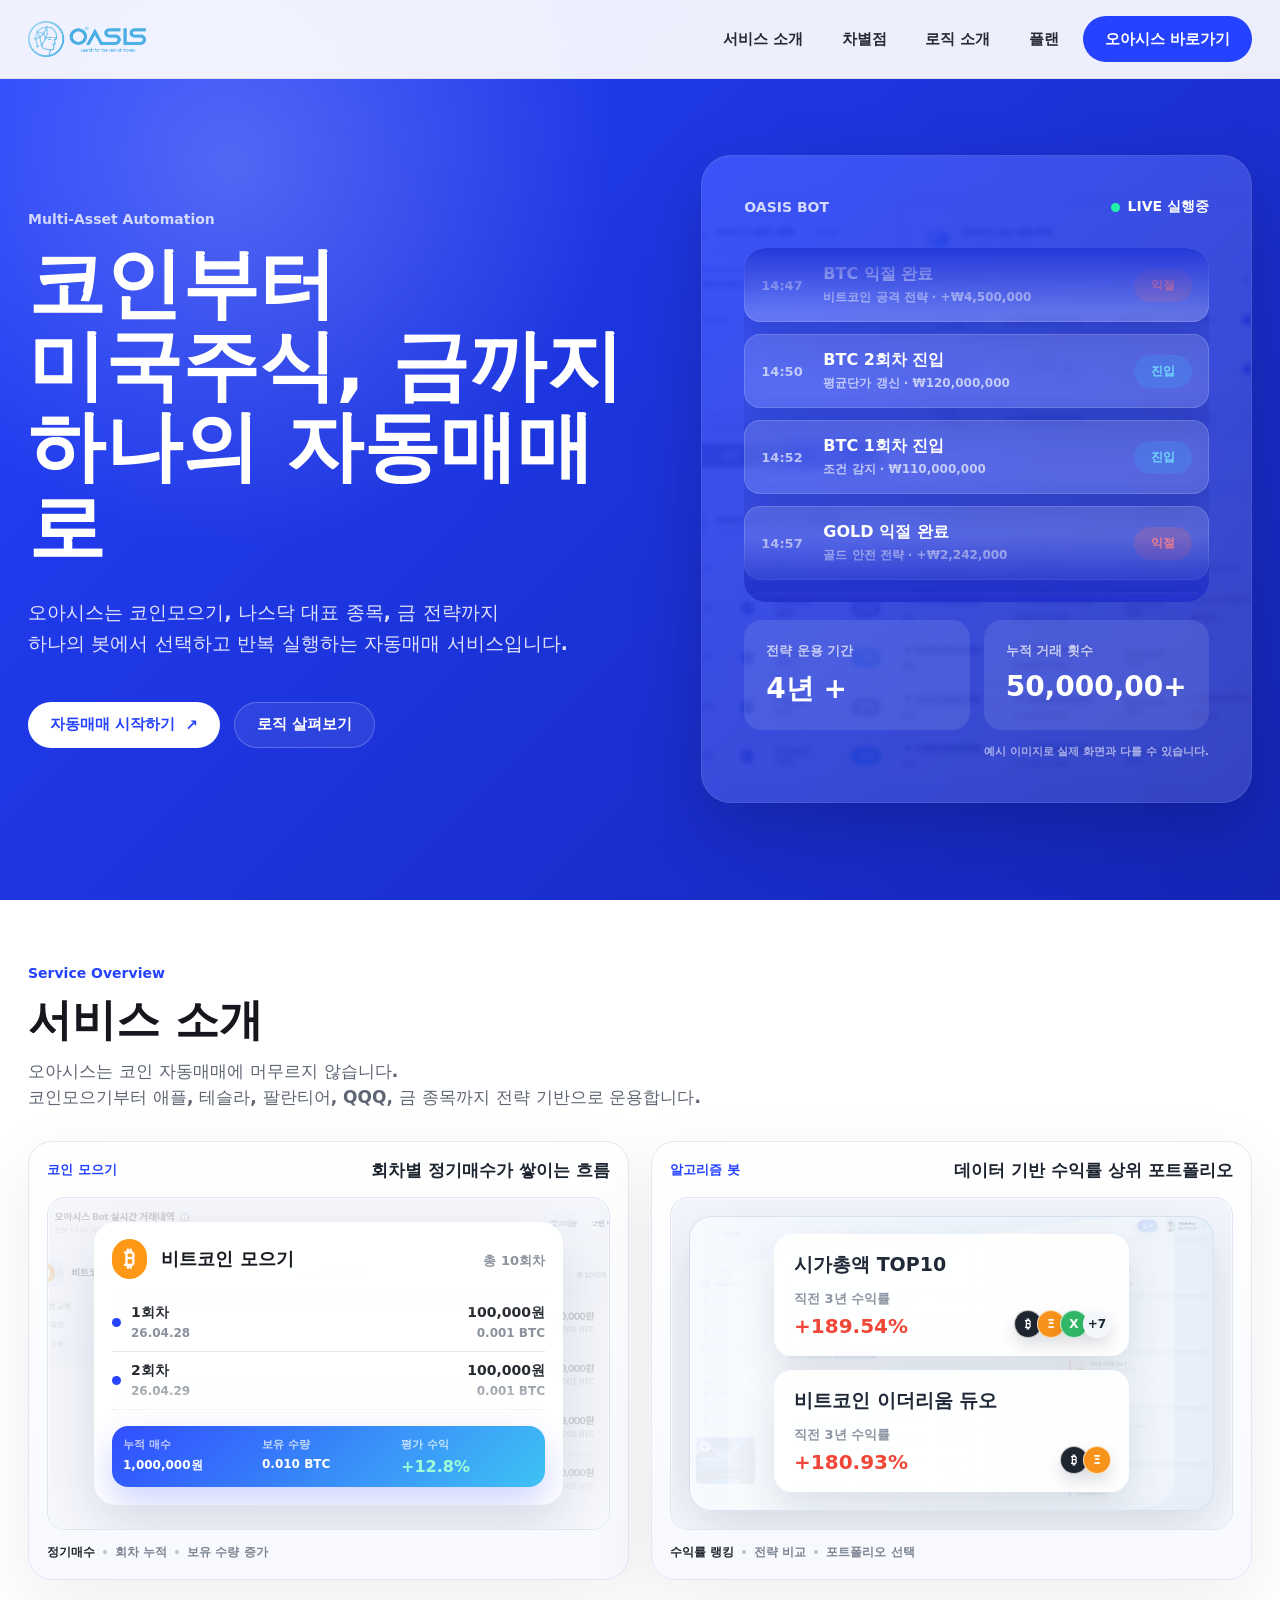
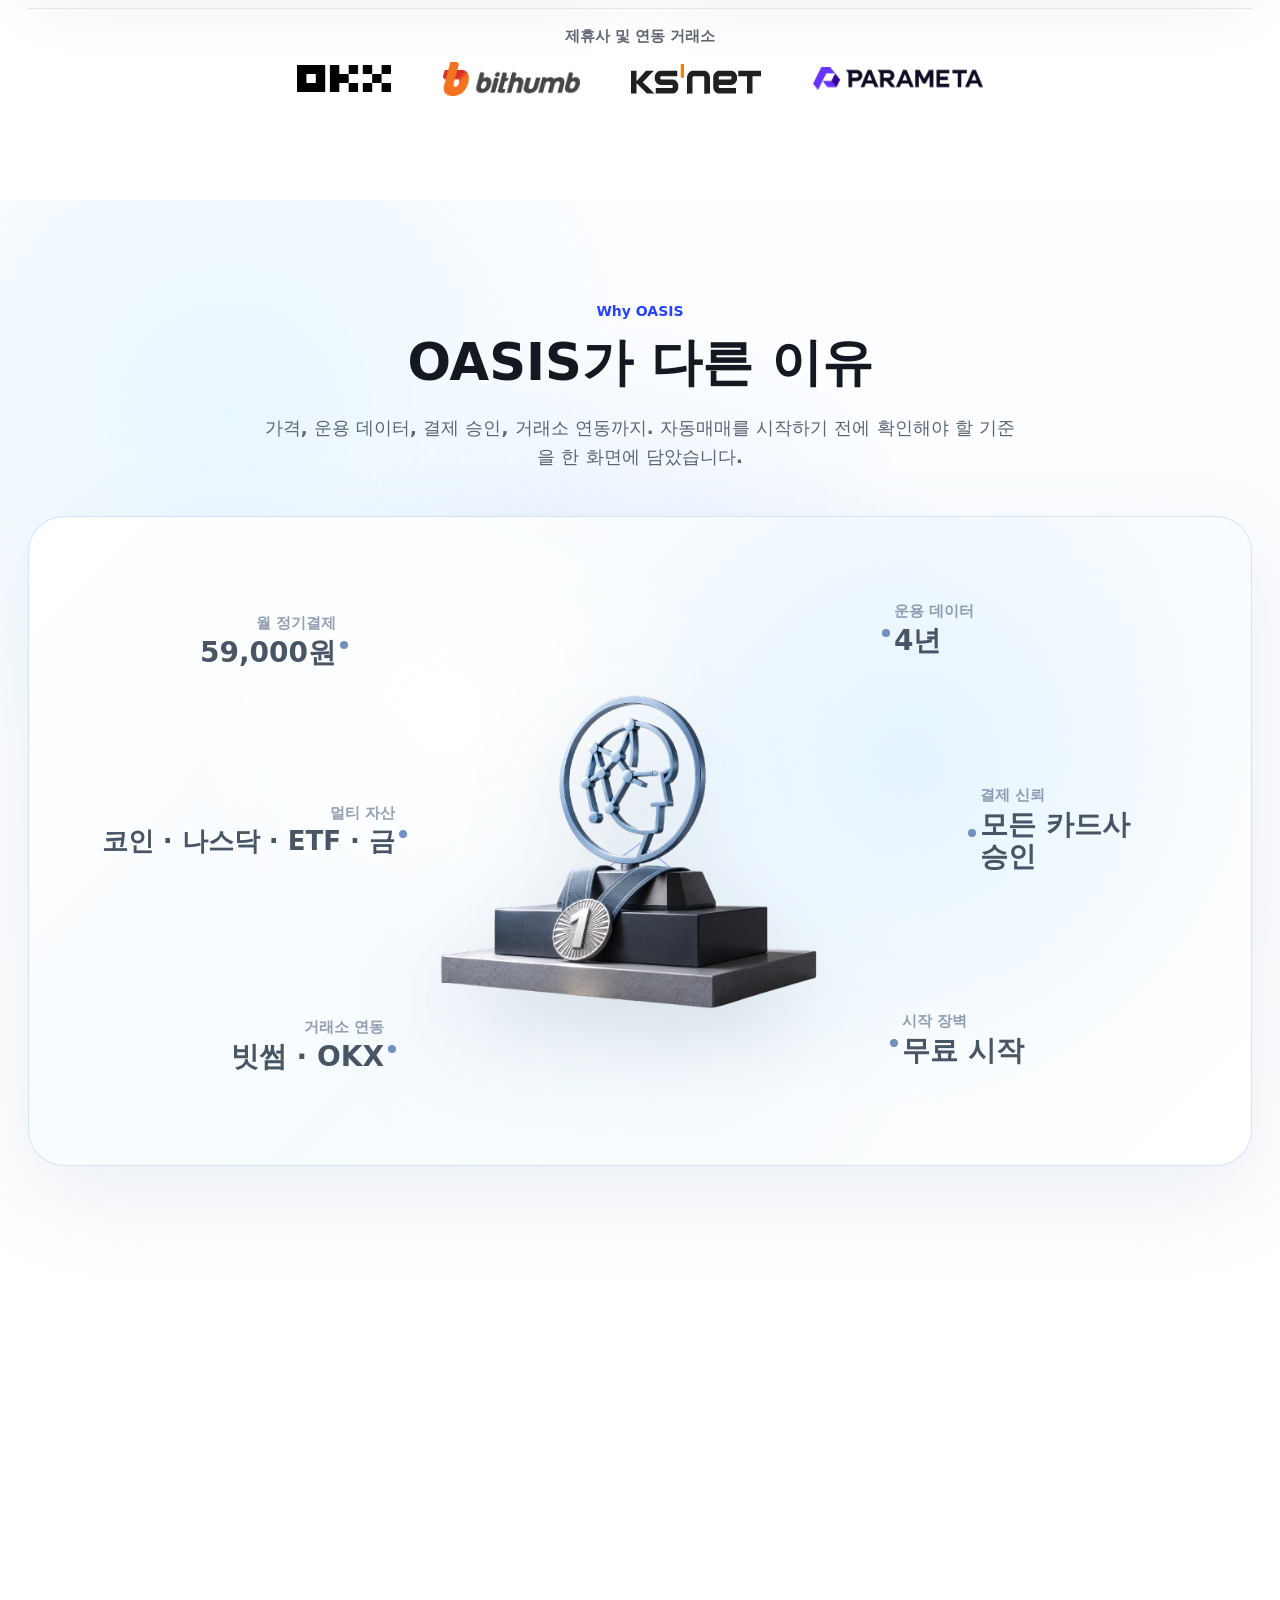
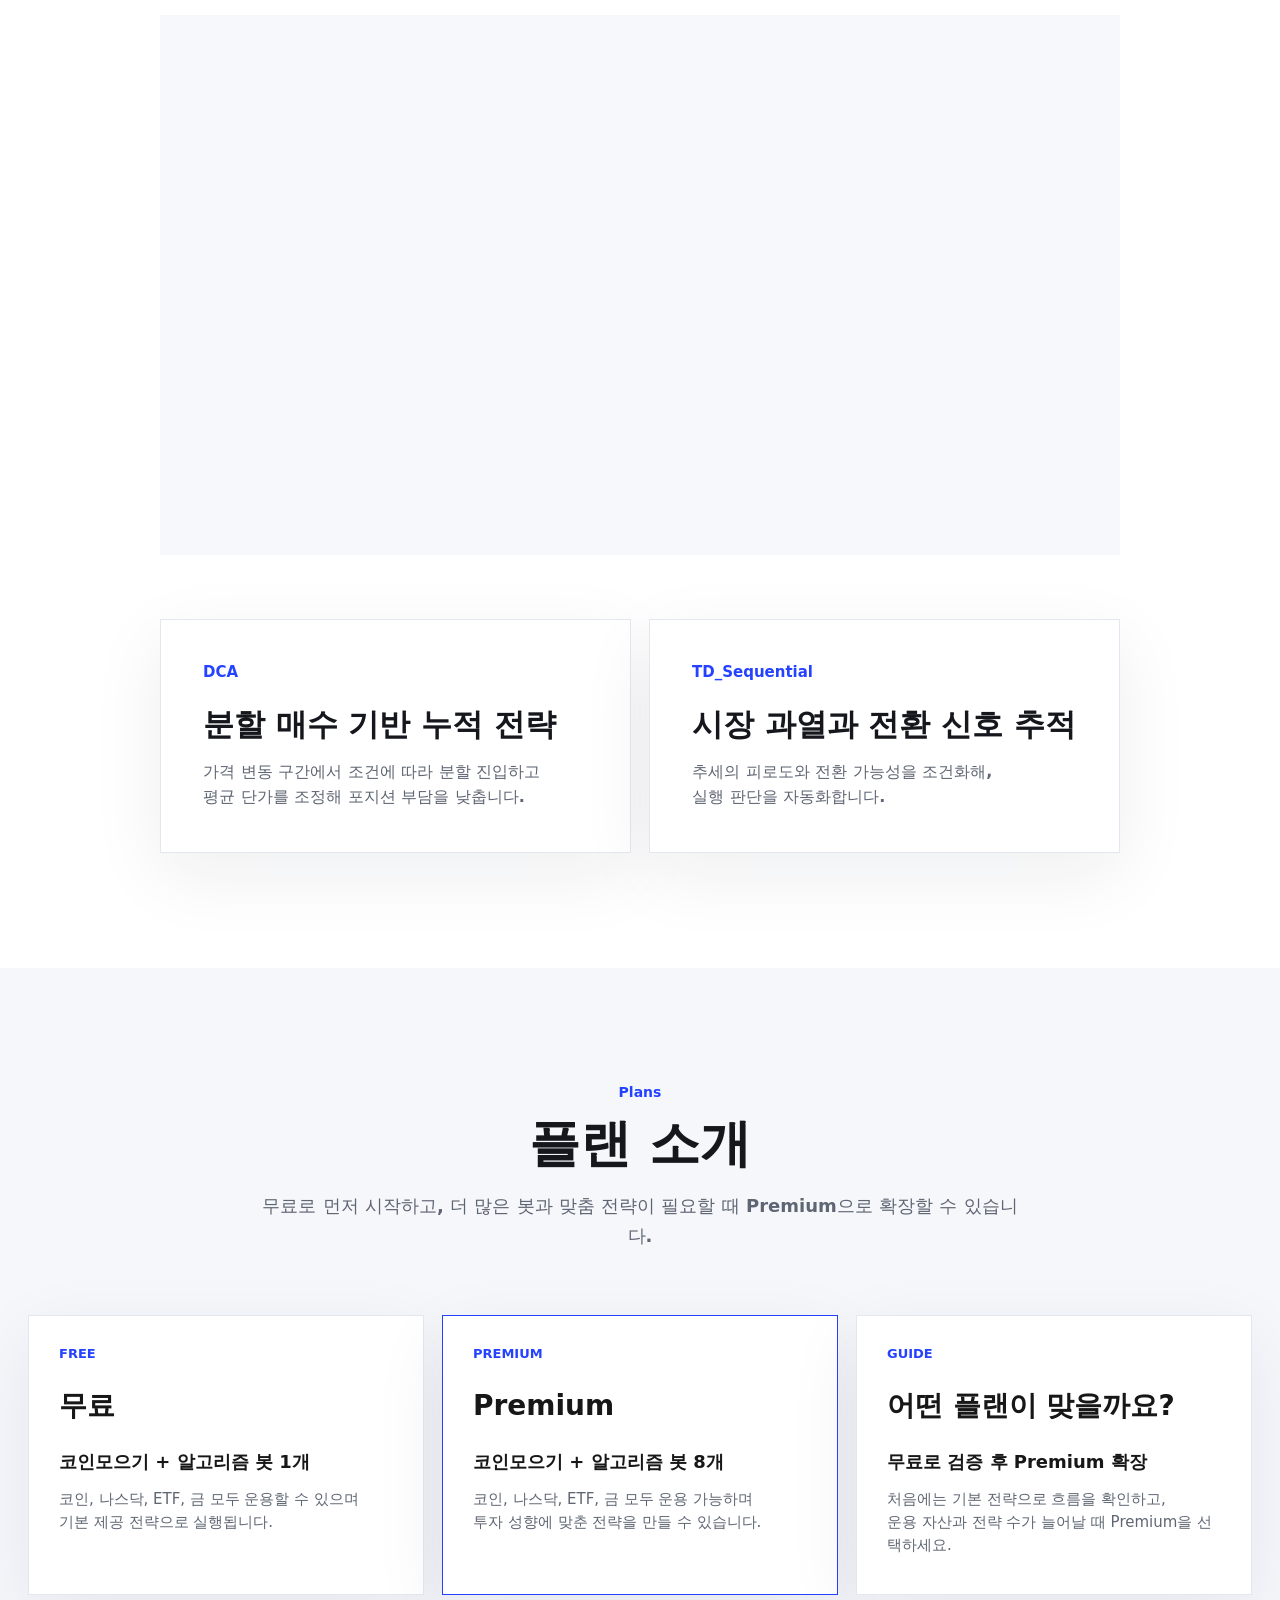
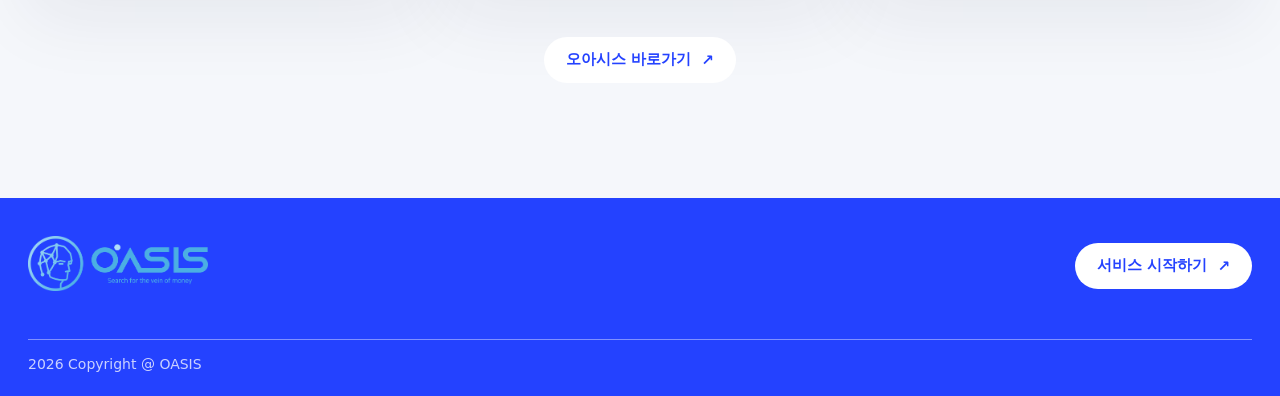
==== index.html @ 7e7e1c00 "frist commit" ====
﻿<!doctype html>
<html lang="ko">
  <head>
    <meta charset="UTF-8" />
    <meta name="viewport" content="width=device-width, initial-scale=1.0" />
    <meta name="description" content="코인, 나스닥, ETF, 금까지 하나의 봇으로 운용하는 멀티자산 자동매매 서비스. OASIS에서 기본 전략부터 맞춤 전략까지 쉽게 시작하세요." />
    <meta name="robots" content="index, follow" />
    <meta name="theme-color" content="#2442ff" />
    <meta name="application-name" content="OASIS" />
    <meta property="og:type" content="website" />
    <meta property="og:locale" content="ko_KR" />
    <meta property="og:site_name" content="OASIS" />
    <meta property="og:url" content="https://www.oasisbot24.com/" />
    <meta property="og:title" content="OASIS | 코인·나스닥·금 자동매매" />
    <meta property="og:description" content="코인, 나스닥, ETF, 금까지 하나의 봇으로 운용하는 멀티자산 자동매매 서비스. OASIS에서 기본 전략부터 맞춤 전략까지 쉽게 시작하세요." />
    <meta property="og:image" content="https://www.oasisbot24.com/assets/oasis-og-image.png" />
    <meta property="og:image:type" content="image/png" />
    <meta property="og:image:width" content="1200" />
    <meta property="og:image:height" content="630" />
    <meta property="og:image:alt" content="OASIS 코인, 나스닥, ETF, 금 자동매매 서비스 소개 이미지" />
    <meta name="twitter:card" content="summary_large_image" />
    <meta name="twitter:title" content="OASIS | 코인·나스닥·금 자동매매" />
    <meta name="twitter:description" content="코인, 나스닥, ETF, 금까지 하나의 봇으로 운용하는 멀티자산 자동매매 서비스. OASIS에서 기본 전략부터 맞춤 전략까지 쉽게 시작하세요." />
    <meta name="twitter:image" content="https://www.oasisbot24.com/assets/oasis-og-image.png" />
    <meta name="twitter:image:alt" content="OASIS 코인, 나스닥, ETF, 금 자동매매 서비스 소개 이미지" />
    <link rel="canonical" href="https://www.oasisbot24.com/" />
    <title>OASIS | 코인·나스닥·ETF·금 자동매매</title>
    <link rel="icon" type="image/png" href="assets/oasis-favicon.png" />
    <link rel="stylesheet" href="styles.css?v=20260507-bright-graph" />
    <script type="application/ld+json">
      {
        "@context": "https://schema.org",
        "@type": "WebSite",
        "name": "OASIS",
        "url": "https://www.oasisbot24.com/",
        "description": "코인, 나스닥, ETF, 금까지 하나의 봇으로 운용하는 멀티자산 자동매매 서비스. OASIS에서 기본 전략부터 맞춤 전략까지 쉽게 시작하세요.",
        "inLanguage": "ko-KR"
      }
    </script>
  </head>
  <body>
    <header class="site-header">
      <a class="brand" href="#hero" aria-label="OASIS 홈">
        <img src="assets/oasis-wordmark.png" alt="OASIS" />
      </a>
      <nav class="nav-links" aria-label="주요 메뉴">
        <a href="#service">서비스 소개</a>
        <a href="#difference">차별점</a>
        <a href="#logic">로직 소개</a>
        <a href="#plans">플랜</a>
      </nav>
      <a class="header-cta" href="https://cloud.oasisbot24.com/" target="_blank" rel="noopener noreferrer">오아시스 바로가기</a>
    </header>

    <main>
      <section class="hero" id="hero">
        <div class="hero-inner">
          <div class="hero-copy">
            <p class="section-kicker light">Multi-Asset Automation</p>
            <h1>
              코인부터<br />
              미국주식, 금까지<br />
              하나의 자동매매로
            </h1>
            <p>
              오아시스는 코인모으기, 나스닥 대표 종목, 금 전략까지<br />
              하나의 봇에서 선택하고 반복 실행하는 자동매매 서비스입니다.
            </p>
            <div class="hero-actions">
              <a class="button primary" href="https://cloud.oasisbot24.com/" target="_blank" rel="noopener noreferrer">자동매매 시작하기 <span aria-hidden="true">&#8599;</span></a>
              <a class="button ghost" href="#logic">로직 살펴보기</a>
            </div>
          </div>

          <div class="hero-panel" aria-label="오아시스 자동매매 실시간 실행 타임라인">
            <img class="hero-dashboard-bg" src="assets/bot-dashboard-full.png" alt="" aria-hidden="true" />
            <div class="hero-panel-head">
              <span>OASIS BOT</span>
              <strong><i aria-hidden="true"></i>LIVE 실행중</strong>
            </div>

            <div class="execution-feed" aria-label="실시간 거래 실행 내역">
              <div class="execution-feed-track">
                <article class="execution-item take-profit">
                  <time>14:47</time>
                  <div>
                    <strong>BTC 익절 완료</strong>
                    <p>비트코인 공격 전략 · +₩4,500,000</p>
                  </div>
                  <span>익절</span>
                </article>
                <article class="execution-item entry">
                  <time>14:50</time>
                  <div>
                    <strong>BTC 2회차 진입</strong>
                    <p>평균단가 갱신 · ₩120,000,000</p>
                  </div>
                  <span>진입</span>
                </article>
                <article class="execution-item entry">
                  <time>14:52</time>
                  <div>
                    <strong>BTC 1회차 진입</strong>
                    <p>조건 감지 · ₩110,000,000</p>
                  </div>
                  <span>진입</span>
                </article>
                <article class="execution-item take-profit">
                  <time>14:57</time>
                  <div>
                    <strong>GOLD 익절 완료</strong>
                    <p>골드 안전 전략 · +₩2,242,000</p>
                  </div>
                  <span>익절</span>
                </article>
                <article class="execution-item entry">
                  <time>14:59</time>
                  <div>
                    <strong>ETH 1회차 진입</strong>
                    <p>이더리움 공격 전략 · Short</p>
                  </div>
                  <span>진입</span>
                </article>
                <article class="execution-item entry">
                  <time>15:02</time>
                  <div>
                    <strong>TSLA 1회차 진입</strong>
                    <p>미국주식 공격 전략 · ₩80,000,000</p>
                  </div>
                  <span>진입</span>
                </article>
                <article class="execution-item take-profit">
                  <time>15:04</time>
                  <div>
                    <strong>BTC 익절 완료</strong>
                    <p>비트코인 공격 전략 · +3.4%</p>
                  </div>
                  <span>익절</span>
                </article>
                <article class="execution-item take-profit">
                  <time>15:09</time>
                  <div>
                    <strong>PLTR 익절 완료</strong>
                    <p>미국주식 공격 전략 · +5.1%</p>
                  </div>
                  <span>익절</span>
                </article>
                <article class="execution-item take-profit" aria-hidden="true">
                  <time>14:47</time>
                  <div>
                    <strong>BTC 익절 완료</strong>
                    <p>비트코인 공격 전략 · +₩4,500,000</p>
                  </div>
                  <span>익절</span>
                </article>
                <article class="execution-item entry" aria-hidden="true">
                  <time>14:50</time>
                  <div>
                    <strong>BTC 2회차 진입</strong>
                    <p>평균단가 갱신 · ₩120,000,000</p>
                  </div>
                  <span>진입</span>
                </article>
                <article class="execution-item entry" aria-hidden="true">
                  <time>14:52</time>
                  <div>
                    <strong>BTC 1회차 진입</strong>
                    <p>조건 감지 · ₩110,000,000</p>
                  </div>
                  <span>진입</span>
                </article>
                <article class="execution-item take-profit" aria-hidden="true">
                  <time>14:57</time>
                  <div>
                    <strong>GOLD 익절 완료</strong>
                    <p>골드 안전 전략 · +₩2,242,000</p>
                  </div>
                  <span>익절</span>
                </article>
                <article class="execution-item entry" aria-hidden="true">
                  <time>14:59</time>
                  <div>
                    <strong>ETH 1회차 진입</strong>
                    <p>이더리움 공격 전략 · Short</p>
                  </div>
                  <span>진입</span>
                </article>
                <article class="execution-item entry" aria-hidden="true">
                  <time>15:02</time>
                  <div>
                    <strong>TSLA 1회차 진입</strong>
                    <p>미국주식 공격 전략 · ₩80,000,000</p>
                  </div>
                  <span>진입</span>
                </article>
                <article class="execution-item take-profit" aria-hidden="true">
                  <time>15:04</time>
                  <div>
                    <strong>BTC 익절 완료</strong>
                    <p>비트코인 공격 전략 · +3.4%</p>
                  </div>
                  <span>익절</span>
                </article>
                <article class="execution-item take-profit" aria-hidden="true">
                  <time>15:09</time>
                  <div>
                    <strong>PLTR 익절 완료</strong>
                    <p>미국주식 공격 전략 · +5.1%</p>
                  </div>
                  <span>익절</span>
                </article>
              </div>
            </div>

            <div class="hero-stat-grid">
              <article>
                <p>전략 운용 기간</p>
                <strong>4년 +</strong>
              </article>
              <article>
                <p>누적 거래 횟수</p>
                <strong>50,000,00+</strong>
              </article>
            </div>
            <p class="hero-panel-note">예시 이미지로 실제 화면과 다를 수 있습니다.</p>
          </div>
        </div>
      </section>

      <section class="service" id="service">
        <div class="section-head">
          <p class="section-kicker">Service Overview</p>
          <h2>서비스 소개</h2>
          <p>
            오아시스는 코인 자동매매에 머무르지 않습니다.<br />
            코인모으기부터 애플, 테슬라, 팔란티어, QQQ, 금 종목까지 전략 기반으로 운용합니다.
          </p>
        </div>

        <div class="service-bot-showcase" aria-label="코인 모으기와 알고리즘 봇 운용 화면 예시">
          <article class="bot-cinema coin-cinema">
            <div class="bot-cinema-head">
              <span>코인 모으기</span>
              <strong>회차별 정기매수가 쌓이는 흐름</strong>
            </div>
            <div class="coin-flow" aria-hidden="true">
              <img class="coin-history-bg" src="assets/service-coin-collect-1.png" alt="" />
              <div class="coin-history-card">
                <div class="coin-history-head">
                  <span>₿</span>
                  <div>
                    <strong>비트코인 모으기</strong>
                    <p>총 10회차</p>
                  </div>
                </div>
                <div class="coin-round-viewport">
                  <div class="coin-round-list">
                    <div class="coin-round">
                      <i></i>
                      <div>
                        <strong>1회차</strong>
                        <time>26.04.28</time>
                      </div>
                      <p><b>100,000원</b><span>0.001 BTC</span></p>
                    </div>
                    <div class="coin-round">
                      <i></i>
                      <div>
                        <strong>2회차</strong>
                        <time>26.04.29</time>
                      </div>
                      <p><b>100,000원</b><span>0.001 BTC</span></p>
                    </div>
                    <div class="coin-round">
                      <i></i>
                      <div>
                        <strong>3회차</strong>
                        <time>26.04.30</time>
                      </div>
                      <p><b>100,000원</b><span>0.001 BTC</span></p>
                    </div>
                    <div class="coin-round">
                      <i></i>
                      <div>
                        <strong>4회차</strong>
                        <time>26.05.01</time>
                      </div>
                      <p><b>100,000원</b><span>0.001 BTC</span></p>
                    </div>
                    <div class="coin-round">
                      <i></i>
                      <div>
                        <strong>5회차</strong>
                        <time>26.05.02</time>
                      </div>
                      <p><b>100,000원</b><span>0.001 BTC</span></p>
                    </div>
                    <div class="coin-round">
                      <i></i>
                      <div>
                        <strong>6회차</strong>
                        <time>26.05.03</time>
                      </div>
                      <p><b>100,000원</b><span>0.001 BTC</span></p>
                    </div>
                    <div class="coin-round">
                      <i></i>
                      <div>
                        <strong>7회차</strong>
                        <time>26.05.04</time>
                      </div>
                      <p><b>100,000원</b><span>0.001 BTC</span></p>
                    </div>
                    <div class="coin-round">
                      <i></i>
                      <div>
                        <strong>8회차</strong>
                        <time>26.05.05</time>
                      </div>
                      <p><b>100,000원</b><span>0.001 BTC</span></p>
                    </div>
                    <div class="coin-round">
                      <i></i>
                      <div>
                        <strong>9회차</strong>
                        <time>26.05.06</time>
                      </div>
                      <p><b>100,000원</b><span>0.001 BTC</span></p>
                    </div>
                    <div class="coin-round">
                      <i></i>
                      <div>
                        <strong>10회차</strong>
                        <time>26.05.07</time>
                      </div>
                      <p><b>100,000원</b><span>0.001 BTC</span></p>
                    </div>
                    <div class="coin-round" aria-hidden="true">
                      <i></i>
                      <div>
                        <strong>1회차</strong>
                        <time>26.04.28</time>
                      </div>
                      <p><b>100,000원</b><span>0.001 BTC</span></p>
                    </div>
                    <div class="coin-round" aria-hidden="true">
                      <i></i>
                      <div>
                        <strong>2회차</strong>
                        <time>26.04.29</time>
                      </div>
                      <p><b>100,000원</b><span>0.001 BTC</span></p>
                    </div>
                    <div class="coin-round" aria-hidden="true">
                      <i></i>
                      <div>
                        <strong>3회차</strong>
                        <time>26.04.30</time>
                      </div>
                      <p><b>100,000원</b><span>0.001 BTC</span></p>
                    </div>
                    <div class="coin-round" aria-hidden="true">
                      <i></i>
                      <div>
                        <strong>4회차</strong>
                        <time>26.05.01</time>
                      </div>
                      <p><b>100,000원</b><span>0.001 BTC</span></p>
                    </div>
                  </div>
                </div>
                <div class="coin-gain-summary">
                  <div>
                    <span>누적 매수</span>
                    <strong>1,000,000원</strong>
                  </div>
                  <div>
                    <span>보유 수량</span>
                    <strong>0.010 BTC</strong>
                  </div>
                  <div class="gain">
                    <span>평가 수익</span>
                    <strong>+12.8%</strong>
                  </div>
                </div>
              </div>
            </div>
            <div class="bot-caption">
              <b>정기매수</b>
              <span>회차 누적</span>
              <span>보유 수량 증가</span>
            </div>
          </article>

          <article class="bot-cinema algo-cinema">
            <div class="bot-cinema-head">
              <span>알고리즘 봇</span>
              <strong>데이터 기반 수익률 상위 포트폴리오</strong>
            </div>
            <div class="algo-flow" aria-hidden="true">
              <div class="algo-portfolio-stage">
                <div class="portfolio-rank-list">
                  <article class="portfolio-rank-card">
                    <strong>시가총액 TOP10</strong>
                    <span>직전 3년 수익률</span>
                    <b>+189.54%</b>
                    <div class="portfolio-assets">
                      <i>₿</i>
                      <i>Ξ</i>
                      <i>X</i>
                      <em>+7</em>
                    </div>
                  </article>
                  <article class="portfolio-rank-card">
                    <strong>비트코인 이더리움 듀오</strong>
                    <span>직전 3년 수익률</span>
                    <b>+180.93%</b>
                    <div class="portfolio-assets">
                      <i>₿</i>
                      <i>Ξ</i>
                    </div>
                  </article>
                </div>
              </div>
            </div>
            <div class="bot-caption">
              <b>수익률 랭킹</b>
              <span>전략 비교</span>
              <span>포트폴리오 선택</span>
            </div>
          </article>
        </div>

        <div class="partners" aria-label="제휴사 및 연동 거래소">
          <p>제휴사 및 연동 거래소</p>
          <div class="partner-logos">
            <img class="partner-logo okx" src="assets/partners/okx.svg" alt="OKX" />
            <img class="partner-logo bithumb" src="assets/partners/bithumb.png" alt="bithumb" />
            <img class="partner-logo ksnet" src="assets/partners/ksnet.png" alt="KSNET" />
            <img class="partner-logo parameta" src="assets/partners/parameta.png" alt="PARAMETA" />
          </div>
        </div>
      </section>

      <section class="difference" id="difference">
        <div class="difference-graph">
          <div class="difference-graph-copy">
            <p class="section-kicker">Why OASIS</p>
            <h2>OASIS가 다른 이유</h2>
            <p>
              가격, 운용 데이터, 결제 승인, 거래소 연동까지.
              자동매매를 시작하기 전에 확인해야 할 기준을 한 화면에 담았습니다.
            </p>
          </div>

          <div class="trust-graph" aria-label="오아시스 차별점 그래프">
            <svg class="trust-lines" viewBox="0 0 900 560" aria-hidden="true">
              <path class="trust-line line-one" d="M450 282 L232 126 L128 286 L226 452 Z" />
              <path class="trust-line line-two" d="M450 282 L684 110 L772 290 L662 452 Z" />
              <path class="trust-line line-three" d="M450 282 L232 126 M450 282 L684 110 M450 282 L128 286 M450 282 L772 290 M450 282 L226 452 M450 282 L662 452" />
            </svg>

            <div class="trust-center">
              <img src="assets/medal-logo-cutout.png" alt="오아시스 검증된 자동매매를 상징하는 메달 오브젝트" />
            </div>

            <article class="trust-node node-price">
              <span>월 정기결제</span>
              <strong>59,000원</strong>
            </article>
            <article class="trust-node node-years">
              <span>운용 데이터</span>
              <strong>4년</strong>
            </article>
            <article class="trust-node node-assets">
              <span>멀티 자산</span>
              <strong>코인 · 나스닥 · ETF · 금</strong>
            </article>
            <article class="trust-node node-card">
              <span>결제 신뢰</span>
              <strong>모든 카드사 승인</strong>
            </article>
            <article class="trust-node node-exchange">
              <span>거래소 연동</span>
              <strong>빗썸 · OKX</strong>
            </article>
            <article class="trust-node node-free">
              <span>시작 장벽</span>
              <strong>무료 시작</strong>
            </article>
          </div>
        </div>
      </section>

      <section class="logic" id="logic">
        <div class="section-head">
          <p class="section-kicker">Logic Framework</p>
          <h2>로직 소개</h2>
          <p>DCA와 TD_Sequential 기반 로직으로 시장을 예측하기보다, 정해진 조건을 반복 실행합니다.</p>
        </div>

        <div class="logic-video">
          <video src="assets/oasis-dca-martin.mp4" autoplay muted loop playsinline preload="metadata"></video>
        </div>

        <div class="logic-grid">
          <article>
            <span>DCA</span>
            <h3>분할 매수 기반 누적 전략</h3>
            <p>가격 변동 구간에서 조건에 따라 분할 진입하고<br />평균 단가를 조정해 포지션 부담을 낮춥니다.</p>
          </article>
          <article>
            <span>TD_Sequential</span>
            <h3>시장 과열과 전환 신호 추적</h3>
            <p>추세의 피로도와 전환 가능성을 조건화해,<br />실행 판단을 자동화합니다.</p>
          </article>
        </div>
      </section>

      <section class="plans" id="plans">
        <div class="section-head centered">
          <p class="section-kicker">Plans</p>
          <h2>플랜 소개</h2>
          <p>무료로 먼저 시작하고, 더 많은 봇과 맞춤 전략이 필요할 때 Premium으로 확장할 수 있습니다.</p>
        </div>
        <div class="plan-grid">
          <article>
            <p>FREE</p>
            <h3>무료</h3>
            <span>코인모으기 + 알고리즘 봇 1개</span>
            <small>코인, 나스닥, ETF, 금 모두 운용할 수 있으며<br />기본 제공 전략으로 실행됩니다.</small>
          </article>
          <article class="featured">
            <p>PREMIUM</p>
            <h3>Premium</h3>
            <span>코인모으기 + 알고리즘 봇 8개</span>
            <small>코인, 나스닥, ETF, 금 모두 운용 가능하며<br />투자 성향에 맞춘 전략을 만들 수 있습니다.</small>
          </article>
          <article>
            <p>GUIDE</p>
            <h3>어떤 플랜이 맞을까요?</h3>
            <span>무료로 검증 후 Premium 확장</span>
            <small>처음에는 기본 전략으로 흐름을 확인하고,<br />운용 자산과 전략 수가 늘어날 때 Premium을 선택하세요.</small>
          </article>
        </div>
        <div class="plans-cta">
          <a class="button primary" href="https://cloud.oasisbot24.com/" target="_blank" rel="noopener noreferrer">오아시스 바로가기 <span aria-hidden="true">&#8599;</span></a>
        </div>
      </section>

      <footer class="site-footer" id="footer">
        <div>
          <a class="brand footer-brand" href="#hero">
            <img src="assets/oasis-logo-transparent.png" alt="OASIS" />
          </a>
        </div>
        <a class="footer-cta" href="https://cloud.oasisbot24.com/" target="_blank" rel="noopener noreferrer">서비스 시작하기 <span aria-hidden="true">&#8599;</span></a>
        <p class="copyright">2026 Copyright @ OASIS</p>
      </footer>
    </main>

    <script src="script.js?v=20260507-refined"></script>
  </body>
</html>
---- styles.css ----
:root {
  --blue: #2442ff;
  --blue-deep: #1425b5;
  --ink: #111111;
  --muted: #5f6673;
  --line: #e3e7ef;
  --soft: #f5f7fb;
  --white: #ffffff;
  --max: 1280px;
}

@font-face {
  font-family: "Pretendard";
  src: url("https://framerusercontent.com/assets/LBApvJ2KYroDiPrwqhnN29mW5Q.woff2");
  font-weight: 100 1000;
}

* {
  box-sizing: border-box;
}

html {
  scroll-behavior: smooth;
}

body {
  margin: 0;
  background: var(--white);
  color: var(--ink);
  font-family: "Pretendard", Inter, system-ui, -apple-system, BlinkMacSystemFont, "Segoe UI", sans-serif;
  letter-spacing: 0;
  overflow-x: hidden;
}

main {
  overflow: hidden;
}

img,
video {
  display: block;
  max-width: 100%;
}

a {
  color: inherit;
  text-decoration: none;
}

h1,
h2,
h3,
p {
  margin: 0;
}

.site-header {
  position: fixed;
  inset: 0 0 auto;
  z-index: 50;
  display: flex;
  align-items: center;
  justify-content: space-between;
  gap: 24px;
  padding: 16px max(28px, calc((100vw - var(--max)) / 2));
  background: rgba(255, 255, 255, 0.92);
  border-bottom: 1px solid rgba(17, 17, 17, 0.08);
  backdrop-filter: blur(14px);
}

.brand {
  display: inline-flex;
  align-items: center;
  flex: 0 0 auto;
}

.brand img {
  width: 118px;
  height: auto;
  object-fit: contain;
}

.nav-links {
  display: flex;
  align-items: center;
  gap: clamp(16px, 3vw, 42px);
  margin-left: auto;
  color: #252a34;
  font-size: 15px;
  font-weight: 650;
}

.nav-links a {
  transition: color 180ms ease;
}

.nav-links a:hover {
  color: var(--blue);
}

.header-cta,
.button,
.multi-asset-link,
.footer-cta {
  display: inline-flex;
  align-items: center;
  justify-content: center;
  gap: 10px;
  min-height: 46px;
  padding: 0 22px;
  border-radius: 999px;
  background: var(--blue);
  color: var(--white);
  font-size: 15px;
  font-weight: 800;
  white-space: nowrap;
  transition: transform 180ms ease, box-shadow 180ms ease, background 180ms ease;
}

.header-cta:hover,
.button:hover,
.multi-asset-link:hover,
.footer-cta:hover {
  transform: translateY(-2px);
  box-shadow: 0 16px 32px rgba(36, 66, 255, 0.24);
}

.button.primary {
  background: var(--white);
  color: var(--blue);
}

.button.ghost {
  border: 1px solid rgba(255, 255, 255, 0.22);
  background: rgba(255, 255, 255, 0.08);
  color: var(--white);
}

.section-kicker {
  margin-bottom: 14px;
  color: var(--blue);
  font-size: 14px;
  font-weight: 700;
  line-height: 1.35;
}

.section-kicker.light {
  color: rgba(255, 255, 255, 0.76);
}

.hero {
  min-height: 100vh;
  padding: 130px max(28px, calc((100vw - var(--max)) / 2)) 72px;
  display: flex;
  align-items: center;
  background:
    radial-gradient(circle at 18% 18%, rgba(255, 255, 255, 0.22), transparent 30%),
    linear-gradient(135deg, var(--blue) 0%, var(--blue-deep) 100%);
  color: var(--white);
}

.hero-inner {
  display: grid;
  grid-template-columns: minmax(0, 1.04fr) minmax(360px, 0.96fr);
  gap: clamp(44px, 6vw, 88px);
  align-items: center;
  width: 100%;
  max-width: var(--max);
  margin: 0 auto;
}

.hero h1 {
  font-size: clamp(50px, 6vw, 84px);
  line-height: 1.06;
  font-weight: 760;
  letter-spacing: 0;
}

.hero-copy > p:not(.section-kicker) {
  max-width: 640px;
  margin-top: 28px;
  color: rgba(255, 255, 255, 0.86);
  font-size: clamp(17px, 1.45vw, 21px);
  font-weight: 560;
  line-height: 1.7;
}

.hero-copy,
.hero-panel,
.bot-cinema {
  min-width: 0;
}

.hero-actions {
  display: flex;
  flex-wrap: wrap;
  gap: 14px;
  margin-top: 42px;
}

.hero-panel {
  position: relative;
  overflow: hidden;
  padding: clamp(28px, 4vw, 42px);
  border: 1px solid rgba(255, 255, 255, 0.14);
  border-radius: 30px;
  background: rgba(255, 255, 255, 0.08);
  box-shadow: 0 24px 70px rgba(0, 0, 0, 0.18);
  backdrop-filter: blur(12px);
}

.hero-dashboard-bg {
  position: absolute;
  inset: 0;
  width: 100%;
  height: 100%;
  max-width: none;
  object-fit: cover;
  object-position: 38% 42%;
  opacity: 0.34;
  filter: blur(2.5px) saturate(0.78) contrast(0.96);
  transform: scale(1.03);
}

.hero-panel::after {
  content: "";
  position: absolute;
  inset: 0;
  background: linear-gradient(135deg, rgba(36, 66, 255, 0.72), rgba(20, 37, 181, 0.62));
}

.hero-panel-head {
  position: relative;
  z-index: 1;
  display: flex;
  align-items: center;
  justify-content: space-between;
  gap: 18px;
  color: rgba(255, 255, 255, 0.78);
  font-size: 14px;
  font-weight: 700;
}

.hero-panel-head strong {
  display: inline-flex;
  align-items: center;
  gap: 8px;
  color: var(--white);
}

.hero-panel-head i {
  width: 9px;
  height: 9px;
  border-radius: 999px;
  background: #22f2a6;
  box-shadow: 0 0 0 0 rgba(34, 242, 166, 0.55);
  animation: livePulse 1.6s ease-out infinite;
}

.execution-feed {
  position: relative;
  z-index: 1;
  height: 354px;
  margin: 32px 0 18px;
  overflow: hidden;
  border-radius: 22px;
}

.execution-feed::before,
.execution-feed::after {
  content: "";
  position: absolute;
  right: 0;
  left: 0;
  z-index: 2;
  height: 66px;
  pointer-events: none;
}

.execution-feed::before {
  top: 0;
  background: linear-gradient(180deg, rgba(34, 55, 215, 0.96), rgba(34, 55, 215, 0));
}

.execution-feed::after {
  bottom: 0;
  background: linear-gradient(0deg, rgba(31, 47, 202, 0.96), rgba(31, 47, 202, 0));
}

.execution-feed-track {
  display: grid;
  gap: 12px;
  min-width: 0;
  animation: feedRoll 16s linear infinite;
}

.execution-item {
  display: grid;
  grid-template-columns: 48px minmax(0, 1fr) auto;
  align-items: center;
  gap: 14px;
  min-width: 0;
  min-height: 74px;
  padding: 15px 16px;
  border: 1px solid rgba(255, 255, 255, 0.16);
  border-radius: 16px;
  background: rgba(255, 255, 255, 0.13);
  color: var(--white);
  box-shadow: 0 18px 42px rgba(6, 14, 86, 0.18);
  backdrop-filter: blur(10px);
}

.execution-item:nth-child(1),
.execution-item:nth-child(7),
.execution-item:nth-child(9),
.execution-item:nth-child(15) {
  background: rgba(255, 255, 255, 0.2);
  animation: itemFlash 2.4s ease-in-out infinite;
}

.execution-item time {
  color: rgba(255, 255, 255, 0.64);
  font-size: 13px;
  font-weight: 760;
}

.execution-item strong {
  display: block;
  overflow: hidden;
  color: var(--white);
  font-size: 16px;
  font-weight: 850;
  line-height: 1.25;
  text-overflow: ellipsis;
  white-space: nowrap;
}

.execution-item p {
  overflow: hidden;
  margin-top: 5px;
  color: rgba(255, 255, 255, 0.66);
  font-size: 12px;
  font-weight: 650;
  line-height: 1.35;
  text-overflow: ellipsis;
  white-space: nowrap;
}

.execution-item > span {
  justify-self: end;
  min-width: 58px;
  padding: 8px 10px;
  border-radius: 999px;
  text-align: center;
  font-size: 12px;
  font-weight: 850;
  white-space: nowrap;
}

.execution-item.take-profit > span {
  background: rgba(255, 108, 113, 0.2);
  color: #ff858a;
}

.execution-item.entry > span {
  background: rgba(62, 176, 255, 0.2);
  color: #74d7ff;
}

.hero-stat-grid {
  position: relative;
  z-index: 1;
  display: grid;
  grid-template-columns: repeat(2, 1fr);
  gap: 14px;
}

.hero-stat-grid article {
  padding: 22px;
  border-radius: 18px;
  background: rgba(255, 255, 255, 0.1);
}

.hero-stat-grid p {
  color: rgba(255, 255, 255, 0.7);
  font-size: 13px;
  font-weight: 650;
}

.hero-stat-grid strong {
  display: block;
  margin-top: 10px;
  color: var(--white);
  font-size: 28px;
  font-weight: 850;
}

.hero-panel-note {
  position: relative;
  z-index: 1;
  margin-top: 14px;
  color: rgba(255, 255, 255, 0.58);
  font-size: 11px;
  font-weight: 600;
  line-height: 1.45;
  text-align: right;
}

@keyframes livePulse {
  0% {
    box-shadow: 0 0 0 0 rgba(34, 242, 166, 0.55);
  }

  70% {
    box-shadow: 0 0 0 10px rgba(34, 242, 166, 0);
  }

  100% {
    box-shadow: 0 0 0 0 rgba(34, 242, 166, 0);
  }
}

@keyframes feedRoll {
  0%,
  9% {
    transform: translateY(0);
  }

  100% {
    transform: translateY(-688px);
  }
}

@keyframes itemFlash {
  0%,
  100% {
    transform: scale(1);
    box-shadow: 0 18px 42px rgba(6, 14, 86, 0.18);
  }

  45% {
    transform: scale(1.018);
    box-shadow: 0 20px 46px rgba(255, 255, 255, 0.16);
  }
}

.service,
.logic,
.plans {
  padding: clamp(90px, 9vw, 130px) max(28px, calc((100vw - var(--max)) / 2));
}

.service {
  min-height: 100vh;
  padding-top: clamp(54px, 5vw, 72px);
  padding-bottom: clamp(28px, 3vw, 38px);
  scroll-margin-top: 74px;
}

.section-head {
  max-width: 760px;
  margin-bottom: clamp(42px, 5vw, 68px);
}

.service .section-head {
  max-width: 940px;
  margin-bottom: clamp(20px, 2.5vw, 30px);
}

.service .section-head h2 {
  font-size: clamp(34px, 3.4vw, 48px);
}

.service .section-head > p:not(.section-kicker) {
  margin-top: 14px;
  font-size: 17px;
  line-height: 1.55;
}

.section-head.centered {
  margin-left: auto;
  margin-right: auto;
  text-align: center;
}

.section-head h2 {
  color: #15171d;
  font-size: clamp(38px, 4vw, 62px);
  line-height: 1.08;
  font-weight: 720;
}

.section-head > p:not(.section-kicker) {
  margin-top: 20px;
  color: var(--muted);
  font-size: 18px;
  font-weight: 560;
  line-height: 1.65;
}

.service-bot-showcase {
  display: grid;
  grid-template-columns: repeat(2, minmax(0, 1fr));
  gap: 22px;
  max-width: var(--max);
  margin: 0 auto;
}

.bot-cinema,
.logic-grid article,
.plan-grid article {
  border: 1px solid var(--line);
  background: var(--white);
  box-shadow: 0 22px 70px rgba(23, 34, 58, 0.07);
}

.bot-cinema {
  position: relative;
  overflow: hidden;
  min-width: 0;
  padding: 18px;
  border-radius: 24px;
  background: linear-gradient(180deg, #ffffff 0%, #f7f9fe 100%);
}

.bot-cinema-head {
  display: flex;
  align-items: center;
  justify-content: space-between;
  gap: 14px;
  margin-bottom: 16px;
}

.bot-cinema-head span {
  color: var(--blue);
  font-size: 13px;
  font-weight: 850;
}

.bot-cinema-head strong {
  color: #1c2430;
  font-size: 17px;
  line-height: 1.25;
  font-weight: 760;
  text-align: right;
}

.coin-flow,
.algo-flow {
  position: relative;
  overflow: hidden;
  height: clamp(285px, 26vw, 340px);
  border: 1px solid #dfe5f0;
  border-radius: 18px;
  background: #f2f5fb;
  box-shadow: inset 0 0 0 1px rgba(255, 255, 255, 0.72);
}

.coin-flow::after,
.algo-flow::after {
  content: "";
  position: absolute;
  inset: auto 0 0;
  z-index: 5;
  height: 72px;
  background: linear-gradient(0deg, rgba(247, 249, 254, 0.96), rgba(247, 249, 254, 0));
  pointer-events: none;
}

.coin-history-bg {
  position: absolute;
  inset: 0;
  width: 100%;
  height: 100%;
  max-width: none;
  object-fit: cover;
  object-position: 52% top;
  opacity: 0.18;
  filter: saturate(0.92);
}

.coin-history-card {
  position: absolute;
  inset: 24px 46px 24px;
  z-index: 6;
  overflow: hidden;
  padding: 16px 18px 18px;
  border-radius: 22px;
  background: rgba(255, 255, 255, 0.94);
  box-shadow: 0 24px 54px rgba(24, 38, 76, 0.13);
  backdrop-filter: blur(10px);
}

.coin-history-card::after {
  content: "";
  position: absolute;
  right: 20px;
  bottom: 82px;
  left: 20px;
  z-index: 4;
  height: 42px;
  background: linear-gradient(0deg, rgba(255, 255, 255, 0.96), rgba(255, 255, 255, 0));
  pointer-events: none;
}

.coin-history-head {
  display: flex;
  align-items: center;
  justify-content: space-between;
  gap: 14px;
  min-height: 42px;
  margin-bottom: 10px;
}

.coin-history-head > span {
  display: grid;
  place-items: center;
  width: 40px;
  height: 40px;
  border-radius: 999px;
  background: #ff9817;
  color: var(--white);
  font-size: 22px;
  font-weight: 900;
}

.coin-history-head div {
  display: flex;
  align-items: baseline;
  justify-content: space-between;
  gap: 16px;
  width: 100%;
}

.coin-history-head strong {
  color: #181c22;
  font-size: 18px;
  font-weight: 850;
}

.coin-history-head p {
  color: #8b929d;
  font-size: 13px;
  font-weight: 850;
  white-space: nowrap;
}

.coin-round-viewport {
  position: relative;
  z-index: 2;
  overflow: hidden;
  height: calc(100% - 124px);
  padding-top: 4px;
}

.coin-round-viewport::before {
  content: "";
  position: absolute;
  inset: 0 0 auto;
  z-index: 3;
  height: 20px;
  background: linear-gradient(180deg, rgba(255, 255, 255, 0.98), rgba(255, 255, 255, 0));
  pointer-events: none;
}

.coin-round-list {
  display: grid;
  gap: 0;
  animation: roundStack 9s linear infinite;
}

.coin-round {
  display: grid;
  grid-template-columns: 10px minmax(66px, 1fr) minmax(86px, auto);
  align-items: center;
  gap: 9px;
  min-height: 58px;
  border-bottom: 1px solid #e1e5ec;
  animation: none;
}

.coin-round:nth-child(2) {
  animation-delay: 0.18s;
}

.coin-round:nth-child(3) {
  animation-delay: 0.36s;
}

.coin-round:nth-child(4) {
  animation-delay: 0.54s;
}

.coin-round i {
  width: 9px;
  height: 9px;
  border-radius: 999px;
  background: var(--blue);
  box-shadow: 0 0 0 0 rgba(36, 66, 255, 0.36);
  animation: dotPulse 1.8s ease-out infinite;
}

.coin-round strong {
  display: block;
  color: #252a31;
  font-size: 14px;
  font-weight: 850;
}

.coin-round time,
.coin-round span {
  display: block;
  margin-top: 4px;
  color: #8b929d;
  font-size: 12px;
  font-weight: 720;
}

.coin-round p {
  color: #262a30;
  text-align: right;
}

.coin-round b {
  display: block;
  color: #252a31;
  font-size: 14px;
  font-weight: 850;
}

.coin-gain-summary {
  position: absolute;
  right: 18px;
  bottom: 18px;
  left: 18px;
  z-index: 6;
  display: grid;
  grid-template-columns: repeat(3, minmax(0, 1fr));
  gap: 6px;
  padding: 11px;
  border-radius: 16px;
  background: linear-gradient(135deg, rgba(36, 66, 255, 0.94), rgba(31, 184, 242, 0.86));
  box-shadow: 0 16px 34px rgba(36, 66, 255, 0.22);
  color: var(--white);
}

.coin-gain-summary span {
  display: block;
  color: rgba(255, 255, 255, 0.72);
  font-size: 11px;
  font-weight: 780;
}

.coin-gain-summary strong {
  display: block;
  margin-top: 5px;
  font-size: 12px;
  font-weight: 900;
  white-space: nowrap;
}

.coin-gain-summary .gain strong {
  color: #9fffd6;
  font-size: 16px;
}

.algo-portfolio-stage {
  position: absolute;
  inset: 18px;
  z-index: 6;
  display: flex;
  align-items: center;
  justify-content: center;
  padding: 28px;
  overflow: hidden;
  border: 1px solid rgba(205, 218, 235, 0.72);
  border-radius: 22px;
  background:
    linear-gradient(90deg, rgba(246, 250, 255, 0.95), rgba(224, 235, 247, 0.78)),
    url("assets/service-algo-bot.png");
  background-size: cover;
  background-position: center;
  box-shadow: 0 24px 54px rgba(24, 38, 76, 0.13);
}

.algo-portfolio-stage::before {
  content: "";
  position: absolute;
  inset: 20px 38px -22px;
  border-radius: 30px;
  background: rgba(255, 255, 255, 0.34);
  filter: blur(1px);
  transform: skewY(-7deg);
}

.portfolio-copy {
  position: relative;
  z-index: 1;
  padding-left: clamp(10px, 2vw, 28px);
}

.portfolio-copy span {
  display: block;
  color: #1c2531;
  font-size: 14px;
  font-weight: 850;
}

.portfolio-copy strong {
  display: block;
  margin-top: 18px;
  color: #111821;
  font-size: clamp(28px, 3vw, 42px);
  line-height: 1.12;
  font-weight: 900;
}

.portfolio-rank-list {
  position: relative;
  z-index: 1;
  display: grid;
  gap: 14px;
  width: min(360px, 76%);
}

.portfolio-rank-card {
  position: relative;
  min-height: 92px;
  padding: 18px 20px;
  border-radius: 18px;
  background: rgba(255, 255, 255, 0.94);
  box-shadow: 0 18px 42px rgba(34, 48, 76, 0.12);
  animation: portfolioFloat 6s ease-in-out infinite;
}

.portfolio-rank-card:nth-child(2) {
  animation-delay: 0.35s;
}

.portfolio-rank-card strong {
  display: block;
  color: #202938;
  font-size: 19px;
  font-weight: 900;
}

.portfolio-rank-card span {
  display: block;
  margin-top: 12px;
  color: #8a94a2;
  font-size: 13px;
  font-weight: 780;
}

.portfolio-rank-card b {
  display: block;
  margin-top: 6px;
  color: #ef4638;
  font-size: 20px;
  font-weight: 900;
}

.portfolio-assets {
  position: absolute;
  right: 18px;
  bottom: 18px;
  display: flex;
  align-items: center;
}

.portfolio-assets i,
.portfolio-assets em {
  display: grid;
  place-items: center;
  width: 28px;
  height: 28px;
  margin-left: -5px;
  border: 1px solid rgba(255, 255, 255, 0.72);
  border-radius: 999px;
  background: #1f2630;
  color: var(--white);
  font-size: 12px;
  font-style: normal;
  font-weight: 900;
  box-shadow: 0 8px 16px rgba(20, 30, 50, 0.13);
}

.portfolio-assets i:nth-child(2) {
  background: #f7931a;
}

.portfolio-assets i:nth-child(3) {
  background: #32b768;
}

.portfolio-assets em {
  background: #f2f5fa;
  color: #1b2635;
}

.bot-caption {
  display: flex;
  align-items: center;
  gap: 8px;
  margin-top: 14px;
  color: #7b8492;
  font-size: 12px;
  font-weight: 740;
  white-space: nowrap;
}

.bot-caption b {
  color: #20242b;
}

.bot-caption span {
  display: inline-flex;
  align-items: center;
  gap: 8px;
}

.bot-caption span::before {
  content: "";
  width: 4px;
  height: 4px;
  border-radius: 999px;
  background: #b9c1ce;
}

.partners {
  max-width: var(--max);
  margin: clamp(18px, 2.4vw, 28px) auto 0;
  padding-top: 18px;
  border-top: 1px solid var(--line);
}

.partners > p {
  color: var(--muted);
  font-size: 15px;
  font-weight: 700;
  text-align: center;
}

.partner-logos {
  display: flex;
  flex-wrap: wrap;
  align-items: center;
  justify-content: center;
  gap: clamp(26px, 4vw, 60px);
  margin-top: 16px;
}

.partner-logo {
  max-width: 170px;
  max-height: 34px;
  object-fit: contain;
}

.partner-logo.okx {
  max-width: 94px;
}

@keyframes roundStack {
  0% {
    transform: translateY(0);
  }

  100% {
    transform: translateY(-580px);
  }
}

@keyframes historyHeadFade {
  0%,
  20% {
    opacity: 1;
    transform: translateY(0);
  }

  34%,
  100% {
    opacity: 0;
    transform: translateY(-16px);
  }
}

@keyframes gainSummaryRise {
  0%,
  52% {
    opacity: 0;
    transform: translateY(18px);
  }

  68%,
  100% {
    opacity: 1;
    transform: translateY(0);
  }
}

@keyframes roundGlow {
  0%,
  100% {
    opacity: 0.82;
    transform: translateX(0);
  }

  18% {
    opacity: 1;
    transform: translateX(5px);
  }
}

@keyframes dotPulse {
  0% {
    box-shadow: 0 0 0 0 rgba(36, 66, 255, 0.36);
  }

  100% {
    box-shadow: 0 0 0 8px rgba(36, 66, 255, 0);
  }
}

@keyframes portfolioFloat {
  0%,
  100% {
    transform: translateY(0);
  }

  50% {
    transform: translateY(-7px);
  }
}

@keyframes graphLineDraw {
  0%,
  12% {
    stroke-dashoffset: 900;
    opacity: 0.28;
  }

  48%,
  100% {
    stroke-dashoffset: 0;
    opacity: 1;
  }
}

@keyframes centerFloat {
  0%,
  100% {
    transform: translateY(0) scale(1);
  }

  50% {
    transform: translateY(-10px) scale(1.015);
  }
}

@keyframes nodePulse {
  0%,
  100% {
    transform: scale(1);
    opacity: 0.76;
  }

  18% {
    transform: scale(1.08);
    opacity: 1;
  }
}

@keyframes graphDotPulse {
  0% {
    box-shadow: 0 0 0 0 rgba(86, 133, 220, 0.28);
  }

  100% {
    box-shadow: 0 0 0 10px rgba(86, 133, 220, 0);
  }
}

.difference {
  padding: clamp(86px, 8vw, 118px) max(28px, calc((100vw - var(--max)) / 2));
  background:
    radial-gradient(circle at 50% 42%, rgba(92, 151, 255, 0.13), transparent 37%),
    radial-gradient(circle at 18% 20%, rgba(132, 210, 255, 0.16), transparent 30%),
    linear-gradient(180deg, #fbfdff 0%, #ffffff 100%);
  color: var(--ink);
}

.difference-graph {
  max-width: var(--max);
  margin: 0 auto;
}

.difference-graph-copy {
  max-width: 760px;
  margin: 0 auto 44px;
  text-align: center;
}

.difference-graph-copy h2 {
  color: #131821;
  font-size: clamp(38px, 4vw, 58px);
  line-height: 1.08;
  font-weight: 880;
}

.difference-graph-copy > p:not(.section-kicker) {
  margin-top: 22px;
  color: #5b6472;
  font-size: 18px;
  font-weight: 580;
  line-height: 1.65;
}

.trust-graph {
  position: relative;
  min-height: 650px;
  overflow: hidden;
  border: 1px solid rgba(208, 226, 248, 0.9);
  border-radius: 36px;
  background:
    radial-gradient(circle at 34% 30%, rgba(255, 255, 255, 0.98), transparent 29%),
    radial-gradient(circle at 72% 38%, rgba(221, 240, 255, 0.72), transparent 36%),
    radial-gradient(circle at 50% 74%, rgba(245, 251, 255, 0.95), transparent 38%),
    linear-gradient(135deg, #ffffff 0%, #f6fbff 48%, #ffffff 100%);
  box-shadow: 0 32px 92px rgba(91, 123, 164, 0.12);
}

.trust-lines {
  position: absolute;
  inset: 0;
  width: 100%;
  height: 100%;
}

.trust-line {
  fill: none;
  stroke: rgba(36, 66, 255, 0.36);
  stroke-width: 1.2;
  stroke-dasharray: 900;
  stroke-dashoffset: 900;
  animation: graphLineDraw 7s ease-in-out infinite;
}

.line-two {
  animation-delay: 0.55s;
}

.line-three {
  stroke: rgba(84, 128, 188, 0.2);
  stroke-width: 1;
  animation-delay: 1.05s;
}

.trust-center {
  position: absolute;
  top: 50%;
  left: 50%;
  z-index: 3;
  display: grid;
  place-items: center;
  width: 420px;
  transform: translate(-50%, -50%);
  text-align: center;
}

.trust-center img {
  width: 100%;
  filter: drop-shadow(0 34px 48px rgba(56, 82, 119, 0.18)) brightness(1.05) saturate(0.96);
  animation: centerFloat 6s ease-in-out infinite;
}

.trust-node {
  position: absolute;
  z-index: 4;
  width: 185px;
  padding: 0;
  border: 0;
  background: transparent;
  box-shadow: none;
  animation: nodePulse 7s ease-in-out infinite;
}

.trust-node::after {
  content: "";
  position: absolute;
  top: 50%;
  width: 8px;
  height: 8px;
  border-radius: 999px;
  background: #6f91bf;
  box-shadow: 0 0 0 0 rgba(36, 66, 255, 0.34);
  animation: graphDotPulse 2.2s ease-out infinite;
}

.trust-node:nth-of-type(odd)::after {
  right: -12px;
}

.trust-node:nth-of-type(even)::after {
  left: -12px;
}

.trust-node span {
  color: rgba(73, 92, 119, 0.58);
  font-size: 15px;
  font-weight: 700;
}

.trust-node strong {
  display: block;
  margin-top: 4px;
  color: #485565;
  font-size: 28px;
  line-height: 1.15;
  font-weight: 900;
}

.node-price {
  top: 96px;
  left: 122px;
  text-align: right;
}

.node-years {
  top: 84px;
  right: 172px;
  text-align: left;
  animation-delay: 0.75s;
}

.node-assets {
  top: 286px;
  left: 36px;
  width: 330px;
  text-align: right;
  animation-delay: 1.5s;
}

.node-assets strong {
  white-space: nowrap;
  font-size: 26px;
}

.node-card {
  top: 268px;
  right: 86px;
  text-align: left;
  animation-delay: 2.25s;
}

.node-exchange {
  bottom: 92px;
  left: 170px;
  text-align: right;
  animation-delay: 3s;
}

.node-free {
  right: 164px;
  bottom: 98px;
  text-align: left;
  animation-delay: 3.75s;
}

.logic-video {
  max-width: 960px;
  margin: 0 auto clamp(42px, 5vw, 70px);
  overflow: hidden;
  background: #f7f8fb;
}

.logic-video video {
  width: 100%;
  aspect-ratio: 16 / 9;
  object-fit: cover;
}

.logic-grid {
  display: grid;
  grid-template-columns: repeat(2, minmax(0, 1fr));
  gap: 18px;
  max-width: 960px;
  margin: 0 auto;
}

.logic-grid article {
  padding: clamp(28px, 4vw, 42px);
}

.logic-grid span {
  color: var(--blue);
  font-size: 15px;
  font-weight: 850;
}

.logic-grid h3 {
  margin-top: 26px;
  color: #15171d;
  font-size: clamp(25px, 2.4vw, 34px);
  line-height: 1.16;
  font-weight: 680;
}

.logic-grid p {
  margin-top: 16px;
  color: var(--muted);
  font-size: 16px;
  font-weight: 560;
  line-height: 1.6;
}

.plans {
  background: var(--soft);
}

.plan-grid {
  display: grid;
  grid-template-columns: repeat(3, minmax(0, 1fr));
  gap: 18px;
  max-width: var(--max);
  margin: 0 auto;
}

.plan-grid article {
  min-height: 280px;
  padding: 30px;
}

.plan-grid .featured {
  border-color: var(--blue);
}

.plan-grid p {
  color: var(--blue);
  font-size: 13px;
  font-weight: 850;
}

.plan-grid h3 {
  margin-top: 28px;
  color: #171717;
  font-size: 28px;
  line-height: 1.18;
  font-weight: 700;
}

.plan-grid span {
  display: block;
  margin-top: 28px;
  color: #171717;
  font-size: 18px;
  font-weight: 700;
}

.plan-grid small {
  display: block;
  margin-top: 14px;
  color: var(--muted);
  font-size: 15px;
  line-height: 1.55;
}

.plans-cta {
  display: flex;
  justify-content: center;
  margin-top: 42px;
}

.site-footer {
  display: grid;
  grid-template-columns: 1fr auto;
  gap: 26px 36px;
  align-items: center;
  padding: 38px max(28px, calc((100vw - var(--max)) / 2)) 24px;
  background: var(--blue);
  color: var(--white);
}

.site-footer .brand {
  display: inline-flex;
  width: 180px;
  padding: 0;
  background: transparent;
}

.site-footer .brand img {
  width: 100%;
}

.site-footer p {
  margin-top: 18px;
  color: rgba(255, 255, 255, 0.76);
  font-size: 14px;
}

.footer-cta {
  background: var(--white);
  color: var(--blue);
}

.copyright {
  grid-column: 1 / -1;
  padding-top: 16px;
  border-top: 1px solid rgba(255, 255, 255, 0.42);
}

.reveal {
  opacity: 0;
  transform: translateY(28px);
  transition: opacity 600ms ease, transform 600ms ease;
}

.reveal.is-visible {
  opacity: 1;
  transform: translateY(0);
}

@media (max-width: 980px) {
  .nav-links {
    display: none;
  }

  .hero-inner,
  .service-bot-showcase,
  .logic-grid,
  .site-footer {
    grid-template-columns: 1fr;
  }

  .hero-inner {
    min-width: 0;
  }

  .hero {
    min-height: auto;
  }

  .service {
    min-height: auto;
  }

  .trust-graph {
    min-height: 760px;
  }

  .trust-center {
    width: 260px;
  }

  .trust-node {
    width: 178px;
  }

  .node-price {
    top: 52px;
    left: 44px;
  }

  .node-years {
    top: 50px;
    right: 44px;
  }

  .node-assets {
    top: 286px;
    left: 24px;
    width: min(260px, calc(50vw - 36px));
  }

  .node-assets strong {
    font-size: clamp(17px, 3.5vw, 22px);
  }

  .node-card {
    top: 286px;
    right: 24px;
  }

  .node-exchange {
    bottom: 60px;
    left: 58px;
  }

  .node-free {
    right: 58px;
    bottom: 60px;
  }
}

@media (max-width: 620px) {
  .site-header {
    padding: 12px 18px;
    justify-content: flex-start;
    gap: 12px;
  }

  .header-cta {
    display: none;
  }

  .brand span {
    display: none;
  }

  .brand img {
    width: 104px;
  }

  .hero {
    padding: 112px 18px 56px;
  }

  .hero h1 {
    font-size: 44px;
  }

  .hero-panel,
  .bot-cinema,
  .logic-grid article,
  .plan-grid article {
    padding: 22px;
  }

  .hero-panel {
    width: 100%;
    max-width: calc(100vw - 36px);
  }

  .hero-panel-head {
    flex-direction: column;
    align-items: flex-start;
    min-width: 0;
    font-size: 13px;
  }

  .hero-panel-head > span {
    min-width: 0;
  }

  .hero-panel-head strong {
    flex: none;
    font-size: 12px;
    white-space: nowrap;
  }

  .hero-stat-grid,
  .plan-grid {
    grid-template-columns: 1fr;
  }

  .difference {
    padding-right: 18px;
    padding-left: 18px;
  }

  .difference-graph-copy {
    margin-bottom: 28px;
    text-align: left;
  }

  .trust-graph {
    min-height: auto;
    padding: 24px 18px;
  }

  .trust-lines {
    display: none;
  }

  .trust-center,
  .trust-node {
    position: relative;
    inset: auto;
    width: 100%;
    transform: none;
  }

  .trust-center {
    margin-bottom: 16px;
  }

  .trust-center img {
    width: min(260px, 80%);
    margin: 0 auto;
  }

  .trust-node {
    margin-top: 10px;
  }

  .trust-node::after {
    display: none;
  }

  .execution-feed {
    height: 304px;
    margin-top: 24px;
  }

  .execution-item {
    grid-template-columns: 42px minmax(0, 1fr);
    gap: 10px 12px;
    min-height: 74px;
    padding: 14px;
  }

  .execution-item > span {
    grid-column: 2;
    justify-self: start;
  }

  .bot-cinema-head {
    flex-direction: column;
    align-items: flex-start;
  }

  .bot-cinema-head strong {
    text-align: left;
  }

  .coin-flow,
  .algo-flow {
    height: 300px;
  }

  .algo-portfolio-stage {
    inset: 18px;
    padding: 20px;
  }

  .algo-portfolio-stage::before {
    inset: 12px 18px auto;
    width: auto;
    height: 48%;
  }

  .portfolio-rank-list {
    gap: 10px;
    width: min(310px, 92%);
  }

  .portfolio-rank-card {
    min-height: 84px;
    padding: 16px;
  }

  .portfolio-rank-card strong {
    font-size: 16px;
  }

  .portfolio-rank-card b {
    font-size: 18px;
  }

  .portfolio-assets {
    right: 18px;
    bottom: 18px;
  }

  .portfolio-assets i,
  .portfolio-assets em {
    width: 30px;
    height: 30px;
    font-size: 13px;
  }

  .bot-caption {
    flex-wrap: wrap;
    white-space: normal;
  }

}
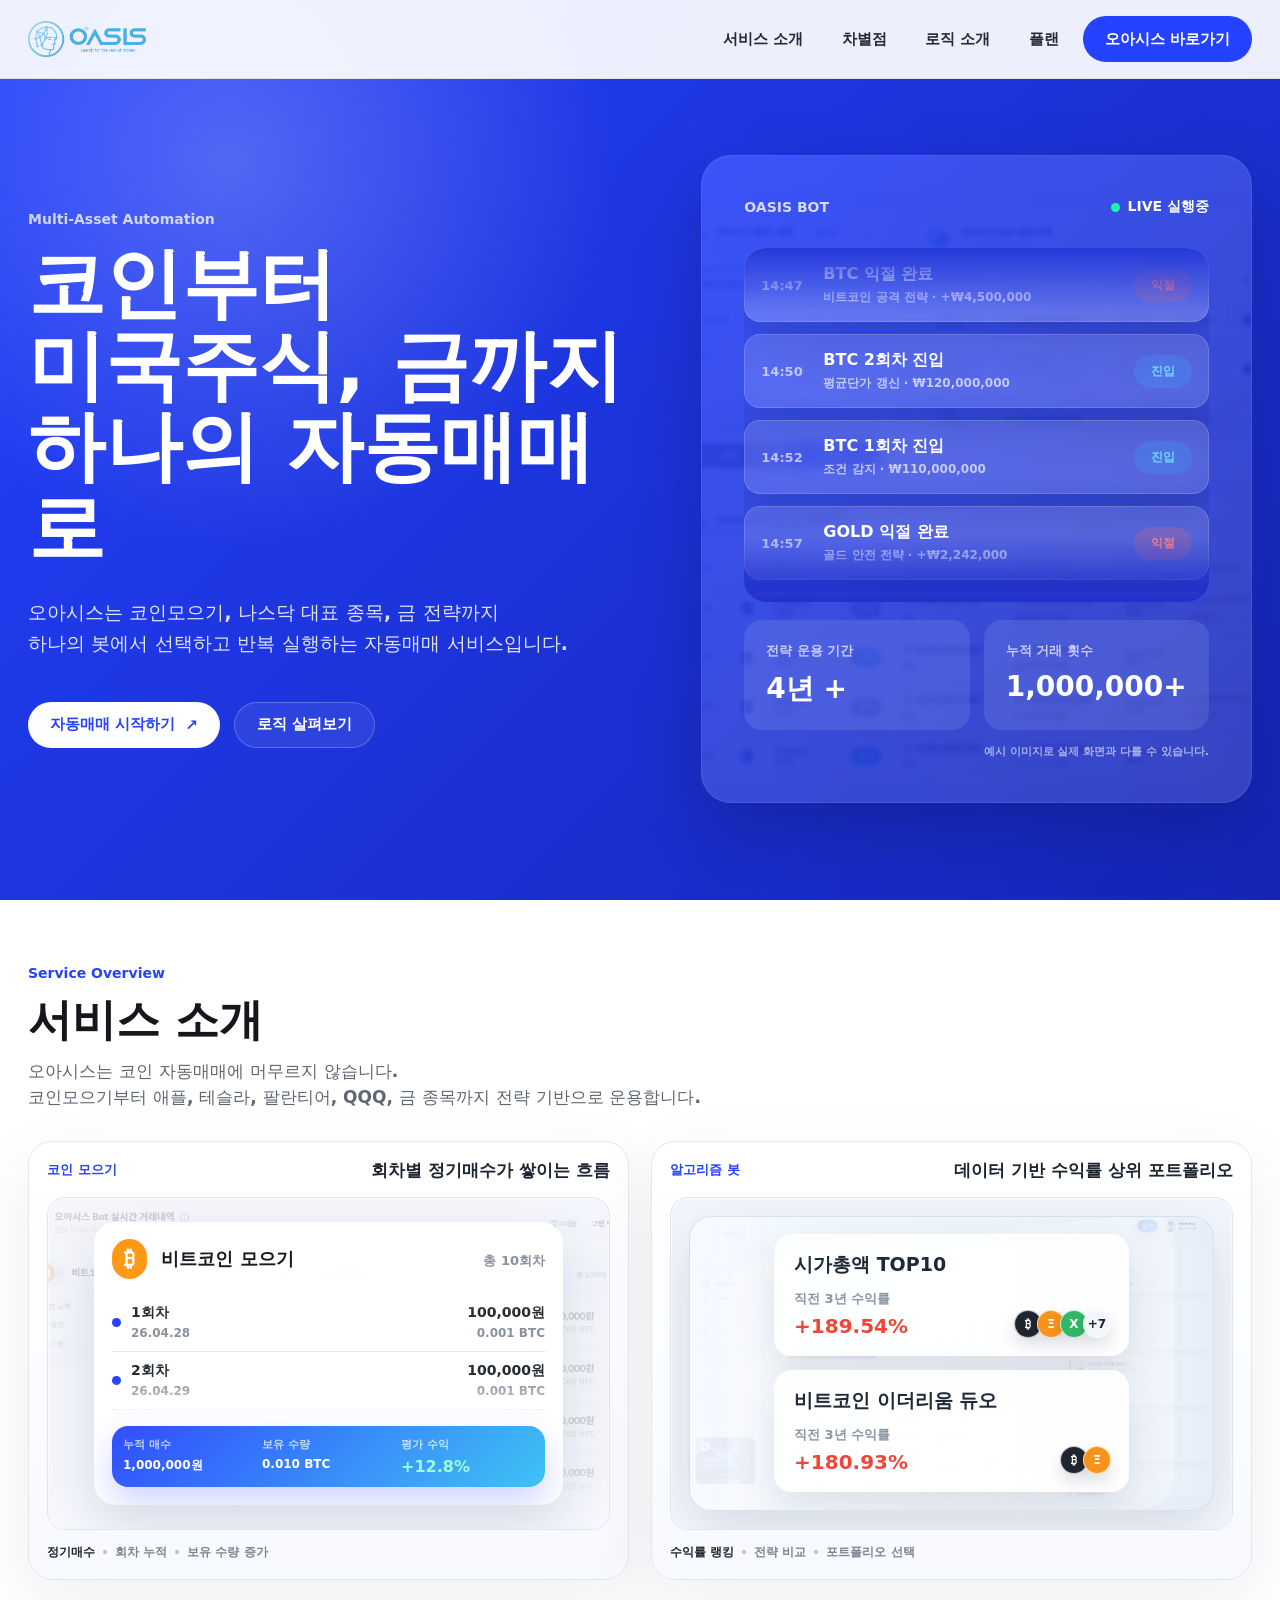
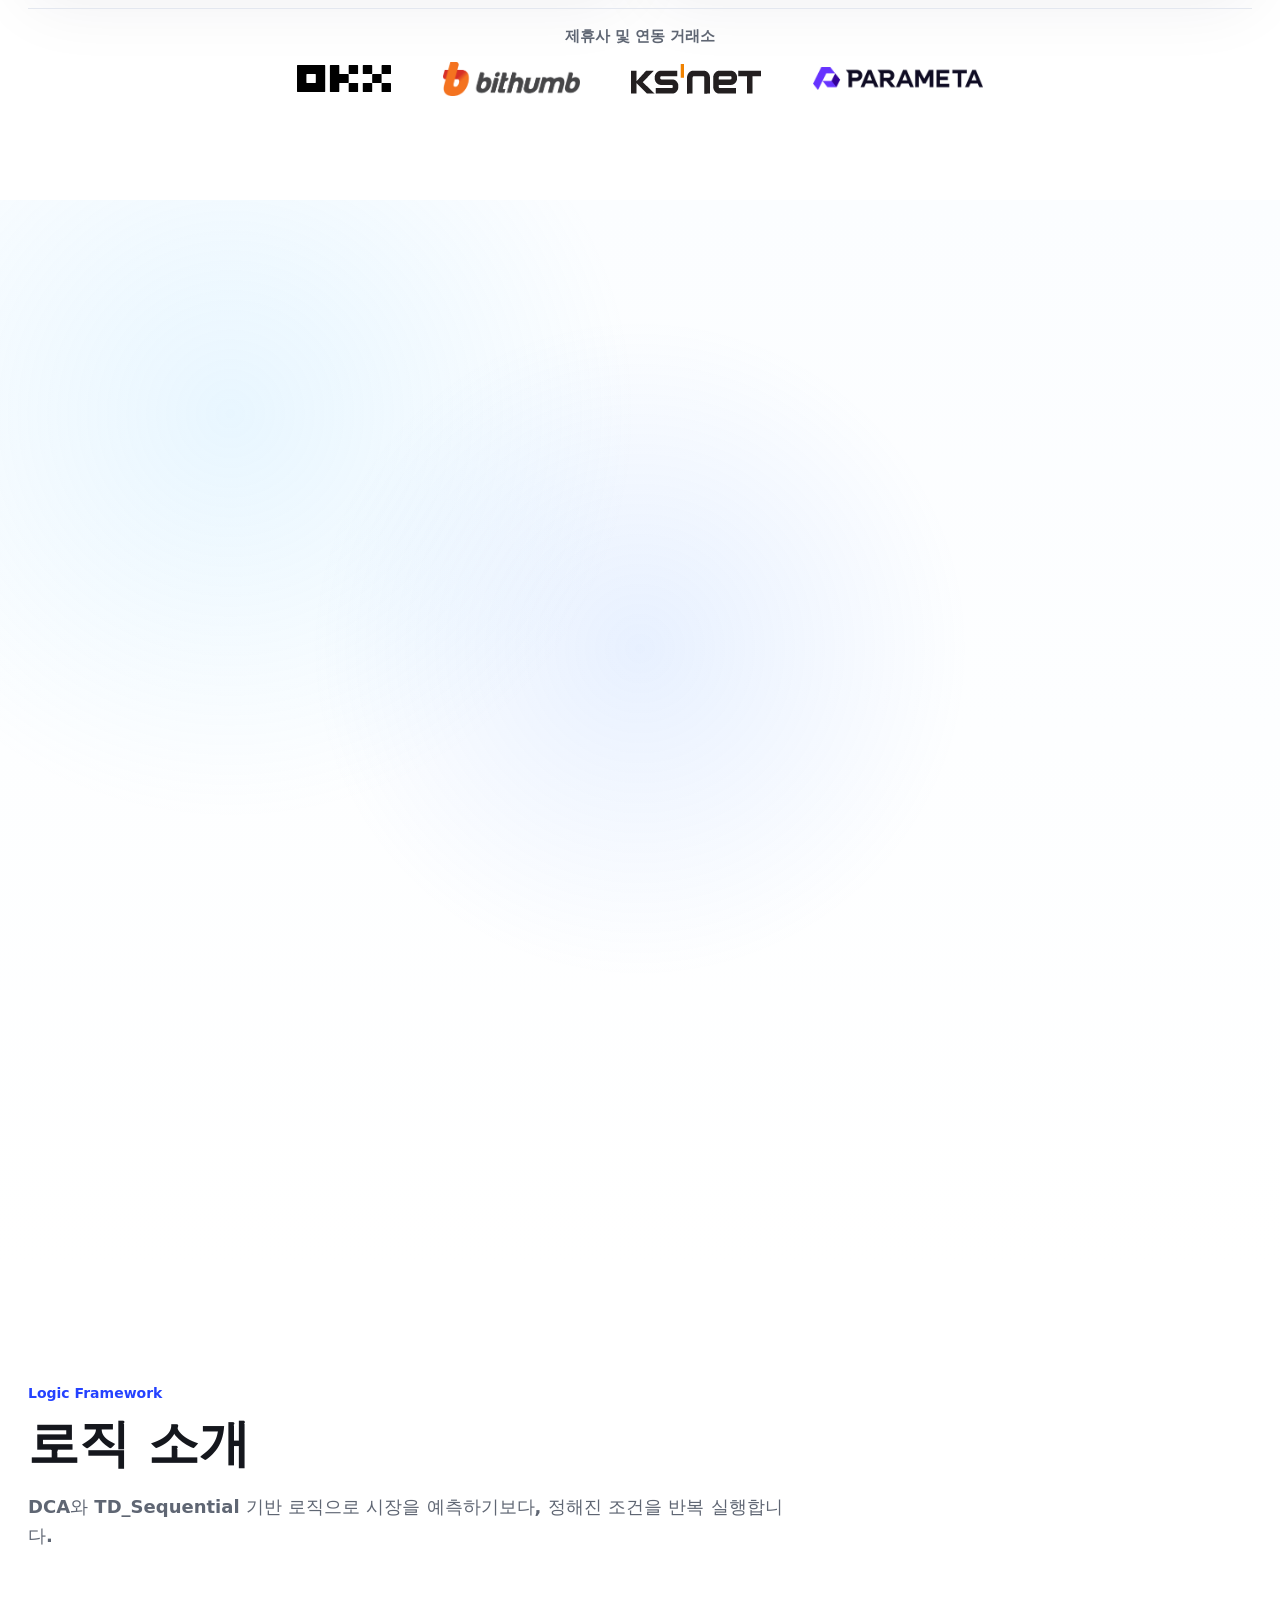
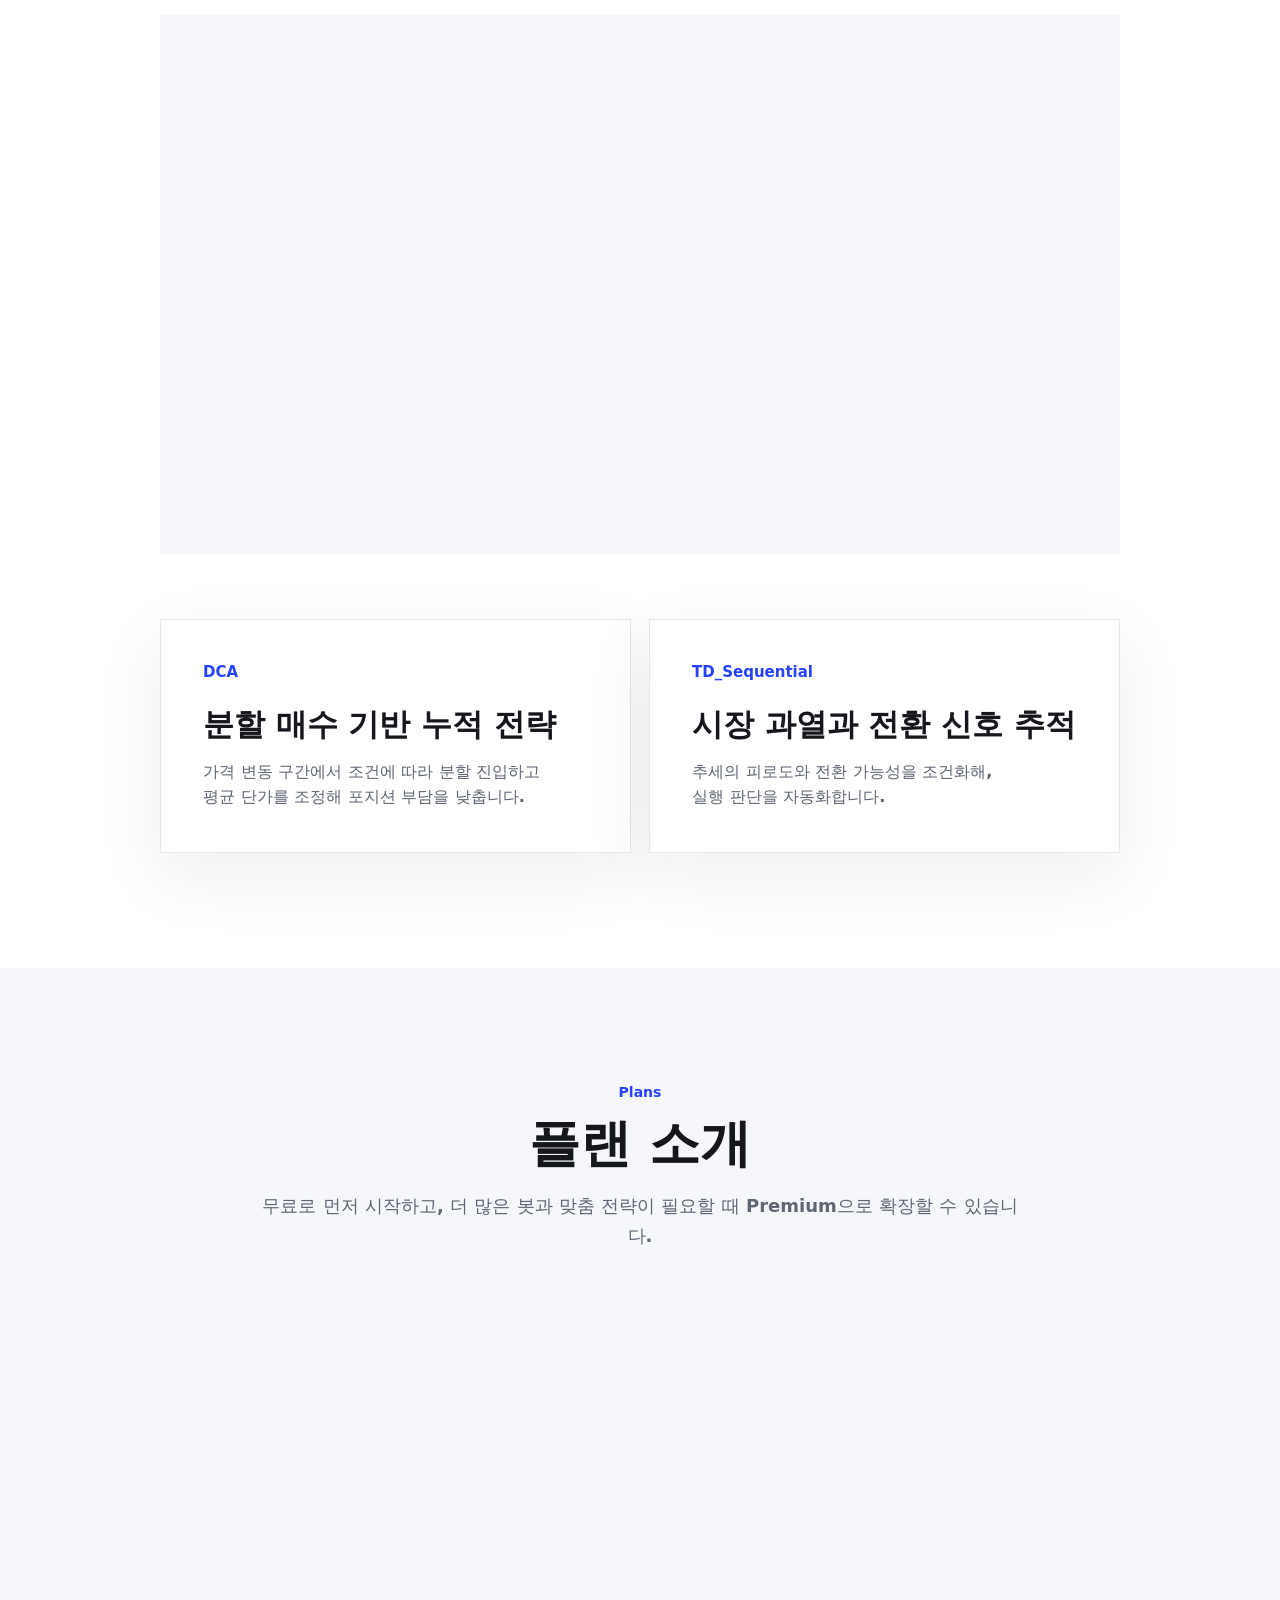
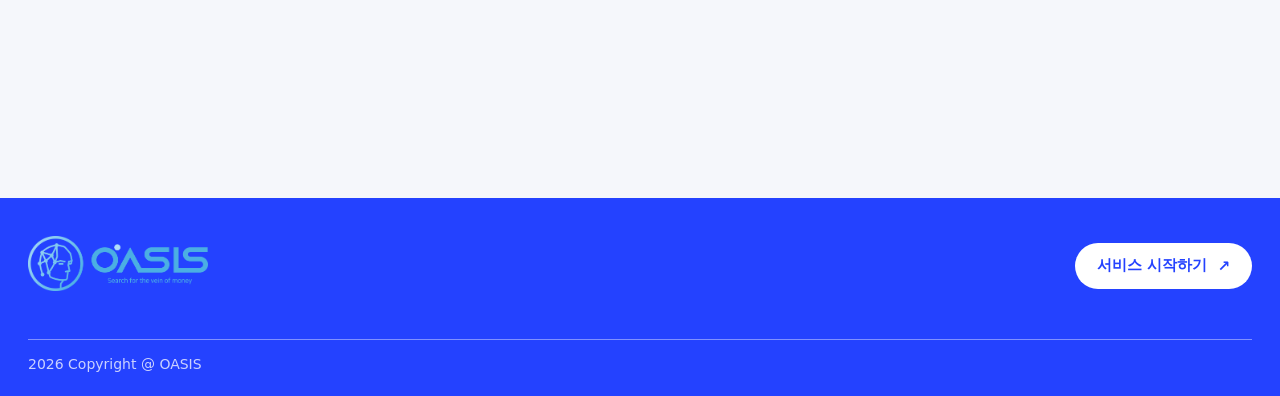
==== commit 2b005c36: "오아시스 랜딩 문구 및 모바일 반응형 수정" ====
--- a/index.html
+++ b/index.html
@@ -1,565 +1,567 @@
-﻿<!doctype html>
-<html lang="ko">
-  <head>
-    <meta charset="UTF-8" />
-    <meta name="viewport" content="width=device-width, initial-scale=1.0" />
-    <meta name="description" content="코인, 나스닥, ETF, 금까지 하나의 봇으로 운용하는 멀티자산 자동매매 서비스. OASIS에서 기본 전략부터 맞춤 전략까지 쉽게 시작하세요." />
-    <meta name="robots" content="index, follow" />
-    <meta name="theme-color" content="#2442ff" />
-    <meta name="application-name" content="OASIS" />
-    <meta property="og:type" content="website" />
-    <meta property="og:locale" content="ko_KR" />
-    <meta property="og:site_name" content="OASIS" />
-    <meta property="og:url" content="https://www.oasisbot24.com/" />
-    <meta property="og:title" content="OASIS | 코인·나스닥·금 자동매매" />
-    <meta property="og:description" content="코인, 나스닥, ETF, 금까지 하나의 봇으로 운용하는 멀티자산 자동매매 서비스. OASIS에서 기본 전략부터 맞춤 전략까지 쉽게 시작하세요." />
-    <meta property="og:image" content="https://www.oasisbot24.com/assets/oasis-og-image.png" />
-    <meta property="og:image:type" content="image/png" />
-    <meta property="og:image:width" content="1200" />
-    <meta property="og:image:height" content="630" />
-    <meta property="og:image:alt" content="OASIS 코인, 나스닥, ETF, 금 자동매매 서비스 소개 이미지" />
-    <meta name="twitter:card" content="summary_large_image" />
-    <meta name="twitter:title" content="OASIS | 코인·나스닥·금 자동매매" />
-    <meta name="twitter:description" content="코인, 나스닥, ETF, 금까지 하나의 봇으로 운용하는 멀티자산 자동매매 서비스. OASIS에서 기본 전략부터 맞춤 전략까지 쉽게 시작하세요." />
-    <meta name="twitter:image" content="https://www.oasisbot24.com/assets/oasis-og-image.png" />
-    <meta name="twitter:image:alt" content="OASIS 코인, 나스닥, ETF, 금 자동매매 서비스 소개 이미지" />
-    <link rel="canonical" href="https://www.oasisbot24.com/" />
-    <title>OASIS | 코인·나스닥·ETF·금 자동매매</title>
-    <link rel="icon" type="image/png" href="assets/oasis-favicon.png" />
-    <link rel="stylesheet" href="styles.css?v=20260507-bright-graph" />
-    <script type="application/ld+json">
-      {
-        "@context": "https://schema.org",
-        "@type": "WebSite",
-        "name": "OASIS",
-        "url": "https://www.oasisbot24.com/",
-        "description": "코인, 나스닥, ETF, 금까지 하나의 봇으로 운용하는 멀티자산 자동매매 서비스. OASIS에서 기본 전략부터 맞춤 전략까지 쉽게 시작하세요.",
-        "inLanguage": "ko-KR"
-      }
-    </script>
-  </head>
-  <body>
-    <header class="site-header">
-      <a class="brand" href="#hero" aria-label="OASIS 홈">
-        <img src="assets/oasis-wordmark.png" alt="OASIS" />
-      </a>
-      <nav class="nav-links" aria-label="주요 메뉴">
-        <a href="#service">서비스 소개</a>
-        <a href="#difference">차별점</a>
-        <a href="#logic">로직 소개</a>
-        <a href="#plans">플랜</a>
-      </nav>
-      <a class="header-cta" href="https://cloud.oasisbot24.com/" target="_blank" rel="noopener noreferrer">오아시스 바로가기</a>
-    </header>
-
-    <main>
-      <section class="hero" id="hero">
-        <div class="hero-inner">
-          <div class="hero-copy">
-            <p class="section-kicker light">Multi-Asset Automation</p>
-            <h1>
-              코인부터<br />
-              미국주식, 금까지<br />
-              하나의 자동매매로
-            </h1>
-            <p>
-              오아시스는 코인모으기, 나스닥 대표 종목, 금 전략까지<br />
-              하나의 봇에서 선택하고 반복 실행하는 자동매매 서비스입니다.
-            </p>
-            <div class="hero-actions">
-              <a class="button primary" href="https://cloud.oasisbot24.com/" target="_blank" rel="noopener noreferrer">자동매매 시작하기 <span aria-hidden="true">&#8599;</span></a>
-              <a class="button ghost" href="#logic">로직 살펴보기</a>
-            </div>
-          </div>
-
-          <div class="hero-panel" aria-label="오아시스 자동매매 실시간 실행 타임라인">
-            <img class="hero-dashboard-bg" src="assets/bot-dashboard-full.png" alt="" aria-hidden="true" />
-            <div class="hero-panel-head">
-              <span>OASIS BOT</span>
-              <strong><i aria-hidden="true"></i>LIVE 실행중</strong>
-            </div>
-
-            <div class="execution-feed" aria-label="실시간 거래 실행 내역">
-              <div class="execution-feed-track">
-                <article class="execution-item take-profit">
-                  <time>14:47</time>
-                  <div>
-                    <strong>BTC 익절 완료</strong>
-                    <p>비트코인 공격 전략 · +₩4,500,000</p>
-                  </div>
-                  <span>익절</span>
-                </article>
-                <article class="execution-item entry">
-                  <time>14:50</time>
-                  <div>
-                    <strong>BTC 2회차 진입</strong>
-                    <p>평균단가 갱신 · ₩120,000,000</p>
-                  </div>
-                  <span>진입</span>
-                </article>
-                <article class="execution-item entry">
-                  <time>14:52</time>
-                  <div>
-                    <strong>BTC 1회차 진입</strong>
-                    <p>조건 감지 · ₩110,000,000</p>
-                  </div>
-                  <span>진입</span>
-                </article>
-                <article class="execution-item take-profit">
-                  <time>14:57</time>
-                  <div>
-                    <strong>GOLD 익절 완료</strong>
-                    <p>골드 안전 전략 · +₩2,242,000</p>
-                  </div>
-                  <span>익절</span>
-                </article>
-                <article class="execution-item entry">
-                  <time>14:59</time>
-                  <div>
-                    <strong>ETH 1회차 진입</strong>
-                    <p>이더리움 공격 전략 · Short</p>
-                  </div>
-                  <span>진입</span>
-                </article>
-                <article class="execution-item entry">
-                  <time>15:02</time>
-                  <div>
-                    <strong>TSLA 1회차 진입</strong>
-                    <p>미국주식 공격 전략 · ₩80,000,000</p>
-                  </div>
-                  <span>진입</span>
-                </article>
-                <article class="execution-item take-profit">
-                  <time>15:04</time>
-                  <div>
-                    <strong>BTC 익절 완료</strong>
-                    <p>비트코인 공격 전략 · +3.4%</p>
-                  </div>
-                  <span>익절</span>
-                </article>
-                <article class="execution-item take-profit">
-                  <time>15:09</time>
-                  <div>
-                    <strong>PLTR 익절 완료</strong>
-                    <p>미국주식 공격 전략 · +5.1%</p>
-                  </div>
-                  <span>익절</span>
-                </article>
-                <article class="execution-item take-profit" aria-hidden="true">
-                  <time>14:47</time>
-                  <div>
-                    <strong>BTC 익절 완료</strong>
-                    <p>비트코인 공격 전략 · +₩4,500,000</p>
-                  </div>
-                  <span>익절</span>
-                </article>
-                <article class="execution-item entry" aria-hidden="true">
-                  <time>14:50</time>
-                  <div>
-                    <strong>BTC 2회차 진입</strong>
-                    <p>평균단가 갱신 · ₩120,000,000</p>
-                  </div>
-                  <span>진입</span>
-                </article>
-                <article class="execution-item entry" aria-hidden="true">
-                  <time>14:52</time>
-                  <div>
-                    <strong>BTC 1회차 진입</strong>
-                    <p>조건 감지 · ₩110,000,000</p>
-                  </div>
-                  <span>진입</span>
-                </article>
-                <article class="execution-item take-profit" aria-hidden="true">
-                  <time>14:57</time>
-                  <div>
-                    <strong>GOLD 익절 완료</strong>
-                    <p>골드 안전 전략 · +₩2,242,000</p>
-                  </div>
-                  <span>익절</span>
-                </article>
-                <article class="execution-item entry" aria-hidden="true">
-                  <time>14:59</time>
-                  <div>
-                    <strong>ETH 1회차 진입</strong>
-                    <p>이더리움 공격 전략 · Short</p>
-                  </div>
-                  <span>진입</span>
-                </article>
-                <article class="execution-item entry" aria-hidden="true">
-                  <time>15:02</time>
-                  <div>
-                    <strong>TSLA 1회차 진입</strong>
-                    <p>미국주식 공격 전략 · ₩80,000,000</p>
-                  </div>
-                  <span>진입</span>
-                </article>
-                <article class="execution-item take-profit" aria-hidden="true">
-                  <time>15:04</time>
-                  <div>
-                    <strong>BTC 익절 완료</strong>
-                    <p>비트코인 공격 전략 · +3.4%</p>
-                  </div>
-                  <span>익절</span>
-                </article>
-                <article class="execution-item take-profit" aria-hidden="true">
-                  <time>15:09</time>
-                  <div>
-                    <strong>PLTR 익절 완료</strong>
-                    <p>미국주식 공격 전략 · +5.1%</p>
-                  </div>
-                  <span>익절</span>
-                </article>
-              </div>
-            </div>
-
-            <div class="hero-stat-grid">
-              <article>
-                <p>전략 운용 기간</p>
-                <strong>4년 +</strong>
-              </article>
-              <article>
-                <p>누적 거래 횟수</p>
-                <strong>50,000,00+</strong>
-              </article>
-            </div>
-            <p class="hero-panel-note">예시 이미지로 실제 화면과 다를 수 있습니다.</p>
-          </div>
-        </div>
-      </section>
-
-      <section class="service" id="service">
-        <div class="section-head">
-          <p class="section-kicker">Service Overview</p>
-          <h2>서비스 소개</h2>
-          <p>
-            오아시스는 코인 자동매매에 머무르지 않습니다.<br />
-            코인모으기부터 애플, 테슬라, 팔란티어, QQQ, 금 종목까지 전략 기반으로 운용합니다.
-          </p>
-        </div>
-
-        <div class="service-bot-showcase" aria-label="코인 모으기와 알고리즘 봇 운용 화면 예시">
-          <article class="bot-cinema coin-cinema">
-            <div class="bot-cinema-head">
-              <span>코인 모으기</span>
-              <strong>회차별 정기매수가 쌓이는 흐름</strong>
-            </div>
-            <div class="coin-flow" aria-hidden="true">
-              <img class="coin-history-bg" src="assets/service-coin-collect-1.png" alt="" />
-              <div class="coin-history-card">
-                <div class="coin-history-head">
-                  <span>₿</span>
-                  <div>
-                    <strong>비트코인 모으기</strong>
-                    <p>총 10회차</p>
-                  </div>
-                </div>
-                <div class="coin-round-viewport">
-                  <div class="coin-round-list">
-                    <div class="coin-round">
-                      <i></i>
-                      <div>
-                        <strong>1회차</strong>
-                        <time>26.04.28</time>
-                      </div>
-                      <p><b>100,000원</b><span>0.001 BTC</span></p>
-                    </div>
-                    <div class="coin-round">
-                      <i></i>
-                      <div>
-                        <strong>2회차</strong>
-                        <time>26.04.29</time>
-                      </div>
-                      <p><b>100,000원</b><span>0.001 BTC</span></p>
-                    </div>
-                    <div class="coin-round">
-                      <i></i>
-                      <div>
-                        <strong>3회차</strong>
-                        <time>26.04.30</time>
-                      </div>
-                      <p><b>100,000원</b><span>0.001 BTC</span></p>
-                    </div>
-                    <div class="coin-round">
-                      <i></i>
-                      <div>
-                        <strong>4회차</strong>
-                        <time>26.05.01</time>
-                      </div>
-                      <p><b>100,000원</b><span>0.001 BTC</span></p>
-                    </div>
-                    <div class="coin-round">
-                      <i></i>
-                      <div>
-                        <strong>5회차</strong>
-                        <time>26.05.02</time>
-                      </div>
-                      <p><b>100,000원</b><span>0.001 BTC</span></p>
-                    </div>
-                    <div class="coin-round">
-                      <i></i>
-                      <div>
-                        <strong>6회차</strong>
-                        <time>26.05.03</time>
-                      </div>
-                      <p><b>100,000원</b><span>0.001 BTC</span></p>
-                    </div>
-                    <div class="coin-round">
-                      <i></i>
-                      <div>
-                        <strong>7회차</strong>
-                        <time>26.05.04</time>
-                      </div>
-                      <p><b>100,000원</b><span>0.001 BTC</span></p>
-                    </div>
-                    <div class="coin-round">
-                      <i></i>
-                      <div>
-                        <strong>8회차</strong>
-                        <time>26.05.05</time>
-                      </div>
-                      <p><b>100,000원</b><span>0.001 BTC</span></p>
-                    </div>
-                    <div class="coin-round">
-                      <i></i>
-                      <div>
-                        <strong>9회차</strong>
-                        <time>26.05.06</time>
-                      </div>
-                      <p><b>100,000원</b><span>0.001 BTC</span></p>
-                    </div>
-                    <div class="coin-round">
-                      <i></i>
-                      <div>
-                        <strong>10회차</strong>
-                        <time>26.05.07</time>
-                      </div>
-                      <p><b>100,000원</b><span>0.001 BTC</span></p>
-                    </div>
-                    <div class="coin-round" aria-hidden="true">
-                      <i></i>
-                      <div>
-                        <strong>1회차</strong>
-                        <time>26.04.28</time>
-                      </div>
-                      <p><b>100,000원</b><span>0.001 BTC</span></p>
-                    </div>
-                    <div class="coin-round" aria-hidden="true">
-                      <i></i>
-                      <div>
-                        <strong>2회차</strong>
-                        <time>26.04.29</time>
-                      </div>
-                      <p><b>100,000원</b><span>0.001 BTC</span></p>
-                    </div>
-                    <div class="coin-round" aria-hidden="true">
-                      <i></i>
-                      <div>
-                        <strong>3회차</strong>
-                        <time>26.04.30</time>
-                      </div>
-                      <p><b>100,000원</b><span>0.001 BTC</span></p>
-                    </div>
-                    <div class="coin-round" aria-hidden="true">
-                      <i></i>
-                      <div>
-                        <strong>4회차</strong>
-                        <time>26.05.01</time>
-                      </div>
-                      <p><b>100,000원</b><span>0.001 BTC</span></p>
-                    </div>
-                  </div>
-                </div>
-                <div class="coin-gain-summary">
-                  <div>
-                    <span>누적 매수</span>
-                    <strong>1,000,000원</strong>
-                  </div>
-                  <div>
-                    <span>보유 수량</span>
-                    <strong>0.010 BTC</strong>
-                  </div>
-                  <div class="gain">
-                    <span>평가 수익</span>
-                    <strong>+12.8%</strong>
-                  </div>
-                </div>
-              </div>
-            </div>
-            <div class="bot-caption">
-              <b>정기매수</b>
-              <span>회차 누적</span>
-              <span>보유 수량 증가</span>
-            </div>
-          </article>
-
-          <article class="bot-cinema algo-cinema">
-            <div class="bot-cinema-head">
-              <span>알고리즘 봇</span>
-              <strong>데이터 기반 수익률 상위 포트폴리오</strong>
-            </div>
-            <div class="algo-flow" aria-hidden="true">
-              <div class="algo-portfolio-stage">
-                <div class="portfolio-rank-list">
-                  <article class="portfolio-rank-card">
-                    <strong>시가총액 TOP10</strong>
-                    <span>직전 3년 수익률</span>
-                    <b>+189.54%</b>
-                    <div class="portfolio-assets">
-                      <i>₿</i>
-                      <i>Ξ</i>
-                      <i>X</i>
-                      <em>+7</em>
-                    </div>
-                  </article>
-                  <article class="portfolio-rank-card">
-                    <strong>비트코인 이더리움 듀오</strong>
-                    <span>직전 3년 수익률</span>
-                    <b>+180.93%</b>
-                    <div class="portfolio-assets">
-                      <i>₿</i>
-                      <i>Ξ</i>
-                    </div>
-                  </article>
-                </div>
-              </div>
-            </div>
-            <div class="bot-caption">
-              <b>수익률 랭킹</b>
-              <span>전략 비교</span>
-              <span>포트폴리오 선택</span>
-            </div>
-          </article>
-        </div>
-
-        <div class="partners" aria-label="제휴사 및 연동 거래소">
-          <p>제휴사 및 연동 거래소</p>
-          <div class="partner-logos">
-            <img class="partner-logo okx" src="assets/partners/okx.svg" alt="OKX" />
-            <img class="partner-logo bithumb" src="assets/partners/bithumb.png" alt="bithumb" />
-            <img class="partner-logo ksnet" src="assets/partners/ksnet.png" alt="KSNET" />
-            <img class="partner-logo parameta" src="assets/partners/parameta.png" alt="PARAMETA" />
-          </div>
-        </div>
-      </section>
-
-      <section class="difference" id="difference">
-        <div class="difference-graph">
-          <div class="difference-graph-copy">
-            <p class="section-kicker">Why OASIS</p>
-            <h2>OASIS가 다른 이유</h2>
-            <p>
-              가격, 운용 데이터, 결제 승인, 거래소 연동까지.
-              자동매매를 시작하기 전에 확인해야 할 기준을 한 화면에 담았습니다.
-            </p>
-          </div>
-
-          <div class="trust-graph" aria-label="오아시스 차별점 그래프">
-            <svg class="trust-lines" viewBox="0 0 900 560" aria-hidden="true">
-              <path class="trust-line line-one" d="M450 282 L232 126 L128 286 L226 452 Z" />
-              <path class="trust-line line-two" d="M450 282 L684 110 L772 290 L662 452 Z" />
-              <path class="trust-line line-three" d="M450 282 L232 126 M450 282 L684 110 M450 282 L128 286 M450 282 L772 290 M450 282 L226 452 M450 282 L662 452" />
-            </svg>
-
-            <div class="trust-center">
-              <img src="assets/medal-logo-cutout.png" alt="오아시스 검증된 자동매매를 상징하는 메달 오브젝트" />
-            </div>
-
-            <article class="trust-node node-price">
-              <span>월 정기결제</span>
-              <strong>59,000원</strong>
-            </article>
-            <article class="trust-node node-years">
-              <span>운용 데이터</span>
-              <strong>4년</strong>
-            </article>
-            <article class="trust-node node-assets">
-              <span>멀티 자산</span>
-              <strong>코인 · 나스닥 · ETF · 금</strong>
-            </article>
-            <article class="trust-node node-card">
-              <span>결제 신뢰</span>
-              <strong>모든 카드사 승인</strong>
-            </article>
-            <article class="trust-node node-exchange">
-              <span>거래소 연동</span>
-              <strong>빗썸 · OKX</strong>
-            </article>
-            <article class="trust-node node-free">
-              <span>시작 장벽</span>
-              <strong>무료 시작</strong>
-            </article>
-          </div>
-        </div>
-      </section>
-
-      <section class="logic" id="logic">
-        <div class="section-head">
-          <p class="section-kicker">Logic Framework</p>
-          <h2>로직 소개</h2>
-          <p>DCA와 TD_Sequential 기반 로직으로 시장을 예측하기보다, 정해진 조건을 반복 실행합니다.</p>
-        </div>
-
-        <div class="logic-video">
-          <video src="assets/oasis-dca-martin.mp4" autoplay muted loop playsinline preload="metadata"></video>
-        </div>
-
-        <div class="logic-grid">
-          <article>
-            <span>DCA</span>
-            <h3>분할 매수 기반 누적 전략</h3>
-            <p>가격 변동 구간에서 조건에 따라 분할 진입하고<br />평균 단가를 조정해 포지션 부담을 낮춥니다.</p>
-          </article>
-          <article>
-            <span>TD_Sequential</span>
-            <h3>시장 과열과 전환 신호 추적</h3>
-            <p>추세의 피로도와 전환 가능성을 조건화해,<br />실행 판단을 자동화합니다.</p>
-          </article>
-        </div>
-      </section>
-
-      <section class="plans" id="plans">
-        <div class="section-head centered">
-          <p class="section-kicker">Plans</p>
-          <h2>플랜 소개</h2>
-          <p>무료로 먼저 시작하고, 더 많은 봇과 맞춤 전략이 필요할 때 Premium으로 확장할 수 있습니다.</p>
-        </div>
-        <div class="plan-grid">
-          <article>
-            <p>FREE</p>
-            <h3>무료</h3>
-            <span>코인모으기 + 알고리즘 봇 1개</span>
-            <small>코인, 나스닥, ETF, 금 모두 운용할 수 있으며<br />기본 제공 전략으로 실행됩니다.</small>
-          </article>
-          <article class="featured">
-            <p>PREMIUM</p>
-            <h3>Premium</h3>
-            <span>코인모으기 + 알고리즘 봇 8개</span>
-            <small>코인, 나스닥, ETF, 금 모두 운용 가능하며<br />투자 성향에 맞춘 전략을 만들 수 있습니다.</small>
-          </article>
-          <article>
-            <p>GUIDE</p>
-            <h3>어떤 플랜이 맞을까요?</h3>
-            <span>무료로 검증 후 Premium 확장</span>
-            <small>처음에는 기본 전략으로 흐름을 확인하고,<br />운용 자산과 전략 수가 늘어날 때 Premium을 선택하세요.</small>
-          </article>
-        </div>
-        <div class="plans-cta">
-          <a class="button primary" href="https://cloud.oasisbot24.com/" target="_blank" rel="noopener noreferrer">오아시스 바로가기 <span aria-hidden="true">&#8599;</span></a>
-        </div>
-      </section>
-
-      <footer class="site-footer" id="footer">
-        <div>
-          <a class="brand footer-brand" href="#hero">
-            <img src="assets/oasis-logo-transparent.png" alt="OASIS" />
-          </a>
-        </div>
-        <a class="footer-cta" href="https://cloud.oasisbot24.com/" target="_blank" rel="noopener noreferrer">서비스 시작하기 <span aria-hidden="true">&#8599;</span></a>
-        <p class="copyright">2026 Copyright @ OASIS</p>
-      </footer>
-    </main>
-
-    <script src="script.js?v=20260507-refined"></script>
-  </body>
-</html>
-
+﻿<!doctype html>
+<html lang="ko">
+  <head>
+    <meta charset="UTF-8" />
+    <meta name="viewport" content="width=device-width, initial-scale=1.0" />
+    <meta name="description" content="OASIS는 코인모으기, 미국주식, ETF, 금 전략을 하나의 봇에서 선택하고 반복 실행하는 멀티자산 자동매매 서비스입니다. 기본 전략부터 맞춤 전략까지 쉽게 시작하세요." />
+    <meta name="robots" content="index, follow" />
+    <meta name="theme-color" content="#2442ff" />
+    <meta name="application-name" content="OASIS" />
+    <meta property="og:type" content="website" />
+    <meta property="og:locale" content="ko_KR" />
+    <meta property="og:site_name" content="OASIS" />
+    <meta property="og:url" content="https://www.oasisbot24.com/" />
+    <meta property="og:title" content="OASIS | 코인·나스닥·금 자동매매" />
+    <meta property="og:description" content="OASIS는 코인모으기, 미국주식, ETF, 금 전략을 하나의 봇에서 선택하고 반복 실행하는 멀티자산 자동매매 서비스입니다. 기본 전략부터 맞춤 전략까지 쉽게 시작하세요." />
+    <meta property="og:image" content="https://www.oasisbot24.com/assets/oasis-og-image.png" />
+    <meta property="og:image:type" content="image/png" />
+    <meta property="og:image:width" content="1200" />
+    <meta property="og:image:height" content="630" />
+    <meta property="og:image:alt" content="OASIS 코인, 나스닥, ETF, 금 자동매매 서비스 소개 이미지" />
+    <meta name="twitter:card" content="summary_large_image" />
+    <meta name="twitter:title" content="OASIS | 코인·나스닥·금 자동매매" />
+    <meta name="twitter:description" content="OASIS는 코인모으기, 미국주식, ETF, 금 전략을 하나의 봇에서 선택하고 반복 실행하는 멀티자산 자동매매 서비스입니다. 기본 전략부터 맞춤 전략까지 쉽게 시작하세요." />
+    <meta name="twitter:image" content="https://www.oasisbot24.com/assets/oasis-og-image.png" />
+    <meta name="twitter:image:alt" content="OASIS 코인, 나스닥, ETF, 금 자동매매 서비스 소개 이미지" />
+    <link rel="canonical" href="https://www.oasisbot24.com/" />
+    <title>OASIS | 코인·나스닥·ETF·금 자동매매</title>
+    <link rel="icon" type="image/png" href="assets/oasis-favicon.png" />
+    <link rel="stylesheet" href="styles.css?v=20260507-bright-graph" />
+    <script type="application/ld+json">
+      {
+        "@context": "https://schema.org",
+        "@type": "WebSite",
+        "name": "OASIS",
+        "url": "https://www.oasisbot24.com/",
+        "description": "OASIS는 코인모으기, 미국주식, ETF, 금 전략을 하나의 봇에서 선택하고 반복 실행하는 멀티자산 자동매매 서비스입니다. 기본 전략부터 맞춤 전략까지 쉽게 시작하세요.",
+        "inLanguage": "ko-KR"
+      }
+    </script>
+  </head>
+  <body>
+    <header class="site-header">
+      <a class="brand" href="#hero" aria-label="OASIS 홈">
+        <img src="assets/oasis-wordmark.png" alt="OASIS" />
+      </a>
+      <nav class="nav-links" aria-label="주요 메뉴">
+        <a href="#service">서비스 소개</a>
+        <a href="#difference">차별점</a>
+        <a href="#logic">로직 소개</a>
+        <a href="#plans">플랜</a>
+      </nav>
+      <a class="header-cta" href="https://cloud.oasisbot24.com/" target="_blank" rel="noopener noreferrer">오아시스 바로가기</a>
+    </header>
+
+    <main>
+      <section class="hero" id="hero">
+        <div class="hero-inner">
+          <div class="hero-copy">
+            <p class="section-kicker light">Multi-Asset Automation</p>
+            <h1>
+              코인부터<br />
+              미국주식, 금까지<br />
+              하나의 자동매매로
+            </h1>
+            <p class="hero-description">
+              <span class="hero-line">오아시스는 코인모으기,</span>
+              <span class="hero-line">나스닥 대표 종목, 금 전략까지</span><br class="hero-desktop-break" />
+              <span class="hero-line">하나의 봇에서 선택하고</span>
+              <span class="hero-line">반복 실행하는 자동매매 서비스입니다.</span>
+            </p>
+            <div class="hero-actions">
+              <a class="button primary" href="https://cloud.oasisbot24.com/" target="_blank" rel="noopener noreferrer">자동매매 시작하기 <span aria-hidden="true">&#8599;</span></a>
+              <a class="button ghost" href="#logic">로직 살펴보기</a>
+            </div>
+          </div>
+
+          <div class="hero-panel" aria-label="오아시스 자동매매 실시간 실행 타임라인">
+            <img class="hero-dashboard-bg" src="assets/bot-dashboard-full.png" alt="" aria-hidden="true" />
+            <div class="hero-panel-head">
+              <span>OASIS BOT</span>
+              <strong><i aria-hidden="true"></i>LIVE 실행중</strong>
+            </div>
+
+            <div class="execution-feed" aria-label="실시간 거래 실행 내역">
+              <div class="execution-feed-track">
+                <article class="execution-item take-profit">
+                  <time>14:47</time>
+                  <div>
+                    <strong>BTC 익절 완료</strong>
+                    <p>비트코인 공격 전략 · +₩4,500,000</p>
+                  </div>
+                  <span>익절</span>
+                </article>
+                <article class="execution-item entry">
+                  <time>14:50</time>
+                  <div>
+                    <strong>BTC 2회차 진입</strong>
+                    <p>평균단가 갱신 · ₩120,000,000</p>
+                  </div>
+                  <span>진입</span>
+                </article>
+                <article class="execution-item entry">
+                  <time>14:52</time>
+                  <div>
+                    <strong>BTC 1회차 진입</strong>
+                    <p>조건 감지 · ₩110,000,000</p>
+                  </div>
+                  <span>진입</span>
+                </article>
+                <article class="execution-item take-profit">
+                  <time>14:57</time>
+                  <div>
+                    <strong>GOLD 익절 완료</strong>
+                    <p>골드 안전 전략 · +₩2,242,000</p>
+                  </div>
+                  <span>익절</span>
+                </article>
+                <article class="execution-item entry">
+                  <time>14:59</time>
+                  <div>
+                    <strong>ETH 1회차 진입</strong>
+                    <p>이더리움 공격 전략 · Short</p>
+                  </div>
+                  <span>진입</span>
+                </article>
+                <article class="execution-item entry">
+                  <time>15:02</time>
+                  <div>
+                    <strong>TSLA 1회차 진입</strong>
+                    <p>미국주식 공격 전략 · ₩80,000,000</p>
+                  </div>
+                  <span>진입</span>
+                </article>
+                <article class="execution-item take-profit">
+                  <time>15:04</time>
+                  <div>
+                    <strong>BTC 익절 완료</strong>
+                    <p>비트코인 공격 전략 · +3.4%</p>
+                  </div>
+                  <span>익절</span>
+                </article>
+                <article class="execution-item take-profit">
+                  <time>15:09</time>
+                  <div>
+                    <strong>PLTR 익절 완료</strong>
+                    <p>미국주식 공격 전략 · +5.1%</p>
+                  </div>
+                  <span>익절</span>
+                </article>
+                <article class="execution-item take-profit" aria-hidden="true">
+                  <time>14:47</time>
+                  <div>
+                    <strong>BTC 익절 완료</strong>
+                    <p>비트코인 공격 전략 · +₩4,500,000</p>
+                  </div>
+                  <span>익절</span>
+                </article>
+                <article class="execution-item entry" aria-hidden="true">
+                  <time>14:50</time>
+                  <div>
+                    <strong>BTC 2회차 진입</strong>
+                    <p>평균단가 갱신 · ₩120,000,000</p>
+                  </div>
+                  <span>진입</span>
+                </article>
+                <article class="execution-item entry" aria-hidden="true">
+                  <time>14:52</time>
+                  <div>
+                    <strong>BTC 1회차 진입</strong>
+                    <p>조건 감지 · ₩110,000,000</p>
+                  </div>
+                  <span>진입</span>
+                </article>
+                <article class="execution-item take-profit" aria-hidden="true">
+                  <time>14:57</time>
+                  <div>
+                    <strong>GOLD 익절 완료</strong>
+                    <p>골드 안전 전략 · +₩2,242,000</p>
+                  </div>
+                  <span>익절</span>
+                </article>
+                <article class="execution-item entry" aria-hidden="true">
+                  <time>14:59</time>
+                  <div>
+                    <strong>ETH 1회차 진입</strong>
+                    <p>이더리움 공격 전략 · Short</p>
+                  </div>
+                  <span>진입</span>
+                </article>
+                <article class="execution-item entry" aria-hidden="true">
+                  <time>15:02</time>
+                  <div>
+                    <strong>TSLA 1회차 진입</strong>
+                    <p>미국주식 공격 전략 · ₩80,000,000</p>
+                  </div>
+                  <span>진입</span>
+                </article>
+                <article class="execution-item take-profit" aria-hidden="true">
+                  <time>15:04</time>
+                  <div>
+                    <strong>BTC 익절 완료</strong>
+                    <p>비트코인 공격 전략 · +3.4%</p>
+                  </div>
+                  <span>익절</span>
+                </article>
+                <article class="execution-item take-profit" aria-hidden="true">
+                  <time>15:09</time>
+                  <div>
+                    <strong>PLTR 익절 완료</strong>
+                    <p>미국주식 공격 전략 · +5.1%</p>
+                  </div>
+                  <span>익절</span>
+                </article>
+              </div>
+            </div>
+
+            <div class="hero-stat-grid">
+              <article>
+                <p>전략 운용 기간</p>
+                <strong>4년 +</strong>
+              </article>
+              <article>
+                <p>누적 거래 횟수</p>
+                <strong>1,000,000+</strong>
+              </article>
+            </div>
+            <p class="hero-panel-note">예시 이미지로 실제 화면과 다를 수 있습니다.</p>
+          </div>
+        </div>
+      </section>
+
+      <section class="service" id="service">
+        <div class="section-head">
+          <p class="section-kicker">Service Overview</p>
+          <h2>서비스 소개</h2>
+          <p>
+            오아시스는 코인 자동매매에 머무르지 않습니다.<br />
+            코인모으기부터 애플, 테슬라, 팔란티어, QQQ, 금 종목까지 전략 기반으로 운용합니다.
+          </p>
+        </div>
+
+        <div class="service-bot-showcase" aria-label="코인 모으기와 알고리즘 봇 운용 화면 예시">
+          <article class="bot-cinema coin-cinema">
+            <div class="bot-cinema-head">
+              <span>코인 모으기</span>
+              <strong>회차별 정기매수가 쌓이는 흐름</strong>
+            </div>
+            <div class="coin-flow" aria-hidden="true">
+              <img class="coin-history-bg" src="assets/service-coin-collect-1.png" alt="" />
+              <div class="coin-history-card">
+                <div class="coin-history-head">
+                  <span>₿</span>
+                  <div>
+                    <strong>비트코인 모으기</strong>
+                    <p>총 10회차</p>
+                  </div>
+                </div>
+                <div class="coin-round-viewport">
+                  <div class="coin-round-list">
+                    <div class="coin-round">
+                      <i></i>
+                      <div>
+                        <strong>1회차</strong>
+                        <time>26.04.28</time>
+                      </div>
+                      <p><b>100,000원</b><span>0.001 BTC</span></p>
+                    </div>
+                    <div class="coin-round">
+                      <i></i>
+                      <div>
+                        <strong>2회차</strong>
+                        <time>26.04.29</time>
+                      </div>
+                      <p><b>100,000원</b><span>0.001 BTC</span></p>
+                    </div>
+                    <div class="coin-round">
+                      <i></i>
+                      <div>
+                        <strong>3회차</strong>
+                        <time>26.04.30</time>
+                      </div>
+                      <p><b>100,000원</b><span>0.001 BTC</span></p>
+                    </div>
+                    <div class="coin-round">
+                      <i></i>
+                      <div>
+                        <strong>4회차</strong>
+                        <time>26.05.01</time>
+                      </div>
+                      <p><b>100,000원</b><span>0.001 BTC</span></p>
+                    </div>
+                    <div class="coin-round">
+                      <i></i>
+                      <div>
+                        <strong>5회차</strong>
+                        <time>26.05.02</time>
+                      </div>
+                      <p><b>100,000원</b><span>0.001 BTC</span></p>
+                    </div>
+                    <div class="coin-round">
+                      <i></i>
+                      <div>
+                        <strong>6회차</strong>
+                        <time>26.05.03</time>
+                      </div>
+                      <p><b>100,000원</b><span>0.001 BTC</span></p>
+                    </div>
+                    <div class="coin-round">
+                      <i></i>
+                      <div>
+                        <strong>7회차</strong>
+                        <time>26.05.04</time>
+                      </div>
+                      <p><b>100,000원</b><span>0.001 BTC</span></p>
+                    </div>
+                    <div class="coin-round">
+                      <i></i>
+                      <div>
+                        <strong>8회차</strong>
+                        <time>26.05.05</time>
+                      </div>
+                      <p><b>100,000원</b><span>0.001 BTC</span></p>
+                    </div>
+                    <div class="coin-round">
+                      <i></i>
+                      <div>
+                        <strong>9회차</strong>
+                        <time>26.05.06</time>
+                      </div>
+                      <p><b>100,000원</b><span>0.001 BTC</span></p>
+                    </div>
+                    <div class="coin-round">
+                      <i></i>
+                      <div>
+                        <strong>10회차</strong>
+                        <time>26.05.07</time>
+                      </div>
+                      <p><b>100,000원</b><span>0.001 BTC</span></p>
+                    </div>
+                    <div class="coin-round" aria-hidden="true">
+                      <i></i>
+                      <div>
+                        <strong>1회차</strong>
+                        <time>26.04.28</time>
+                      </div>
+                      <p><b>100,000원</b><span>0.001 BTC</span></p>
+                    </div>
+                    <div class="coin-round" aria-hidden="true">
+                      <i></i>
+                      <div>
+                        <strong>2회차</strong>
+                        <time>26.04.29</time>
+                      </div>
+                      <p><b>100,000원</b><span>0.001 BTC</span></p>
+                    </div>
+                    <div class="coin-round" aria-hidden="true">
+                      <i></i>
+                      <div>
+                        <strong>3회차</strong>
+                        <time>26.04.30</time>
+                      </div>
+                      <p><b>100,000원</b><span>0.001 BTC</span></p>
+                    </div>
+                    <div class="coin-round" aria-hidden="true">
+                      <i></i>
+                      <div>
+                        <strong>4회차</strong>
+                        <time>26.05.01</time>
+                      </div>
+                      <p><b>100,000원</b><span>0.001 BTC</span></p>
+                    </div>
+                  </div>
+                </div>
+                <div class="coin-gain-summary">
+                  <div>
+                    <span>누적 매수</span>
+                    <strong>1,000,000원</strong>
+                  </div>
+                  <div>
+                    <span>보유 수량</span>
+                    <strong>0.010 BTC</strong>
+                  </div>
+                  <div class="gain">
+                    <span>평가 수익</span>
+                    <strong>+12.8%</strong>
+                  </div>
+                </div>
+              </div>
+            </div>
+            <div class="bot-caption">
+              <b>정기매수</b>
+              <span>회차 누적</span>
+              <span>보유 수량 증가</span>
+            </div>
+          </article>
+
+          <article class="bot-cinema algo-cinema">
+            <div class="bot-cinema-head">
+              <span>알고리즘 봇</span>
+              <strong>데이터 기반 수익률 상위 포트폴리오</strong>
+            </div>
+            <div class="algo-flow" aria-hidden="true">
+              <div class="algo-portfolio-stage">
+                <div class="portfolio-rank-list">
+                  <article class="portfolio-rank-card">
+                    <strong>시가총액 TOP10</strong>
+                    <span>직전 3년 수익률</span>
+                    <b>+189.54%</b>
+                    <div class="portfolio-assets">
+                      <i>₿</i>
+                      <i>Ξ</i>
+                      <i>X</i>
+                      <em>+7</em>
+                    </div>
+                  </article>
+                  <article class="portfolio-rank-card">
+                    <strong>비트코인 이더리움 듀오</strong>
+                    <span>직전 3년 수익률</span>
+                    <b>+180.93%</b>
+                    <div class="portfolio-assets">
+                      <i>₿</i>
+                      <i>Ξ</i>
+                    </div>
+                  </article>
+                </div>
+              </div>
+            </div>
+            <div class="bot-caption">
+              <b>수익률 랭킹</b>
+              <span>전략 비교</span>
+              <span>포트폴리오 선택</span>
+            </div>
+          </article>
+        </div>
+
+        <div class="partners" aria-label="제휴사 및 연동 거래소">
+          <p>제휴사 및 연동 거래소</p>
+          <div class="partner-logos">
+            <img class="partner-logo okx" src="assets/partners/okx.svg" alt="OKX" />
+            <img class="partner-logo bithumb" src="assets/partners/bithumb.png" alt="bithumb" />
+            <img class="partner-logo ksnet" src="assets/partners/ksnet.png" alt="KSNET" />
+            <img class="partner-logo parameta" src="assets/partners/parameta.png" alt="PARAMETA" />
+          </div>
+        </div>
+      </section>
+
+      <section class="difference" id="difference">
+        <div class="difference-graph">
+          <div class="difference-graph-copy">
+            <p class="section-kicker">Why OASIS</p>
+            <h2>OASIS가 다른 이유</h2>
+            <p>
+              가격, 운용 데이터, 결제 승인, 거래소 연동까지.
+              자동매매를 시작하기 전에 확인해야 할 기준을 한 화면에 담았습니다.
+            </p>
+          </div>
+
+          <div class="trust-graph" aria-label="오아시스 차별점 그래프">
+            <svg class="trust-lines" viewBox="0 0 900 560" aria-hidden="true">
+              <path class="trust-line line-one" d="M450 282 L232 126 L128 286 L226 452 Z" />
+              <path class="trust-line line-two" d="M450 282 L684 110 L772 290 L662 452 Z" />
+              <path class="trust-line line-three" d="M450 282 L232 126 M450 282 L684 110 M450 282 L128 286 M450 282 L772 290 M450 282 L226 452 M450 282 L662 452" />
+            </svg>
+
+            <div class="trust-center">
+              <img src="assets/medal-logo-cutout.png" alt="오아시스 검증된 자동매매를 상징하는 메달 오브젝트" />
+            </div>
+
+            <article class="trust-node node-price">
+              <span>월 정기결제</span>
+              <strong>59,000원</strong>
+            </article>
+            <article class="trust-node node-years">
+              <span>운용 데이터</span>
+              <strong>4년</strong>
+            </article>
+            <article class="trust-node node-assets">
+              <span>멀티 자산</span>
+              <strong>코인 · 나스닥 · ETF · 금</strong>
+            </article>
+            <article class="trust-node node-card">
+              <span>결제 신뢰</span>
+              <strong>모든 카드사 승인</strong>
+            </article>
+            <article class="trust-node node-exchange">
+              <span>거래소 연동</span>
+              <strong>빗썸 · OKX</strong>
+            </article>
+            <article class="trust-node node-free">
+              <span>시작 장벽</span>
+              <strong>무료 시작</strong>
+            </article>
+          </div>
+        </div>
+      </section>
+
+      <section class="logic" id="logic">
+        <div class="section-head">
+          <p class="section-kicker">Logic Framework</p>
+          <h2>로직 소개</h2>
+          <p>DCA와 TD_Sequential 기반 로직으로 시장을 예측하기보다, 정해진 조건을 반복 실행합니다.</p>
+        </div>
+
+        <div class="logic-video">
+          <video src="assets/oasis-dca-martin.mp4" autoplay muted loop playsinline preload="metadata"></video>
+        </div>
+
+        <div class="logic-grid">
+          <article>
+            <span>DCA</span>
+            <h3>분할 매수 기반 누적 전략</h3>
+            <p>가격 변동 구간에서 조건에 따라 분할 진입하고<br />평균 단가를 조정해 포지션 부담을 낮춥니다.</p>
+          </article>
+          <article>
+            <span>TD_Sequential</span>
+            <h3>시장 과열과 전환 신호 추적</h3>
+            <p>추세의 피로도와 전환 가능성을 조건화해,<br />실행 판단을 자동화합니다.</p>
+          </article>
+        </div>
+      </section>
+
+      <section class="plans" id="plans">
+        <div class="section-head centered">
+          <p class="section-kicker">Plans</p>
+          <h2>플랜 소개</h2>
+          <p>무료로 먼저 시작하고, 더 많은 봇과 맞춤 전략이 필요할 때 Premium으로 확장할 수 있습니다.</p>
+        </div>
+        <div class="plan-grid">
+          <article>
+            <p>FREE</p>
+            <h3>무료</h3>
+            <span>코인모으기 + 알고리즘 봇 1개</span>
+            <small>코인, 나스닥, ETF, 금 모두 운용할 수 있으며<br />기본 제공 전략으로 실행됩니다.</small>
+          </article>
+          <article class="featured">
+            <p>PREMIUM</p>
+            <h3>Premium</h3>
+            <span>코인모으기 + 알고리즘 봇 5개</span>
+            <small>코인, 나스닥, ETF, 금 모두 운용 가능하며<br />투자 성향에 맞춘 전략을 만들 수 있습니다.</small>
+          </article>
+          <article>
+            <p>GUIDE</p>
+            <h3>어떤 플랜이 맞을까요?</h3>
+            <span>무료로 검증 후 Premium 확장</span>
+            <small>처음에는 기본 전략으로 흐름을 확인하고,<br />운용 자산과 전략 수가 늘어날 때 Premium을 선택하세요.</small>
+          </article>
+        </div>
+        <div class="plans-cta">
+          <a class="button primary" href="https://cloud.oasisbot24.com/" target="_blank" rel="noopener noreferrer">오아시스 바로가기 <span aria-hidden="true">&#8599;</span></a>
+        </div>
+      </section>
+
+      <footer class="site-footer" id="footer">
+        <div>
+          <a class="brand footer-brand" href="#hero">
+            <img src="assets/oasis-logo-transparent.png" alt="OASIS" />
+          </a>
+        </div>
+        <a class="footer-cta" href="https://cloud.oasisbot24.com/" target="_blank" rel="noopener noreferrer">서비스 시작하기 <span aria-hidden="true">&#8599;</span></a>
+        <p class="copyright">2026 Copyright @ OASIS</p>
+      </footer>
+    </main>
+
+    <script src="script.js?v=20260507-refined"></script>
+  </body>
+</html>
+
--- a/styles.css
+++ b/styles.css
@@ -185,6 +185,10 @@
   line-height: 1.7;
 }
 
+.hero-line {
+  display: inline;
+}
+
 .hero-copy,
 .hero-panel,
 .bot-cinema {
@@ -1514,15 +1518,40 @@
     padding: 112px 18px 56px;
   }
 
+  .service {
+    padding-right: 18px;
+    padding-left: 18px;
+  }
+
   .hero h1 {
     font-size: 44px;
   }
 
+  .hero-description {
+    max-width: 100%;
+    font-size: 16px;
+    line-height: 1.78;
+    word-break: keep-all;
+    overflow-wrap: normal;
+  }
+
+  .hero-line {
+    display: block;
+  }
+
+  .hero-desktop-break {
+    display: none;
+  }
+
   .hero-panel,
-  .bot-cinema,
   .logic-grid article,
   .plan-grid article {
     padding: 22px;
+  }
+
+  .bot-cinema {
+    padding: 16px;
+    border-radius: 20px;
   }
 
   .hero-panel {
@@ -1624,7 +1653,94 @@
 
   .coin-flow,
   .algo-flow {
-    height: 300px;
+    height: 320px;
+    border-radius: 16px;
+  }
+
+  .coin-history-card {
+    inset: 14px 12px 14px;
+    padding: 13px 12px 14px;
+    border-radius: 18px;
+  }
+
+  .coin-history-card::after {
+    right: 12px;
+    bottom: 82px;
+    left: 12px;
+  }
+
+  .coin-history-head {
+    gap: 10px;
+    min-height: 36px;
+    margin-bottom: 8px;
+  }
+
+  .coin-history-head > span {
+    width: 34px;
+    height: 34px;
+    font-size: 18px;
+  }
+
+  .coin-history-head div {
+    gap: 8px;
+  }
+
+  .coin-history-head strong {
+    min-width: 0;
+    font-size: 15px;
+  }
+
+  .coin-history-head p {
+    font-size: 11px;
+  }
+
+  .coin-round-viewport {
+    height: calc(100% - 116px);
+  }
+
+  .coin-round {
+    grid-template-columns: 8px minmax(58px, 1fr) minmax(74px, auto);
+    gap: 7px;
+    min-height: 50px;
+  }
+
+  .coin-round i {
+    width: 8px;
+    height: 8px;
+  }
+
+  .coin-round strong,
+  .coin-round b {
+    font-size: 12px;
+  }
+
+  .coin-round time,
+  .coin-round span {
+    margin-top: 3px;
+    font-size: 10px;
+  }
+
+  .coin-gain-summary {
+    right: 12px;
+    bottom: 12px;
+    left: 12px;
+    gap: 4px;
+    padding: 10px 9px;
+    border-radius: 14px;
+  }
+
+  .coin-gain-summary span {
+    font-size: 10px;
+  }
+
+  .coin-gain-summary strong {
+    font-size: clamp(10px, 2.8vw, 12px);
+    white-space: normal;
+    word-break: keep-all;
+  }
+
+  .coin-gain-summary .gain strong {
+    font-size: clamp(13px, 3.6vw, 16px);
   }
 
   .algo-portfolio-stage {
@@ -1674,3 +1790,168 @@
   }
 
 }
+
+@media (max-width: 430px) {
+  .service {
+    padding-right: 14px;
+    padding-left: 14px;
+  }
+
+  .service .section-head h2 {
+    font-size: 32px;
+  }
+
+  .service .section-head > p:not(.section-kicker) {
+    font-size: 15px;
+  }
+
+  .bot-cinema {
+    padding: 12px;
+  }
+
+  .bot-cinema-head {
+    gap: 8px;
+    margin-bottom: 12px;
+  }
+
+  .bot-cinema-head strong {
+    font-size: 15px;
+  }
+
+  .coin-flow,
+  .algo-flow {
+    height: 318px;
+  }
+
+  .coin-history-card {
+    inset: 12px 10px;
+    padding: 12px 10px 13px;
+  }
+
+  .coin-history-head strong {
+    font-size: 14px;
+  }
+
+  .coin-round {
+    grid-template-columns: 7px minmax(54px, 1fr) minmax(68px, auto);
+    gap: 6px;
+  }
+
+  .coin-round p {
+    min-width: 0;
+  }
+
+  .coin-round b {
+    overflow-wrap: anywhere;
+  }
+
+  .coin-gain-summary {
+    grid-template-columns: minmax(0, 1.1fr) minmax(0, 1fr) minmax(0, 0.8fr);
+    right: 10px;
+    left: 10px;
+    padding: 9px 8px;
+  }
+
+  .coin-gain-summary span,
+  .coin-gain-summary strong {
+    line-height: 1.2;
+  }
+
+  .algo-portfolio-stage {
+    inset: 12px;
+    padding: 14px;
+  }
+
+  .portfolio-rank-list {
+    width: 100%;
+  }
+
+  .portfolio-rank-card {
+    min-height: 82px;
+    padding: 14px;
+  }
+
+  .portfolio-rank-card strong {
+    max-width: calc(100% - 82px);
+    font-size: 15px;
+    line-height: 1.25;
+  }
+
+  .portfolio-rank-card span {
+    margin-top: 9px;
+    font-size: 12px;
+  }
+
+  .portfolio-rank-card b {
+    font-size: 17px;
+  }
+
+  .portfolio-assets {
+    right: 14px;
+    bottom: 14px;
+  }
+
+  .portfolio-assets i,
+  .portfolio-assets em {
+    width: 27px;
+    height: 27px;
+    font-size: 12px;
+  }
+}
+
+@media (max-width: 374px) {
+  .service {
+    padding-right: 12px;
+    padding-left: 12px;
+  }
+
+  .bot-cinema {
+    padding: 10px;
+  }
+
+  .coin-history-card {
+    inset: 10px 8px;
+  }
+
+  .coin-history-head > span {
+    width: 30px;
+    height: 30px;
+    font-size: 16px;
+  }
+
+  .coin-history-head strong {
+    font-size: 13px;
+  }
+
+  .coin-history-head p {
+    font-size: 10px;
+  }
+
+  .coin-round {
+    grid-template-columns: 6px minmax(48px, 1fr) minmax(62px, auto);
+    gap: 5px;
+  }
+
+  .coin-round strong,
+  .coin-round b {
+    font-size: 11px;
+  }
+
+  .coin-round time,
+  .coin-round span {
+    font-size: 9px;
+  }
+
+  .coin-gain-summary {
+    gap: 3px;
+    padding: 8px 7px;
+  }
+
+  .coin-gain-summary strong {
+    font-size: 10px;
+  }
+
+  .coin-gain-summary .gain strong {
+    font-size: 12px;
+  }
+}
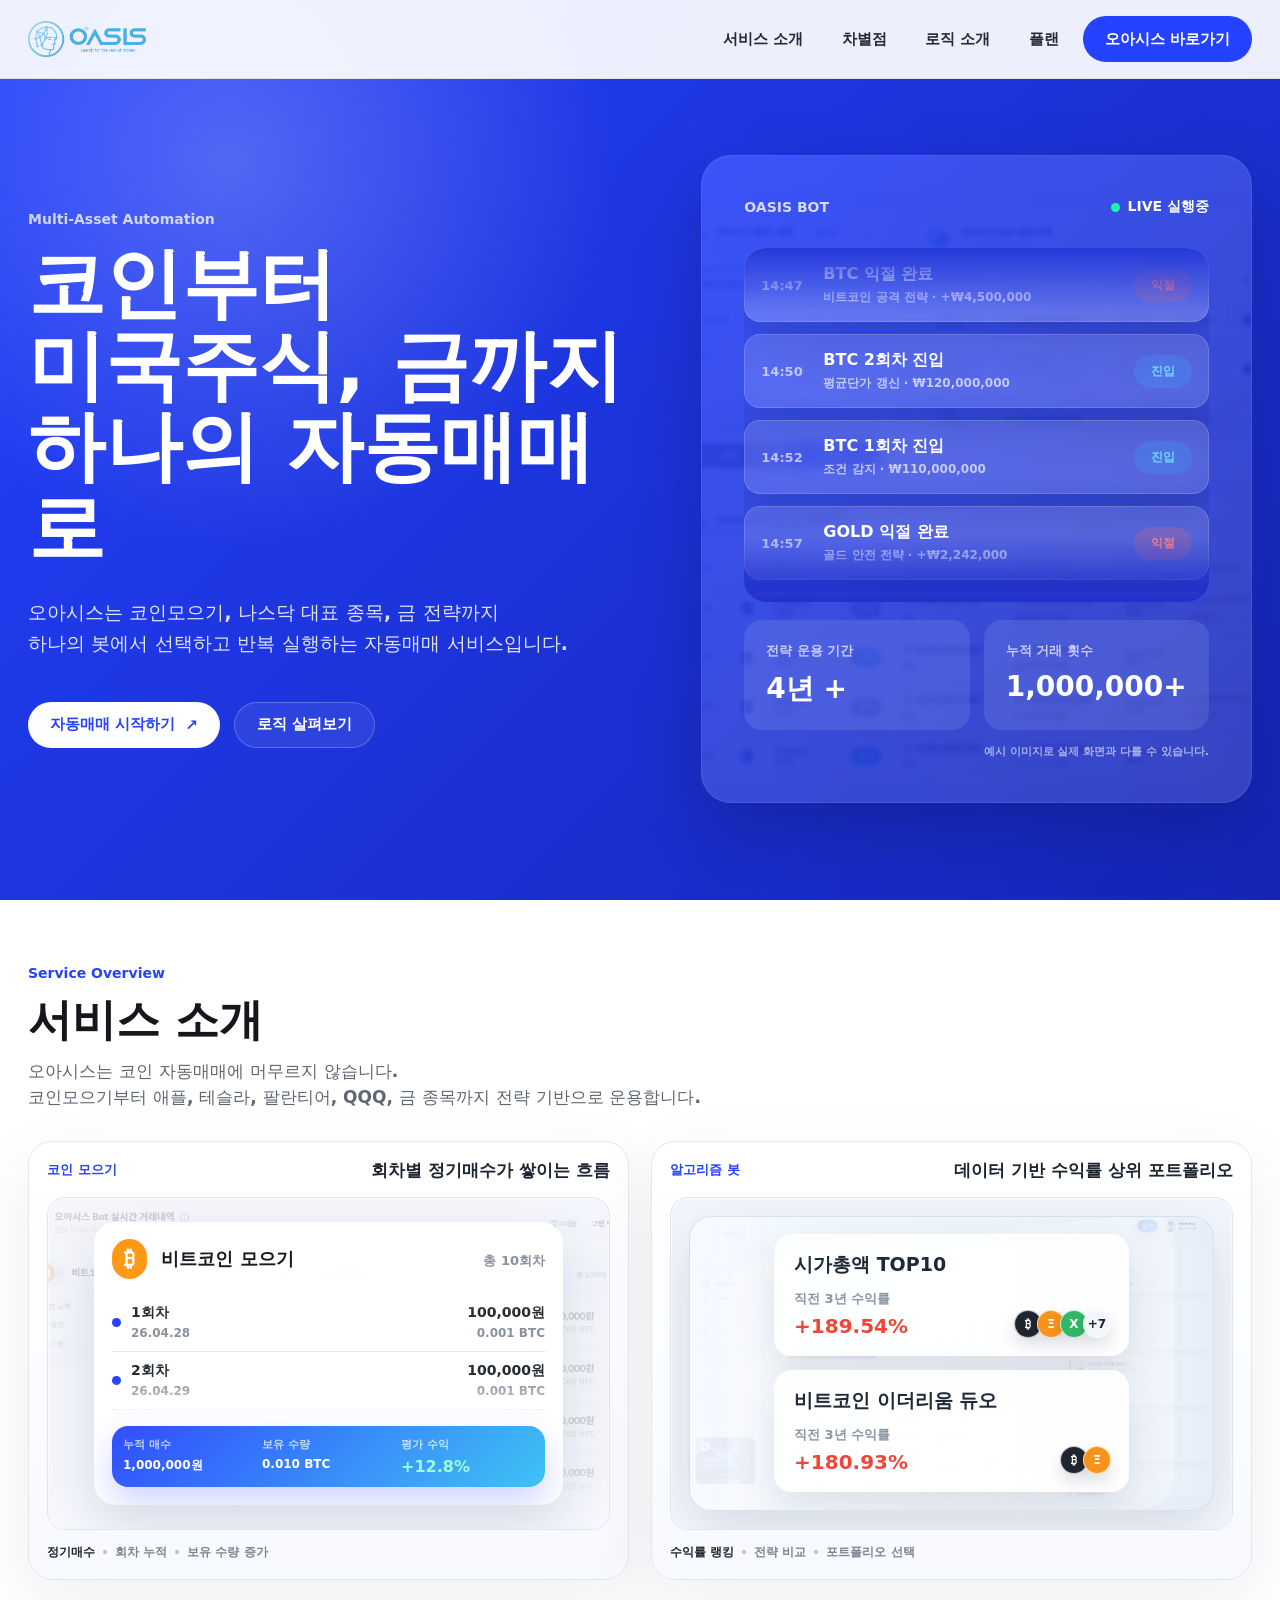
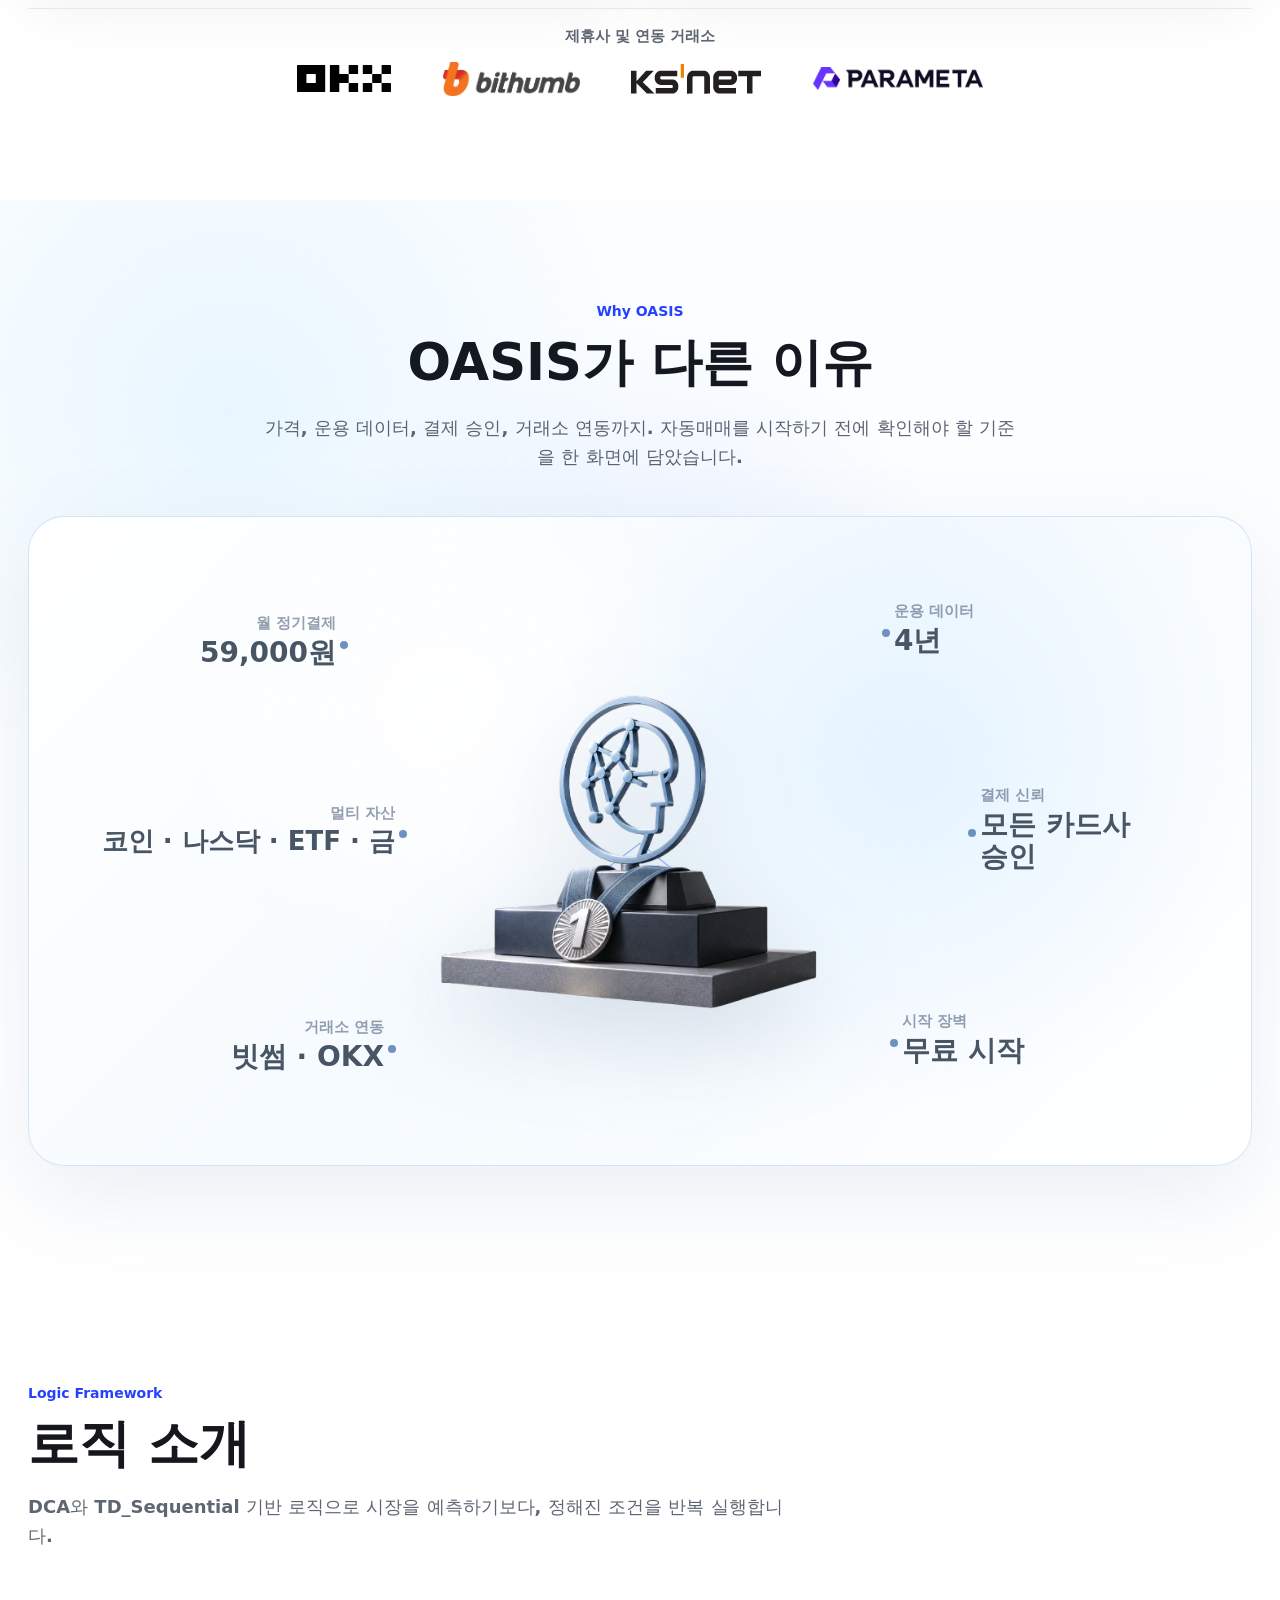
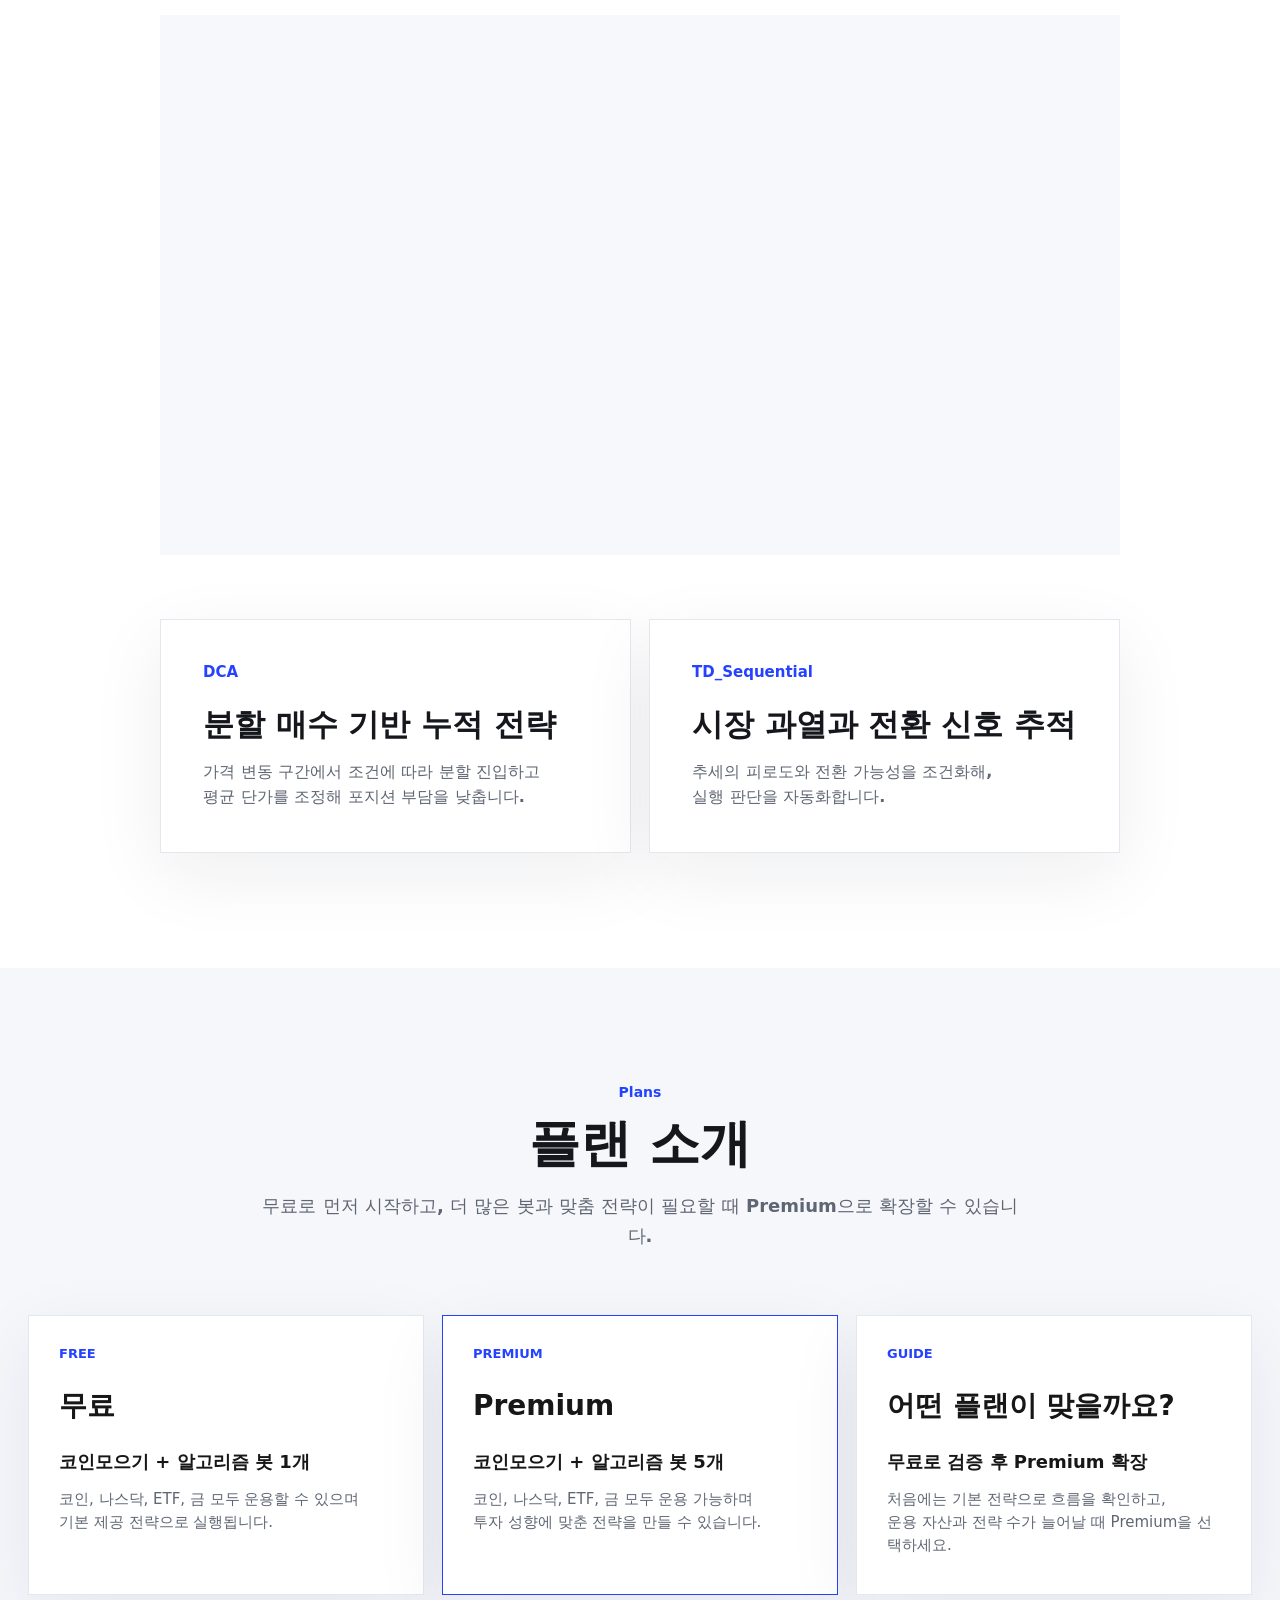
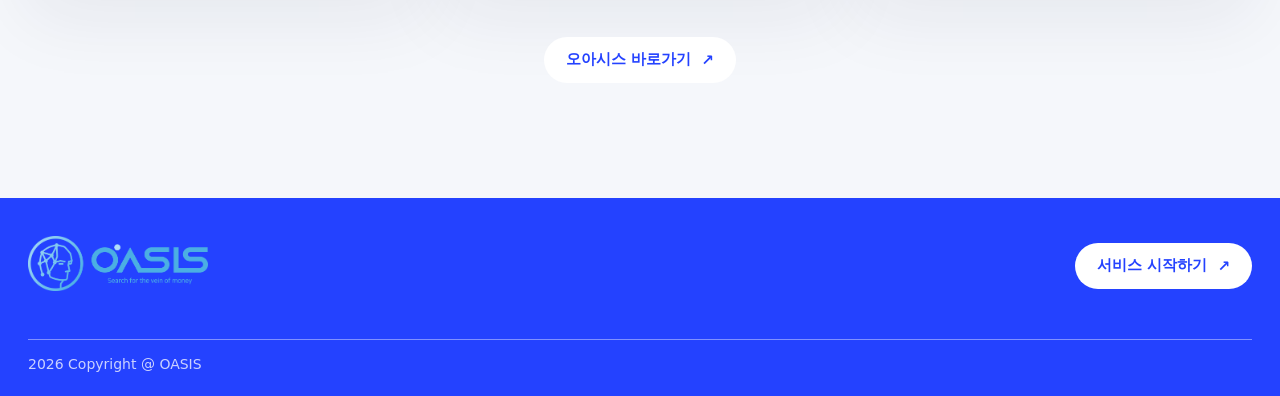
==== commit eae218db: "feat : 검색 등록용 도메인 및 robots 설정 정리" ====
--- a/index.html
+++ b/index.html
@@ -2,18 +2,19 @@
 <html lang="ko">
   <head>
     <meta charset="UTF-8" />
-    <meta name="viewport" content="width=device-width, initial-scale=1.0" />
-    <meta name="description" content="OASIS는 코인모으기, 미국주식, ETF, 금 전략을 하나의 봇에서 선택하고 반복 실행하는 멀티자산 자동매매 서비스입니다. 기본 전략부터 맞춤 전략까지 쉽게 시작하세요." />
-    <meta name="robots" content="index, follow" />
-    <meta name="theme-color" content="#2442ff" />
+    <meta name="viewport" content="width=device-width, initial-scale=1.0" />
+    <meta name="description" content="OASIS는 코인모으기, 미국주식, ETF, 금 전략을 하나의 봇에서 선택하고 반복 실행하는 멀티자산 자동매매 서비스입니다. 기본 전략부터 맞춤 전략까지 쉽게 시작하세요." />
+    <meta name="robots" content="index, follow" />
+    <meta name="naver-site-verification" content="74e7216bb2d8b42adafd89914f993fa68affcc21" />
+    <meta name="theme-color" content="#2442ff" />
     <meta name="application-name" content="OASIS" />
     <meta property="og:type" content="website" />
     <meta property="og:locale" content="ko_KR" />
     <meta property="og:site_name" content="OASIS" />
-    <meta property="og:url" content="https://www.oasisbot24.com/" />
+    <meta property="og:url" content="https://www.oasisbot365.com/" />
     <meta property="og:title" content="OASIS | 코인·나스닥·금 자동매매" />
     <meta property="og:description" content="OASIS는 코인모으기, 미국주식, ETF, 금 전략을 하나의 봇에서 선택하고 반복 실행하는 멀티자산 자동매매 서비스입니다. 기본 전략부터 맞춤 전략까지 쉽게 시작하세요." />
-    <meta property="og:image" content="https://www.oasisbot24.com/assets/oasis-og-image.png" />
+    <meta property="og:image" content="https://www.oasisbot365.com/assets/oasis-og-image.png" />
     <meta property="og:image:type" content="image/png" />
     <meta property="og:image:width" content="1200" />
     <meta property="og:image:height" content="630" />
@@ -21,9 +22,9 @@
     <meta name="twitter:card" content="summary_large_image" />
     <meta name="twitter:title" content="OASIS | 코인·나스닥·금 자동매매" />
     <meta name="twitter:description" content="OASIS는 코인모으기, 미국주식, ETF, 금 전략을 하나의 봇에서 선택하고 반복 실행하는 멀티자산 자동매매 서비스입니다. 기본 전략부터 맞춤 전략까지 쉽게 시작하세요." />
-    <meta name="twitter:image" content="https://www.oasisbot24.com/assets/oasis-og-image.png" />
+    <meta name="twitter:image" content="https://www.oasisbot365.com/assets/oasis-og-image.png" />
     <meta name="twitter:image:alt" content="OASIS 코인, 나스닥, ETF, 금 자동매매 서비스 소개 이미지" />
-    <link rel="canonical" href="https://www.oasisbot24.com/" />
+    <link rel="canonical" href="https://www.oasisbot365.com/" />
     <title>OASIS | 코인·나스닥·ETF·금 자동매매</title>
     <link rel="icon" type="image/png" href="assets/oasis-favicon.png" />
     <link rel="stylesheet" href="styles.css?v=20260507-bright-graph" />
@@ -32,7 +33,7 @@
         "@context": "https://schema.org",
         "@type": "WebSite",
         "name": "OASIS",
-        "url": "https://www.oasisbot24.com/",
+        "url": "https://www.oasisbot365.com/",
         "description": "OASIS는 코인모으기, 미국주식, ETF, 금 전략을 하나의 봇에서 선택하고 반복 실행하는 멀티자산 자동매매 서비스입니다. 기본 전략부터 맞춤 전략까지 쉽게 시작하세요.",
         "inLanguage": "ko-KR"
       }
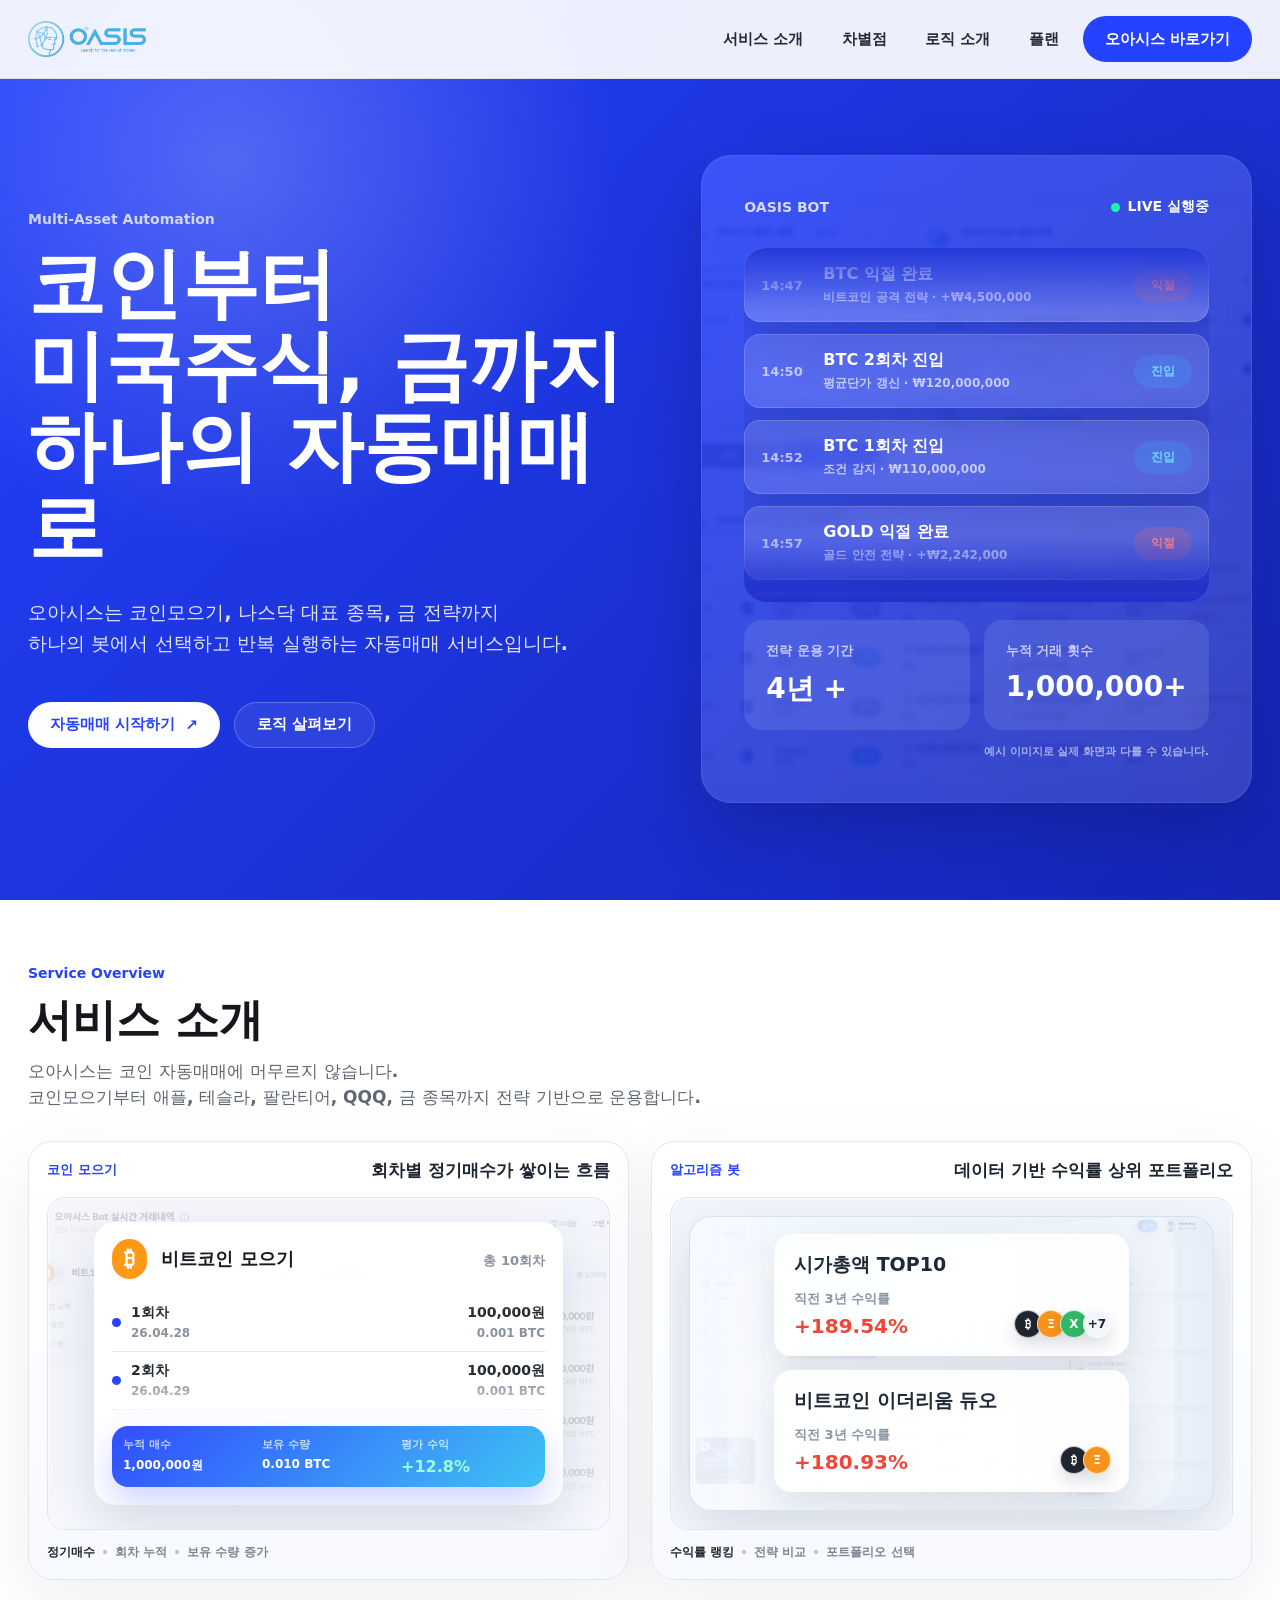
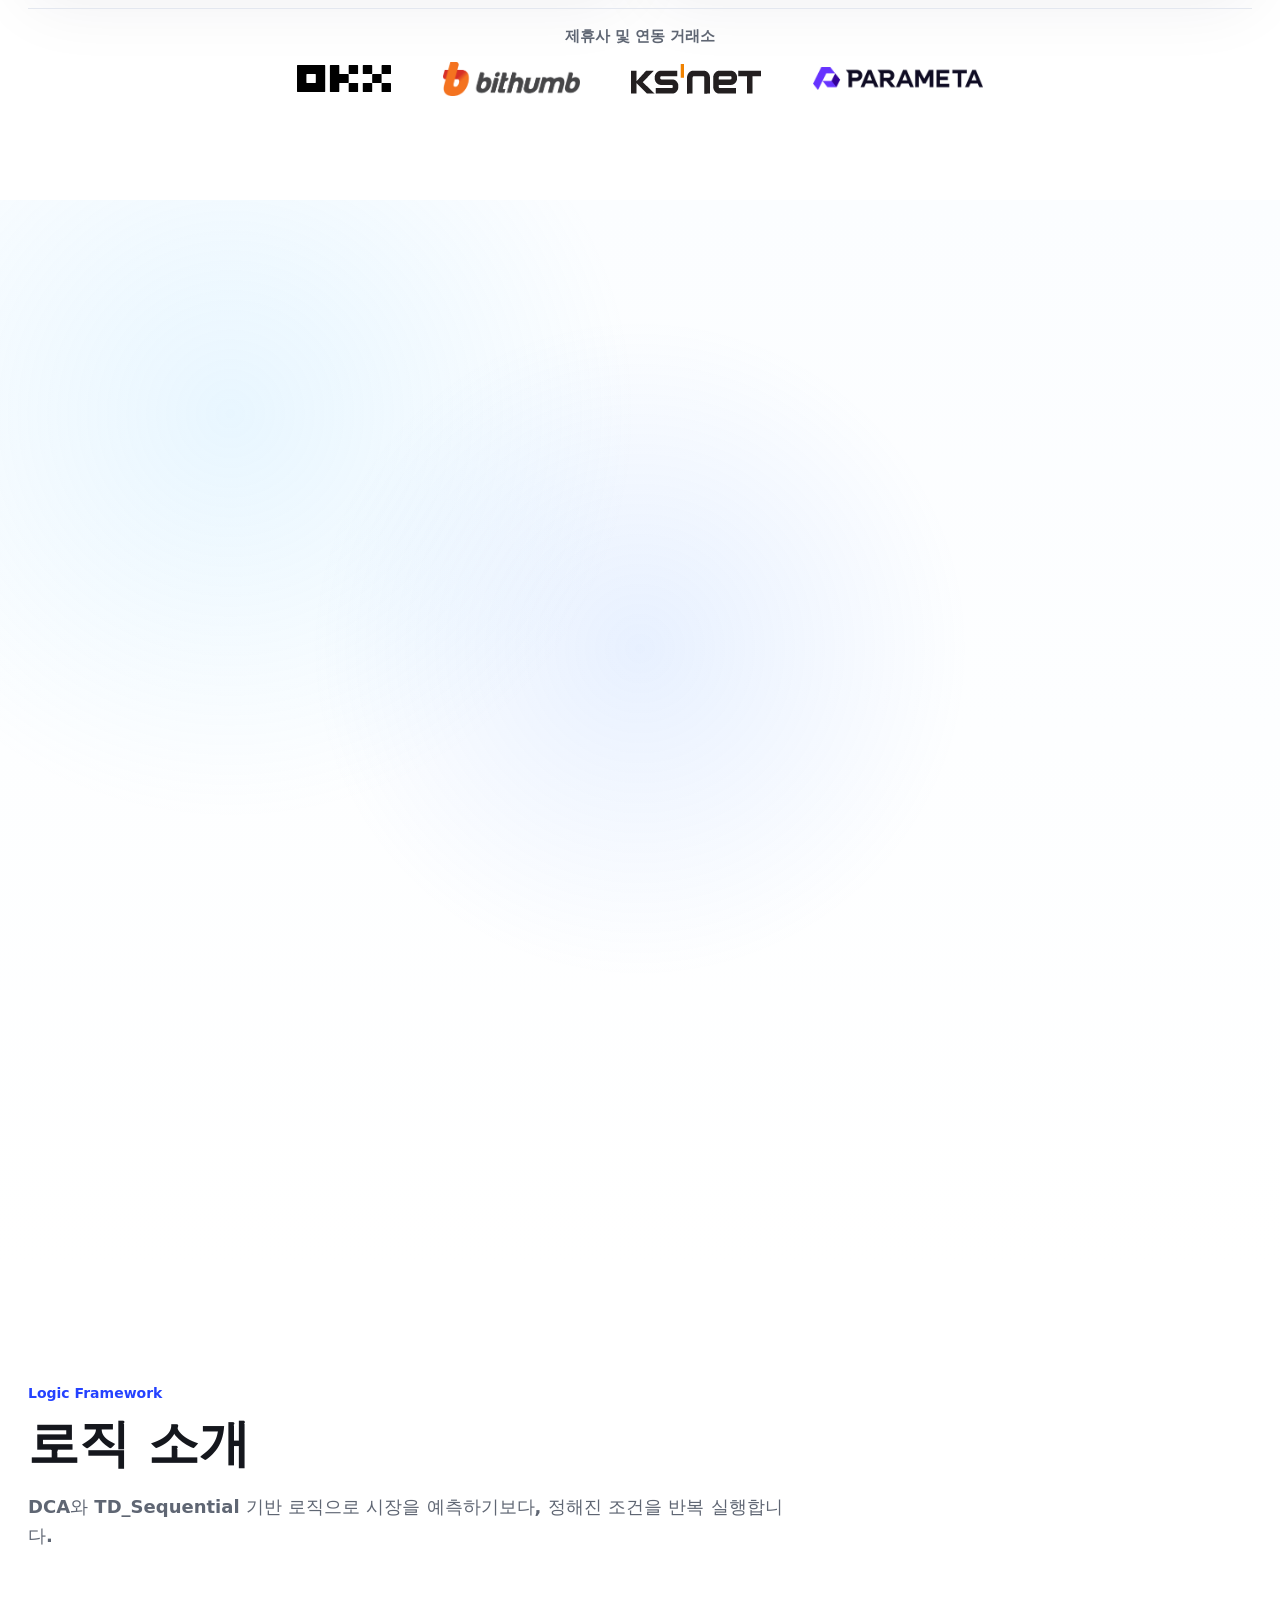
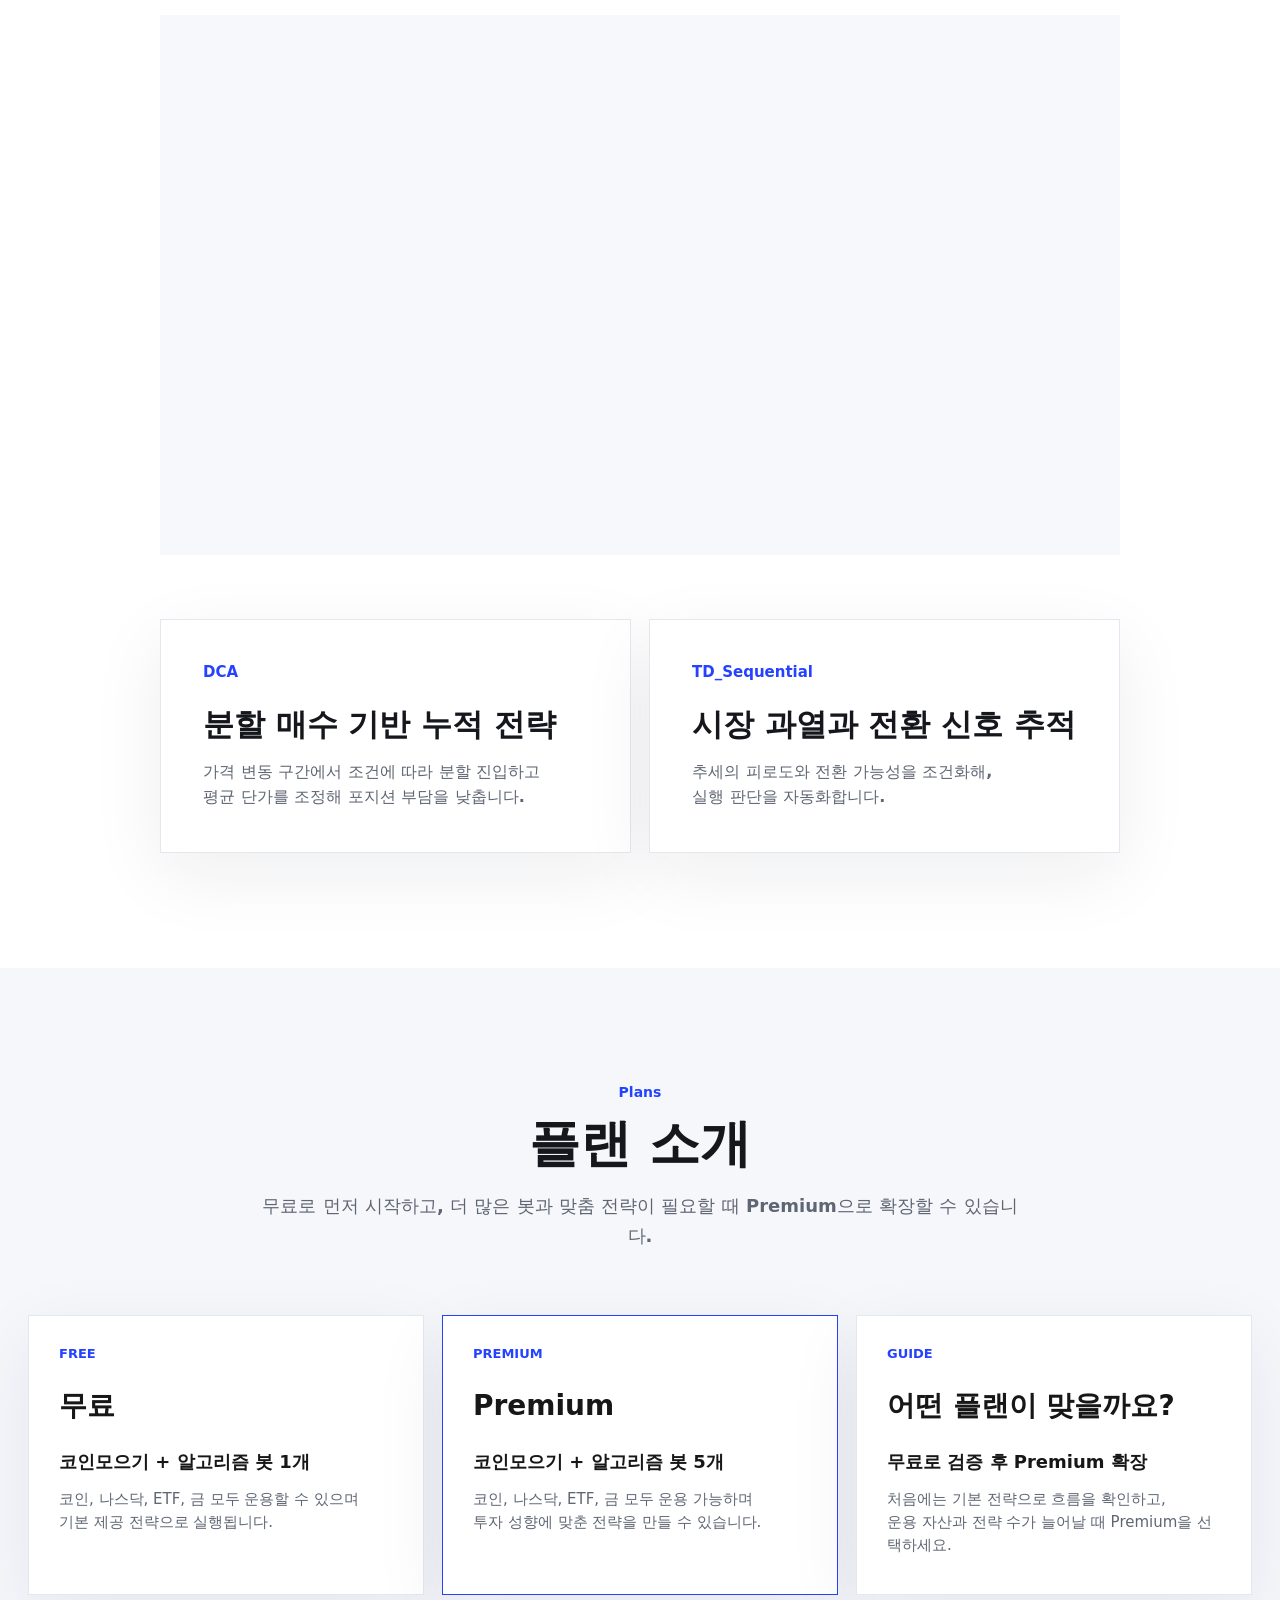
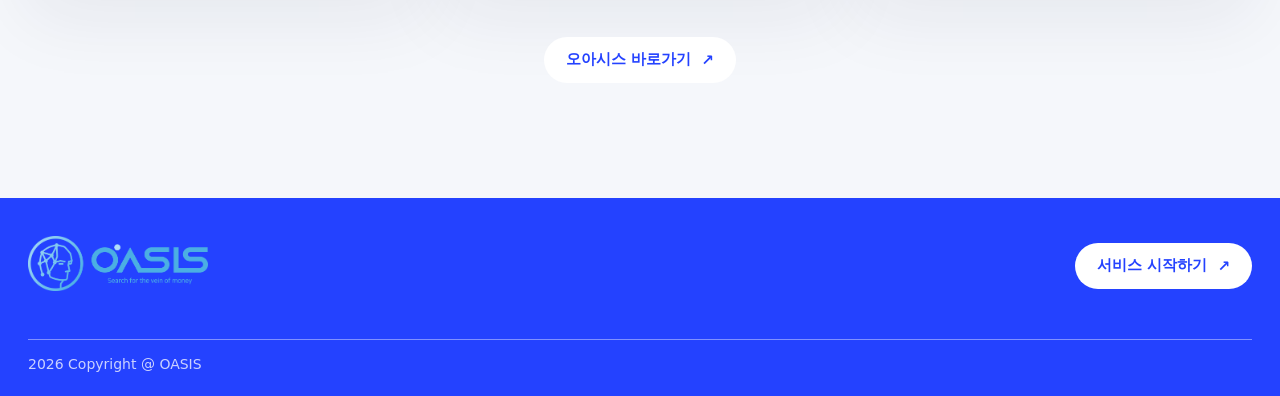
==== commit 3cb574a0: "feat : SEO 설명 문구 업데이트" ====
--- a/index.html
+++ b/index.html
@@ -3,7 +3,7 @@
   <head>
     <meta charset="UTF-8" />
     <meta name="viewport" content="width=device-width, initial-scale=1.0" />
-    <meta name="description" content="OASIS는 코인모으기, 미국주식, ETF, 금 전략을 하나의 봇에서 선택하고 반복 실행하는 멀티자산 자동매매 서비스입니다. 기본 전략부터 맞춤 전략까지 쉽게 시작하세요." />
+    <meta name="description" content="OASIS는 AI 시장분석 기반 비트코인 자동매매와 나스닥, ETF, 금 자동매매를 제공하는 서비스입니다. AI 자동매매는 오아시스에서." />
     <meta name="robots" content="index, follow" />
     <meta name="naver-site-verification" content="74e7216bb2d8b42adafd89914f993fa68affcc21" />
     <meta name="theme-color" content="#2442ff" />
@@ -13,7 +13,7 @@
     <meta property="og:site_name" content="OASIS" />
     <meta property="og:url" content="https://www.oasisbot365.com/" />
     <meta property="og:title" content="OASIS | 코인·나스닥·금 자동매매" />
-    <meta property="og:description" content="OASIS는 코인모으기, 미국주식, ETF, 금 전략을 하나의 봇에서 선택하고 반복 실행하는 멀티자산 자동매매 서비스입니다. 기본 전략부터 맞춤 전략까지 쉽게 시작하세요." />
+    <meta property="og:description" content="OASIS는 AI 시장분석 기반 비트코인 자동매매와 나스닥, ETF, 금 자동매매를 제공하는 서비스입니다. AI 자동매매는 오아시스에서." />
     <meta property="og:image" content="https://www.oasisbot365.com/assets/oasis-og-image.png" />
     <meta property="og:image:type" content="image/png" />
     <meta property="og:image:width" content="1200" />
@@ -21,7 +21,7 @@
     <meta property="og:image:alt" content="OASIS 코인, 나스닥, ETF, 금 자동매매 서비스 소개 이미지" />
     <meta name="twitter:card" content="summary_large_image" />
     <meta name="twitter:title" content="OASIS | 코인·나스닥·금 자동매매" />
-    <meta name="twitter:description" content="OASIS는 코인모으기, 미국주식, ETF, 금 전략을 하나의 봇에서 선택하고 반복 실행하는 멀티자산 자동매매 서비스입니다. 기본 전략부터 맞춤 전략까지 쉽게 시작하세요." />
+    <meta name="twitter:description" content="OASIS는 AI 시장분석 기반 비트코인 자동매매와 나스닥, ETF, 금 자동매매를 제공하는 서비스입니다. AI 자동매매는 오아시스에서." />
     <meta name="twitter:image" content="https://www.oasisbot365.com/assets/oasis-og-image.png" />
     <meta name="twitter:image:alt" content="OASIS 코인, 나스닥, ETF, 금 자동매매 서비스 소개 이미지" />
     <link rel="canonical" href="https://www.oasisbot365.com/" />
@@ -34,7 +34,7 @@
         "@type": "WebSite",
         "name": "OASIS",
         "url": "https://www.oasisbot365.com/",
-        "description": "OASIS는 코인모으기, 미국주식, ETF, 금 전략을 하나의 봇에서 선택하고 반복 실행하는 멀티자산 자동매매 서비스입니다. 기본 전략부터 맞춤 전략까지 쉽게 시작하세요.",
+        "description": "OASIS는 AI 시장분석 기반 비트코인 자동매매와 나스닥, ETF, 금 자동매매를 제공하는 서비스입니다. AI 자동매매는 오아시스에서.",
         "inLanguage": "ko-KR"
       }
     </script>
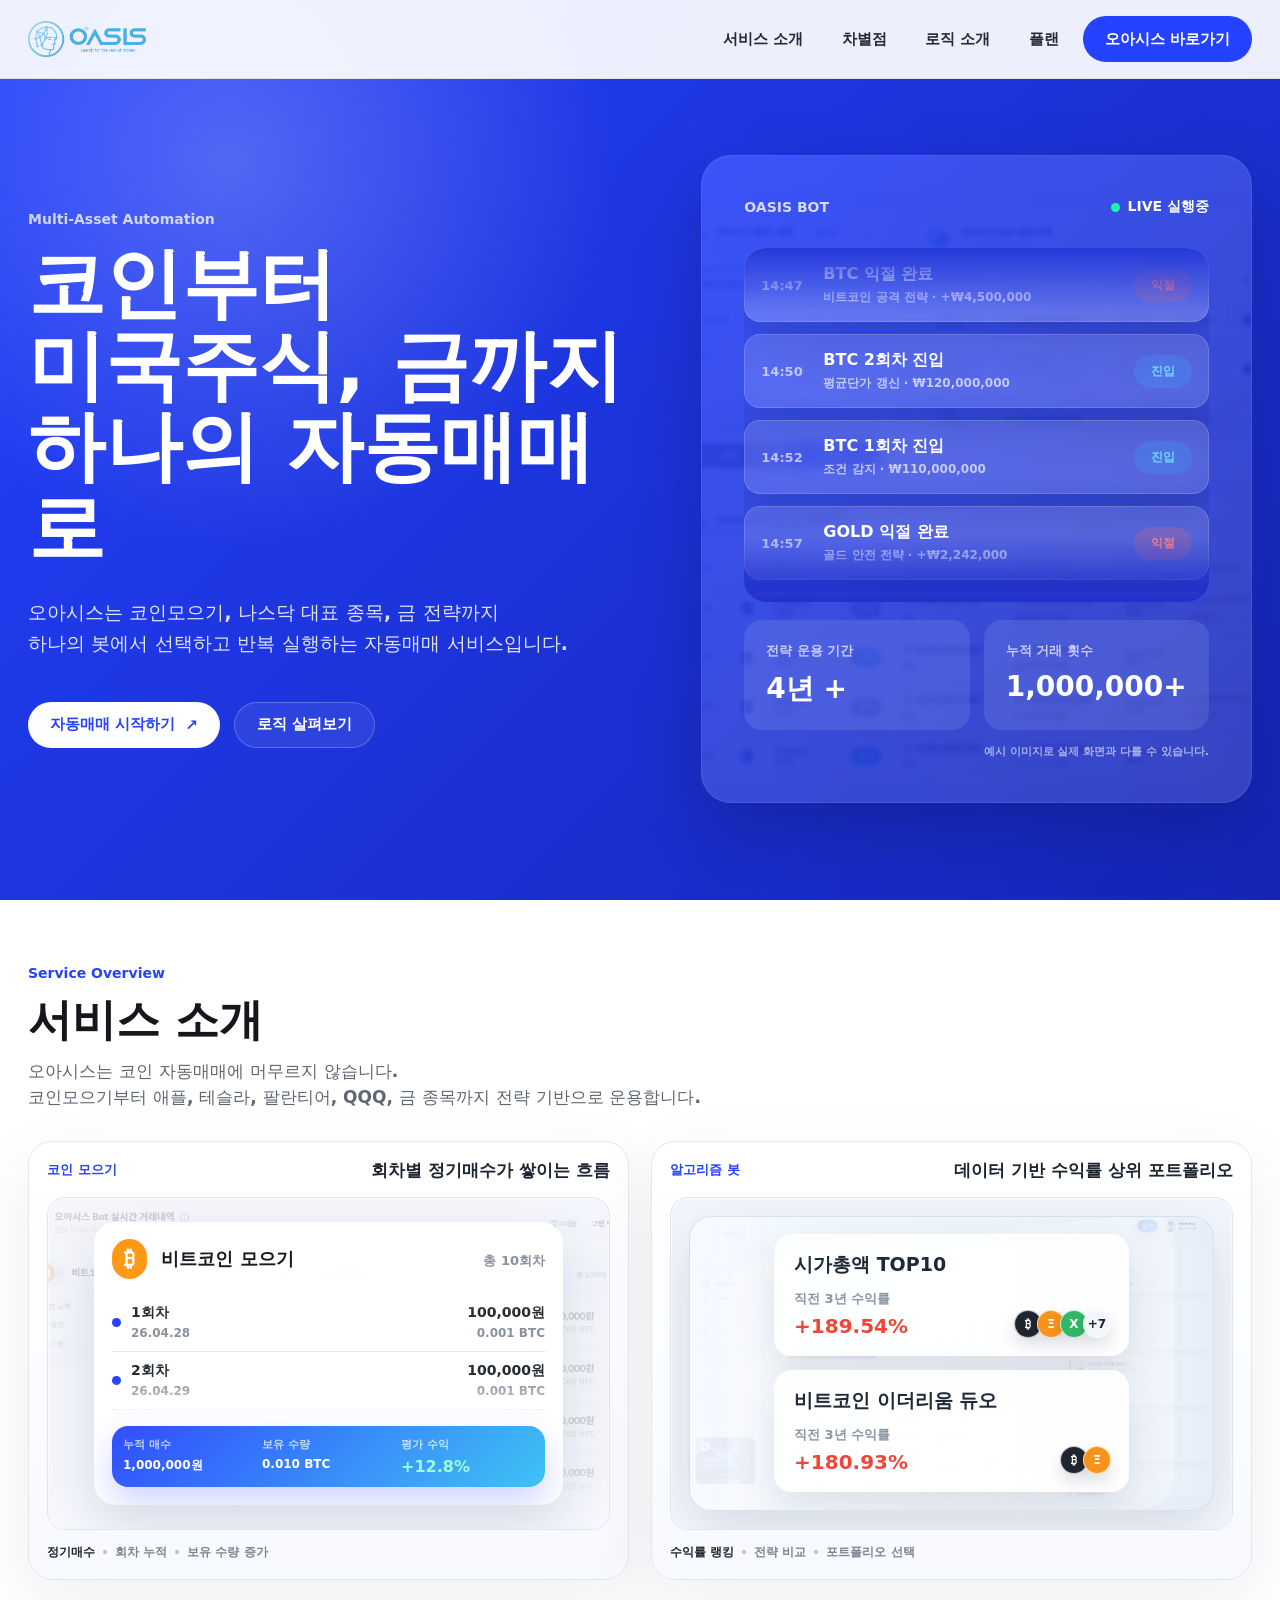
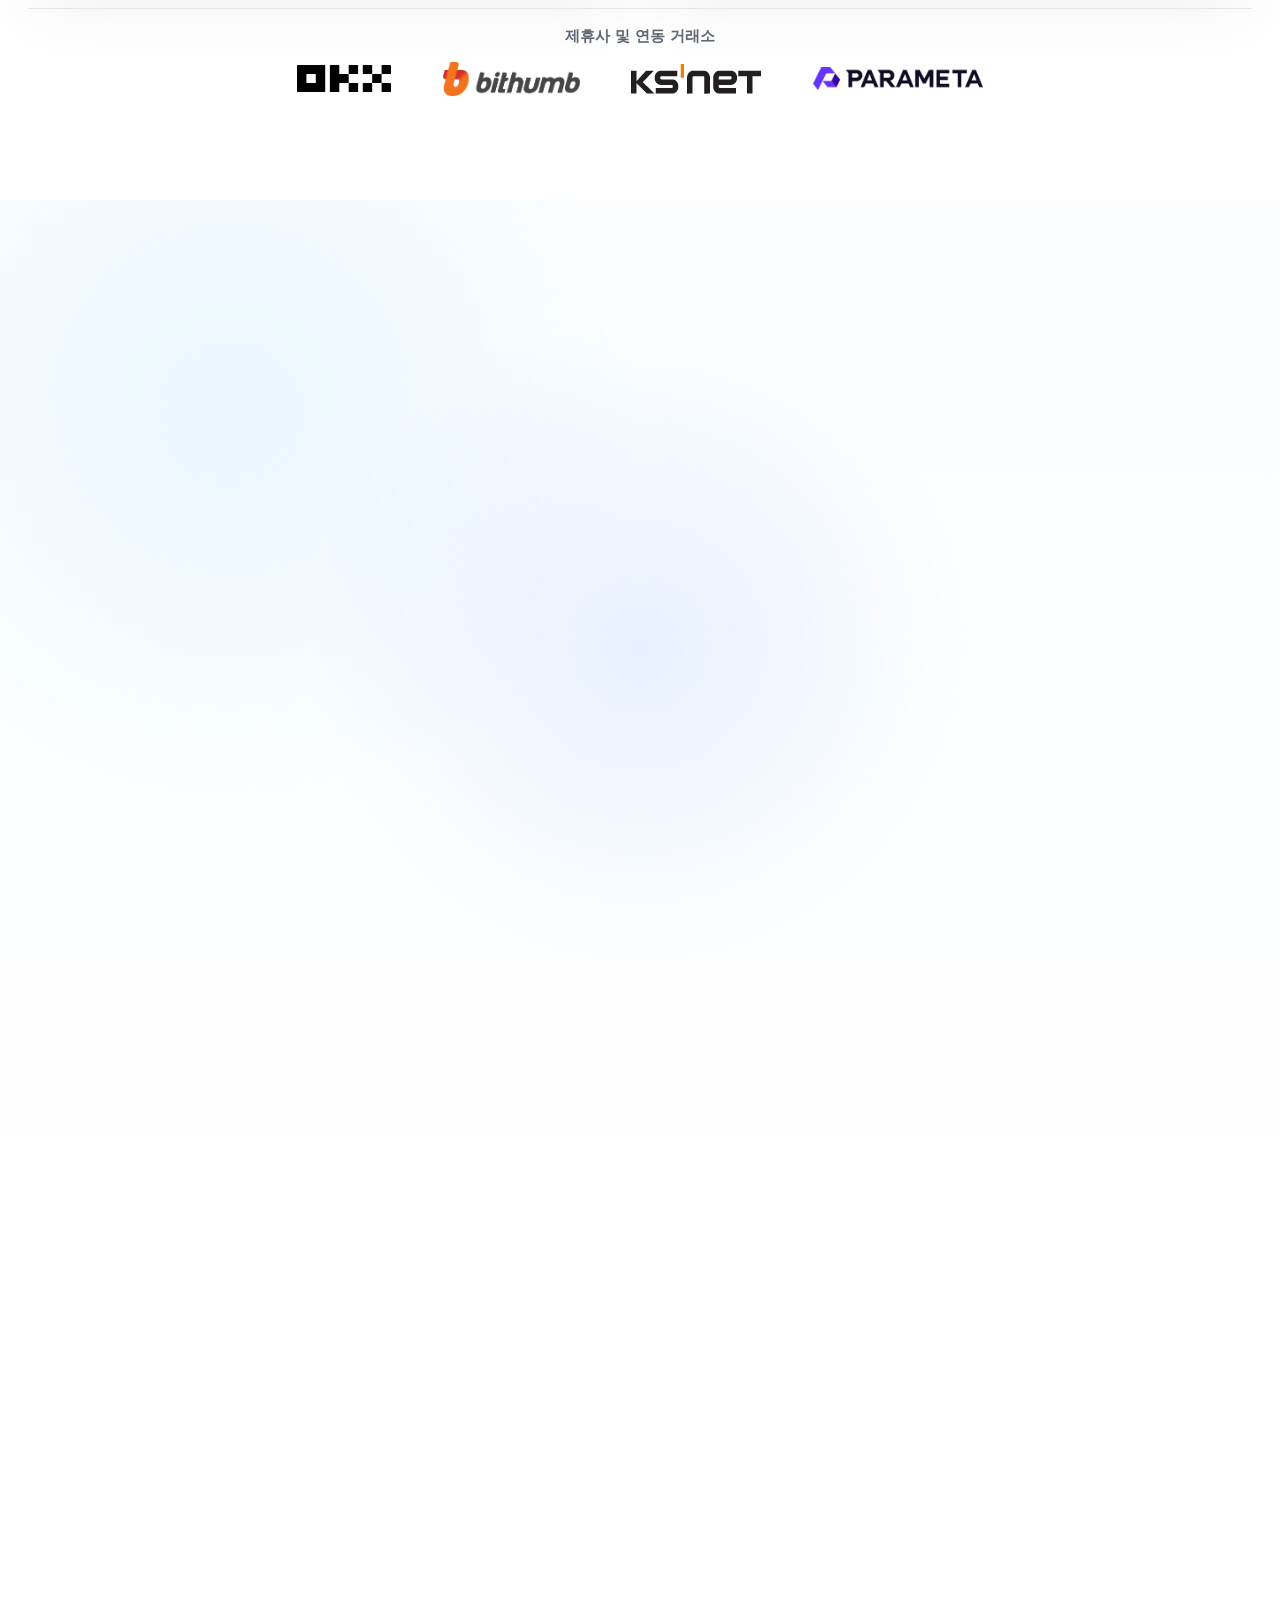
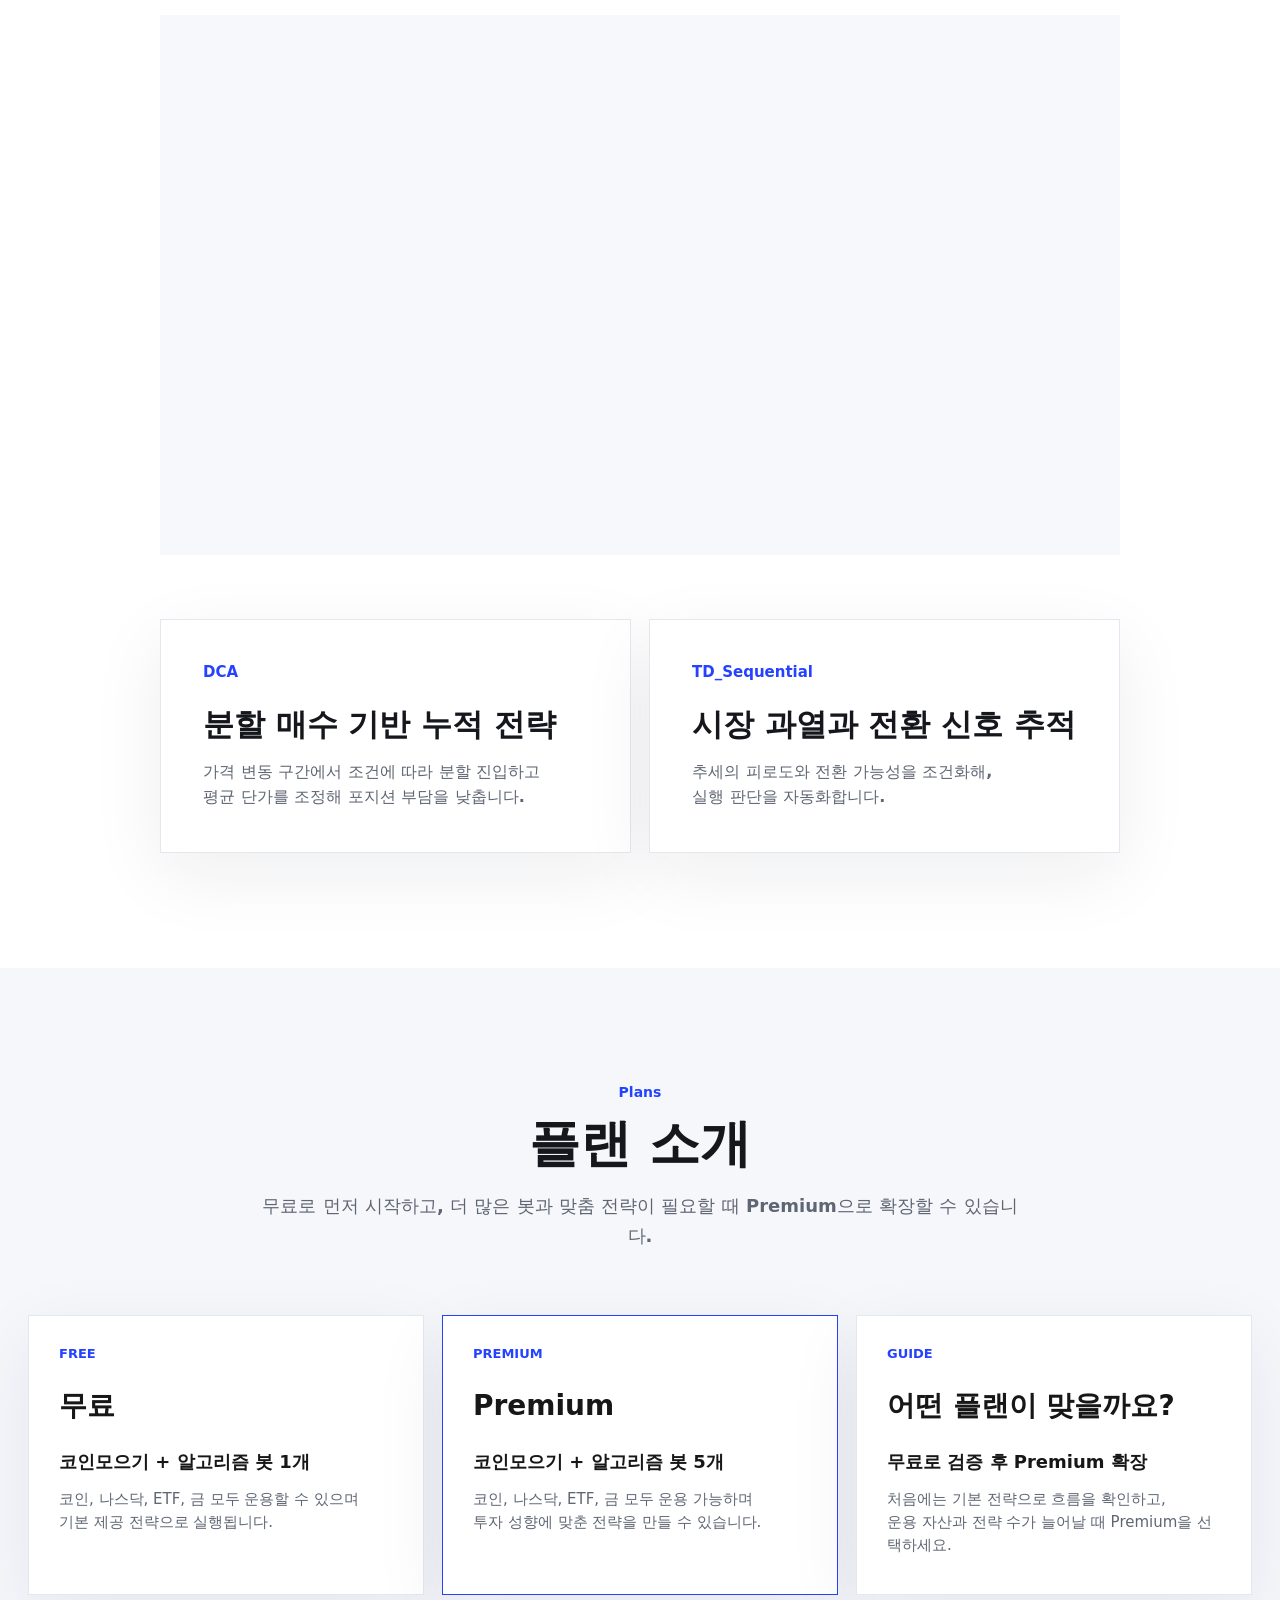
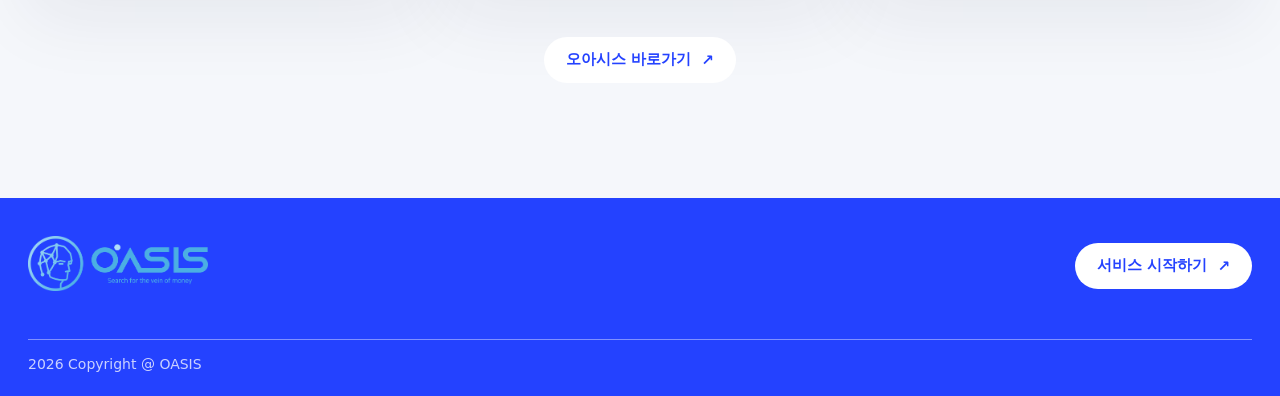
==== commit 8a3b3ba4: "feat : 네이버 서브링크용 하위 URL 구조 추가" ====
--- a/index.html
+++ b/index.html
@@ -1,7 +1,8 @@
 ﻿<!doctype html>
 <html lang="ko">
-  <head>
-    <meta charset="UTF-8" />
+  <head>
+    <base href="/" />
+    <meta charset="UTF-8" />
     <meta name="viewport" content="width=device-width, initial-scale=1.0" />
     <meta name="description" content="OASIS는 AI 시장분석 기반 비트코인 자동매매와 나스닥, ETF, 금 자동매매를 제공하는 서비스입니다. AI 자동매매는 오아시스에서." />
     <meta name="robots" content="index, follow" />
@@ -41,16 +42,16 @@
   </head>
   <body>
     <header class="site-header">
-      <a class="brand" href="#hero" aria-label="OASIS 홈">
-        <img src="assets/oasis-wordmark.png" alt="OASIS" />
-      </a>
-      <nav class="nav-links" aria-label="주요 메뉴">
-        <a href="#service">서비스 소개</a>
-        <a href="#difference">차별점</a>
-        <a href="#logic">로직 소개</a>
-        <a href="#plans">플랜</a>
-      </nav>
-      <a class="header-cta" href="https://cloud.oasisbot24.com/" target="_blank" rel="noopener noreferrer">오아시스 바로가기</a>
+      <a class="brand" href="/" aria-label="OASIS 홈">
+        <img src="assets/oasis-wordmark.png" alt="OASIS" />
+      </a>
+      <nav class="nav-links" aria-label="주요 메뉴">
+        <a href="/service">서비스 소개</a>
+        <a href="/difference">차별점</a>
+        <a href="/logic">로직 소개</a>
+        <a href="/plans">플랜</a>
+      </nav>
+      <a class="header-cta" href="/start">오아시스 바로가기</a>
     </header>
 
     <main>
@@ -70,8 +71,8 @@
               <span class="hero-line">반복 실행하는 자동매매 서비스입니다.</span>
             </p>
             <div class="hero-actions">
-              <a class="button primary" href="https://cloud.oasisbot24.com/" target="_blank" rel="noopener noreferrer">자동매매 시작하기 <span aria-hidden="true">&#8599;</span></a>
-              <a class="button ghost" href="#logic">로직 살펴보기</a>
+              <a class="button primary" href="/start">자동매매 시작하기 <span aria-hidden="true">&#8599;</span></a>
+              <a class="button ghost" href="/logic">로직 살펴보기</a>
             </div>
           </div>
 
@@ -547,17 +548,17 @@
           </article>
         </div>
         <div class="plans-cta">
-          <a class="button primary" href="https://cloud.oasisbot24.com/" target="_blank" rel="noopener noreferrer">오아시스 바로가기 <span aria-hidden="true">&#8599;</span></a>
+          <a class="button primary" href="/start">오아시스 바로가기 <span aria-hidden="true">&#8599;</span></a>
         </div>
       </section>
 
       <footer class="site-footer" id="footer">
         <div>
-          <a class="brand footer-brand" href="#hero">
+          <a class="brand footer-brand" href="/">
             <img src="assets/oasis-logo-transparent.png" alt="OASIS" />
           </a>
         </div>
-        <a class="footer-cta" href="https://cloud.oasisbot24.com/" target="_blank" rel="noopener noreferrer">서비스 시작하기 <span aria-hidden="true">&#8599;</span></a>
+        <a class="footer-cta" href="/start">서비스 시작하기 <span aria-hidden="true">&#8599;</span></a>
         <p class="copyright">2026 Copyright @ OASIS</p>
       </footer>
     </main>
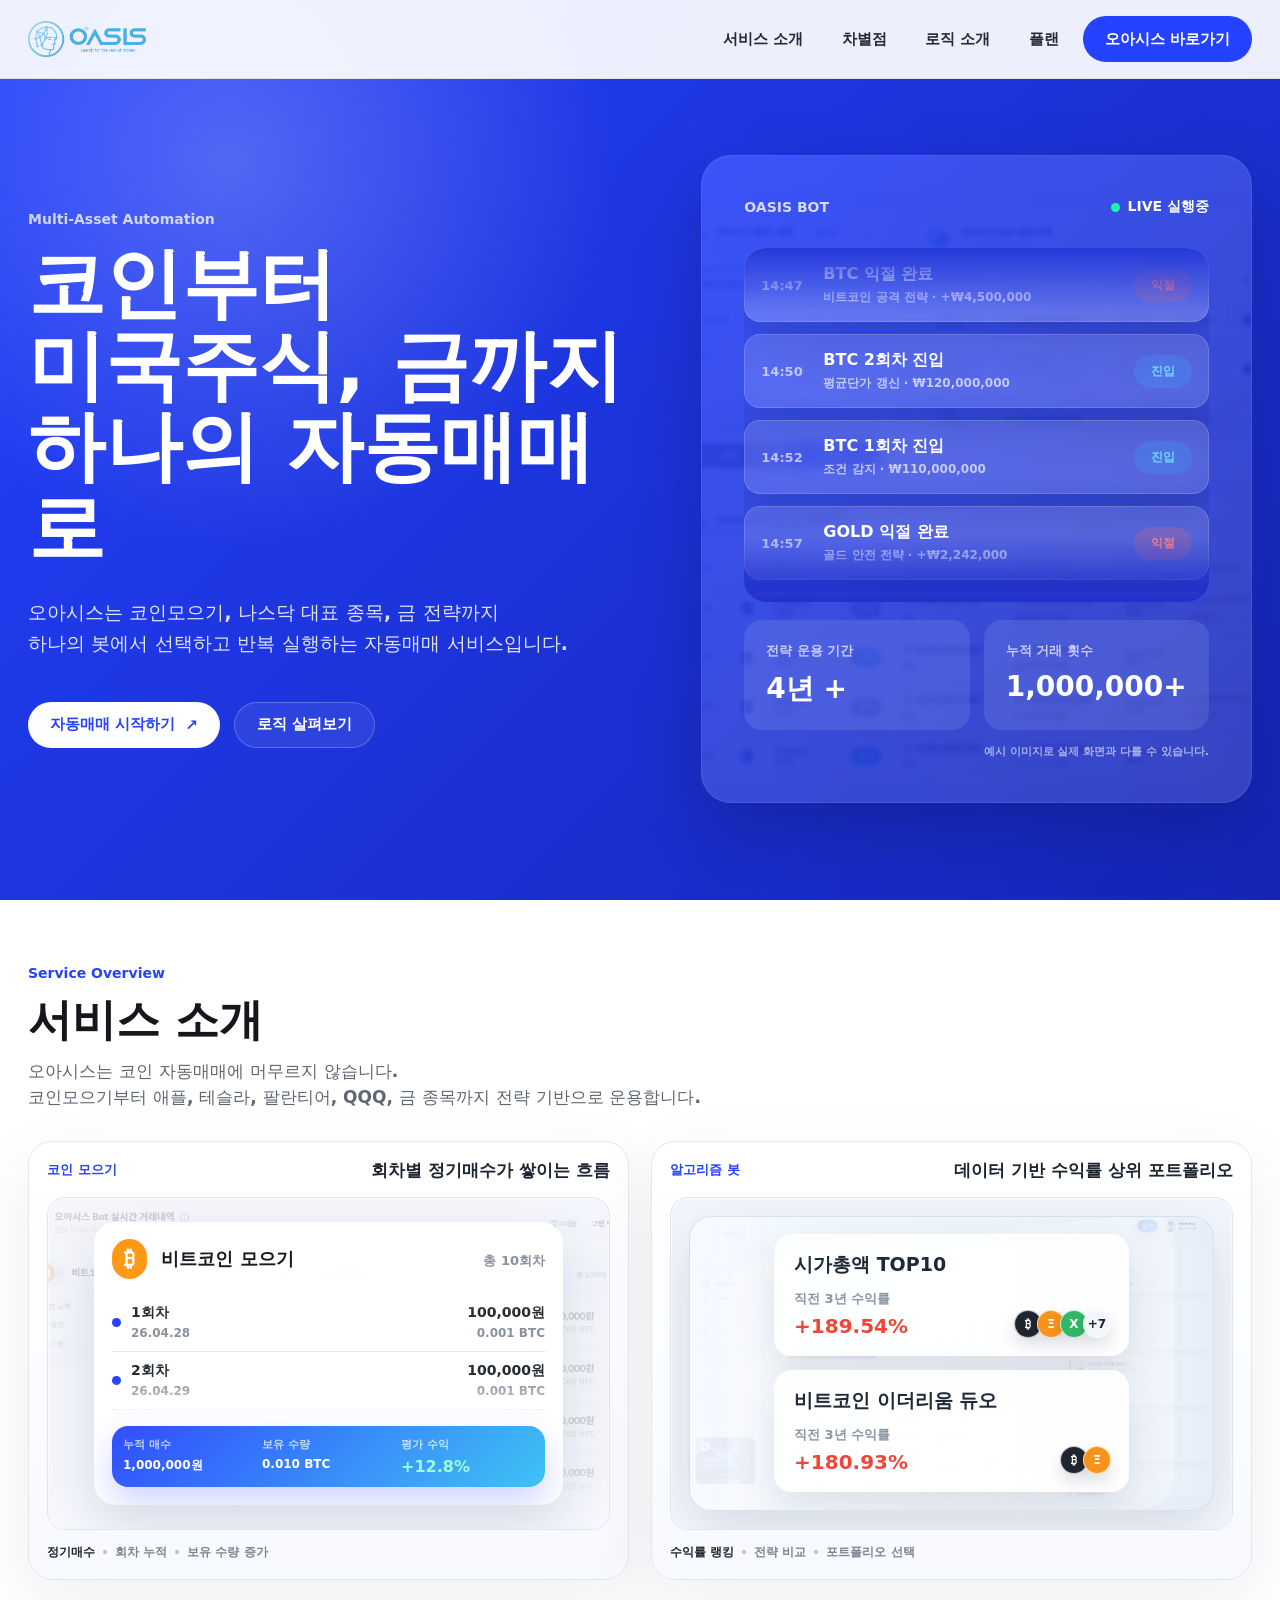
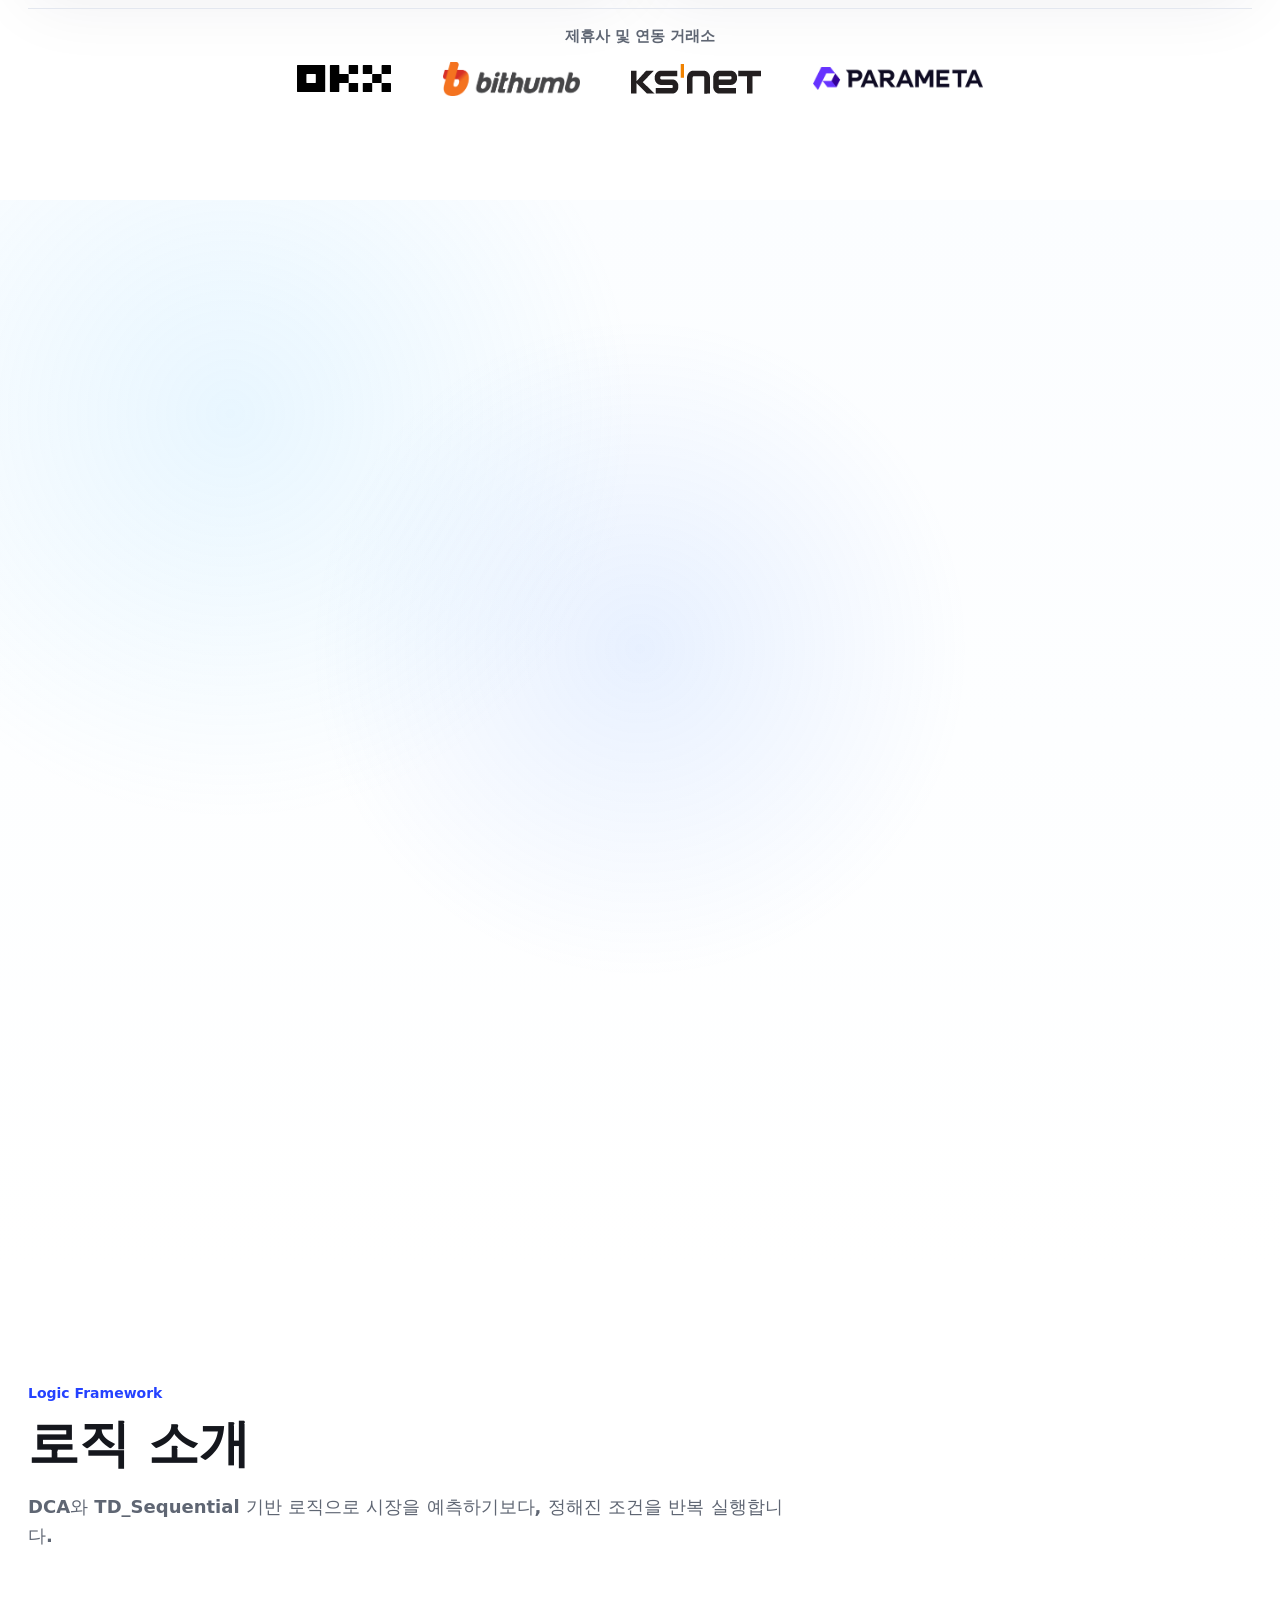
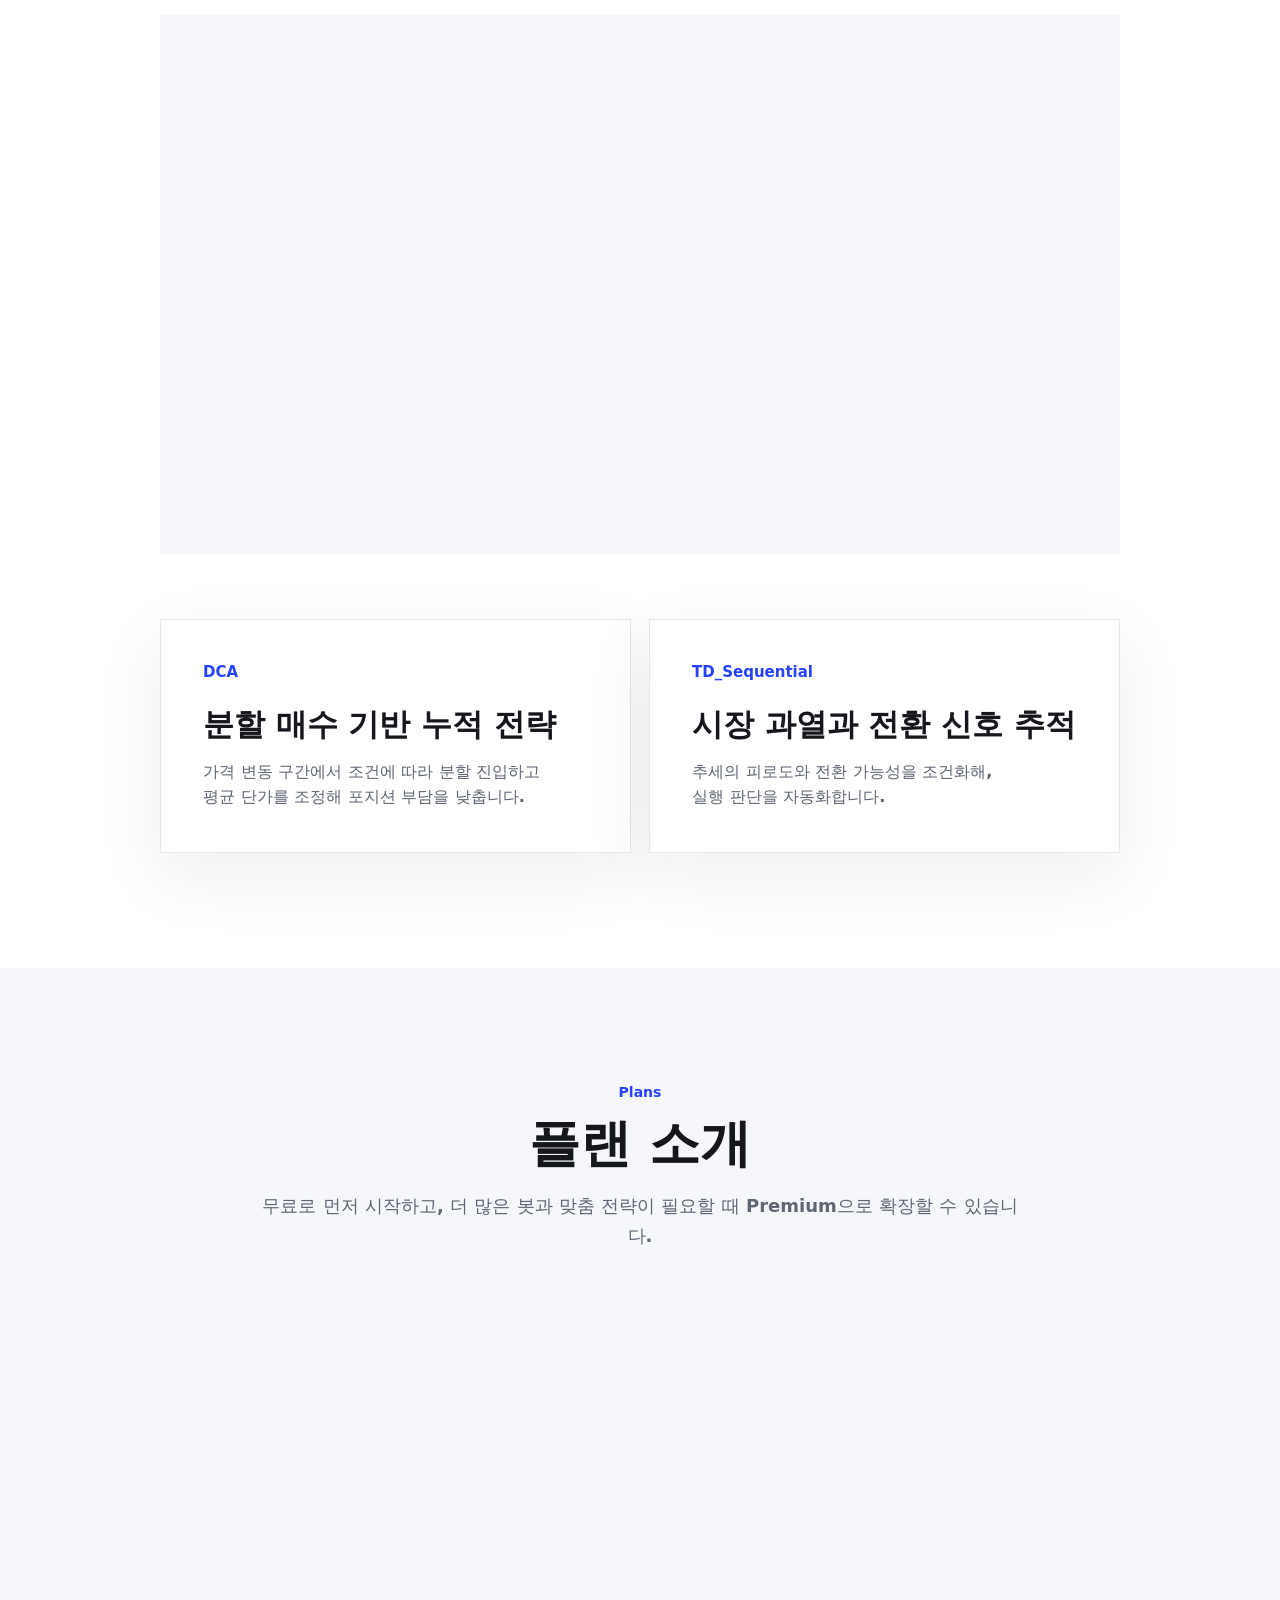
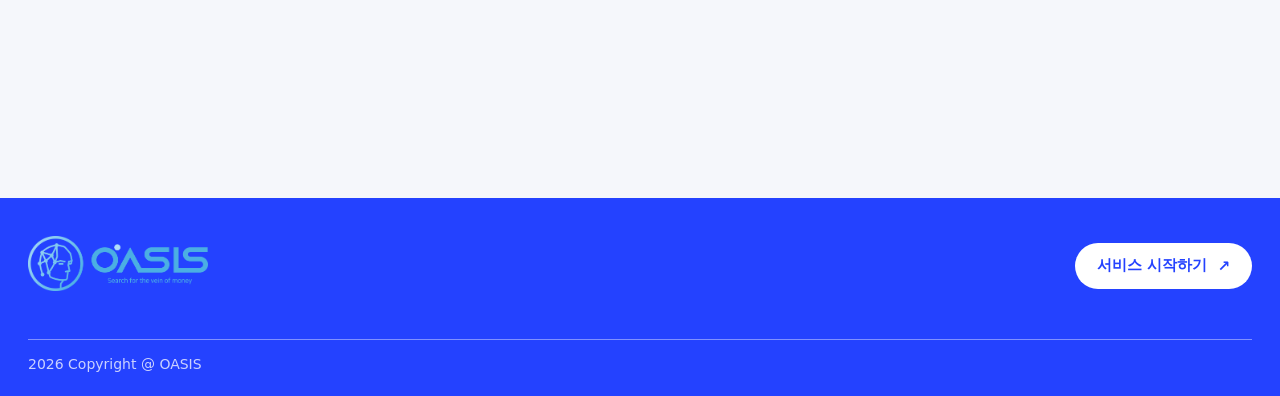
==== commit 7fac6185: "fix : 네이버 서치어드바이저 head 섹션 변경" ====
--- a/index.html
+++ b/index.html
@@ -6,7 +6,7 @@
     <meta name="viewport" content="width=device-width, initial-scale=1.0" />
     <meta name="description" content="OASIS는 AI 시장분석 기반 비트코인 자동매매와 나스닥, ETF, 금 자동매매를 제공하는 서비스입니다. AI 자동매매는 오아시스에서." />
     <meta name="robots" content="index, follow" />
-    <meta name="naver-site-verification" content="74e7216bb2d8b42adafd89914f993fa68affcc21" />
+    <meta name="naver-site-verification" content="14c3b085bfd2e3eb64504a01d62e5f80c22dac4e" />
     <meta name="theme-color" content="#2442ff" />
     <meta name="application-name" content="OASIS" />
     <meta property="og:type" content="website" />
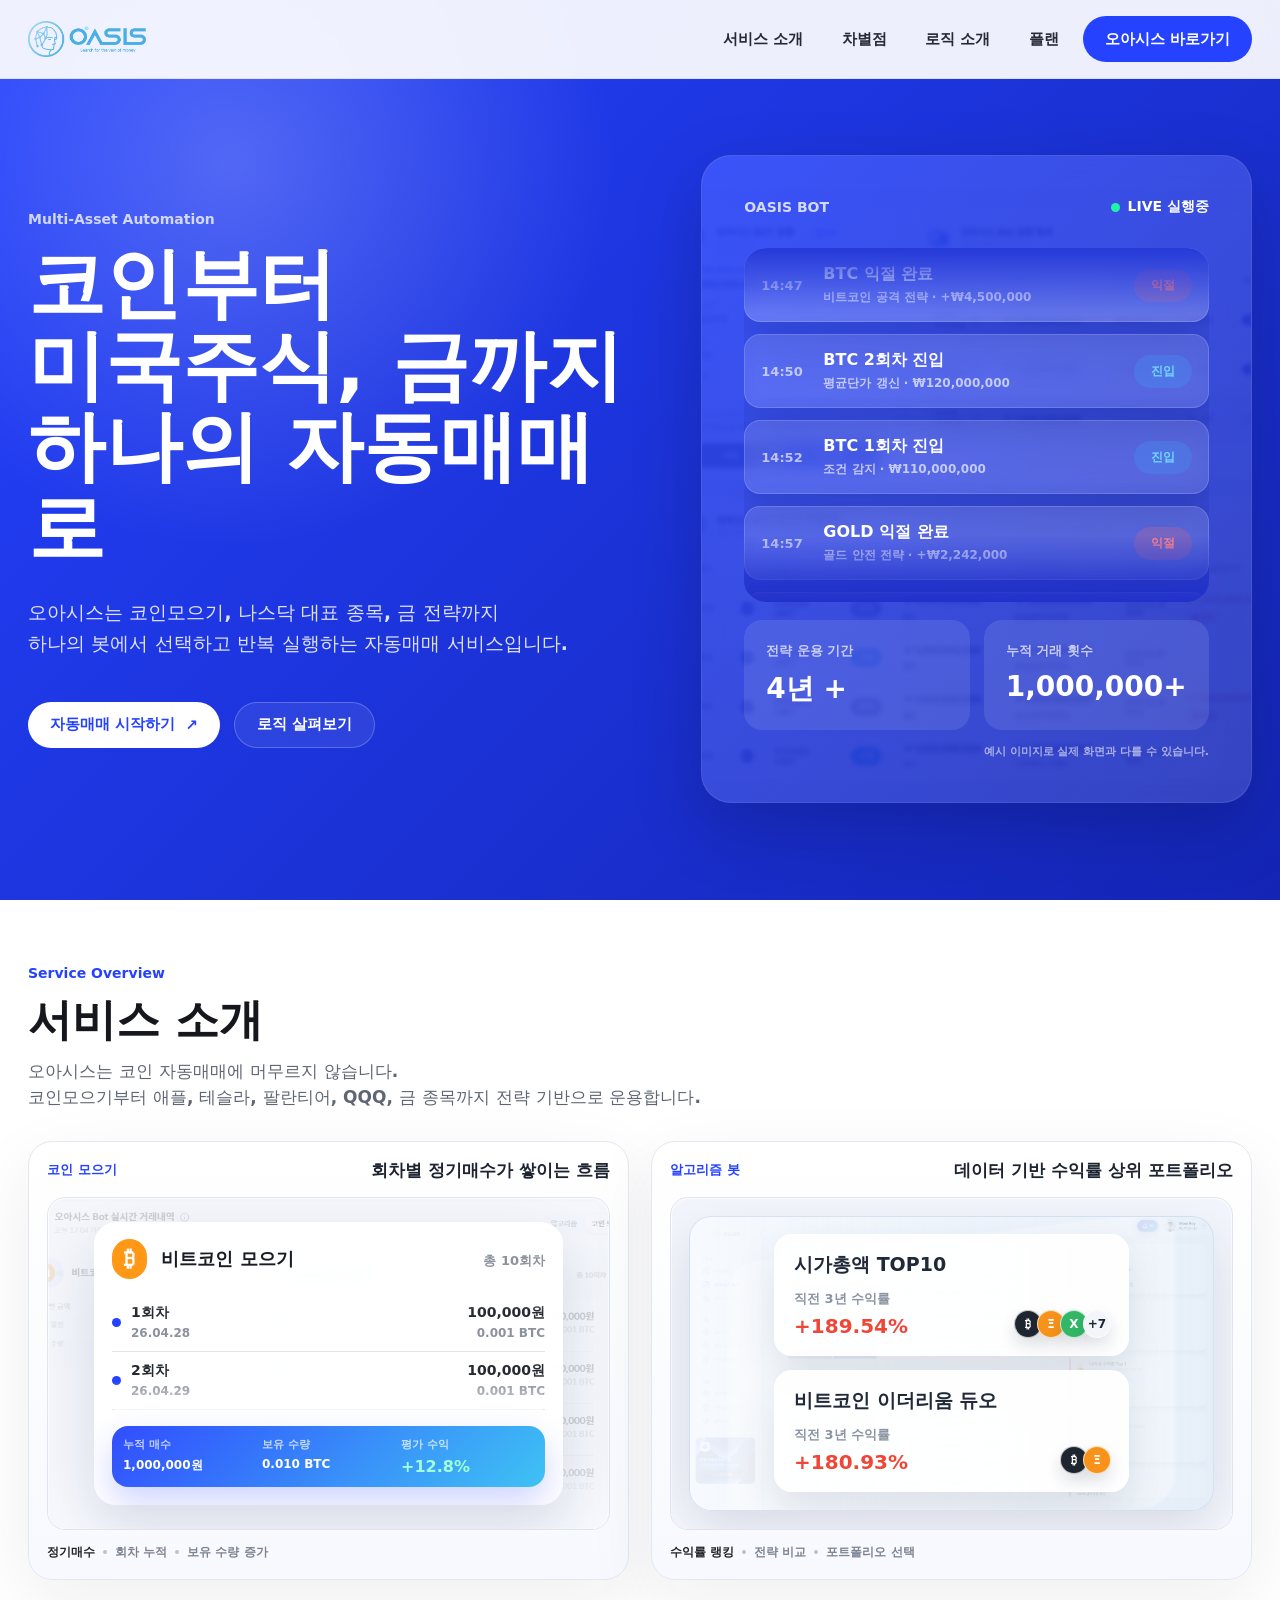
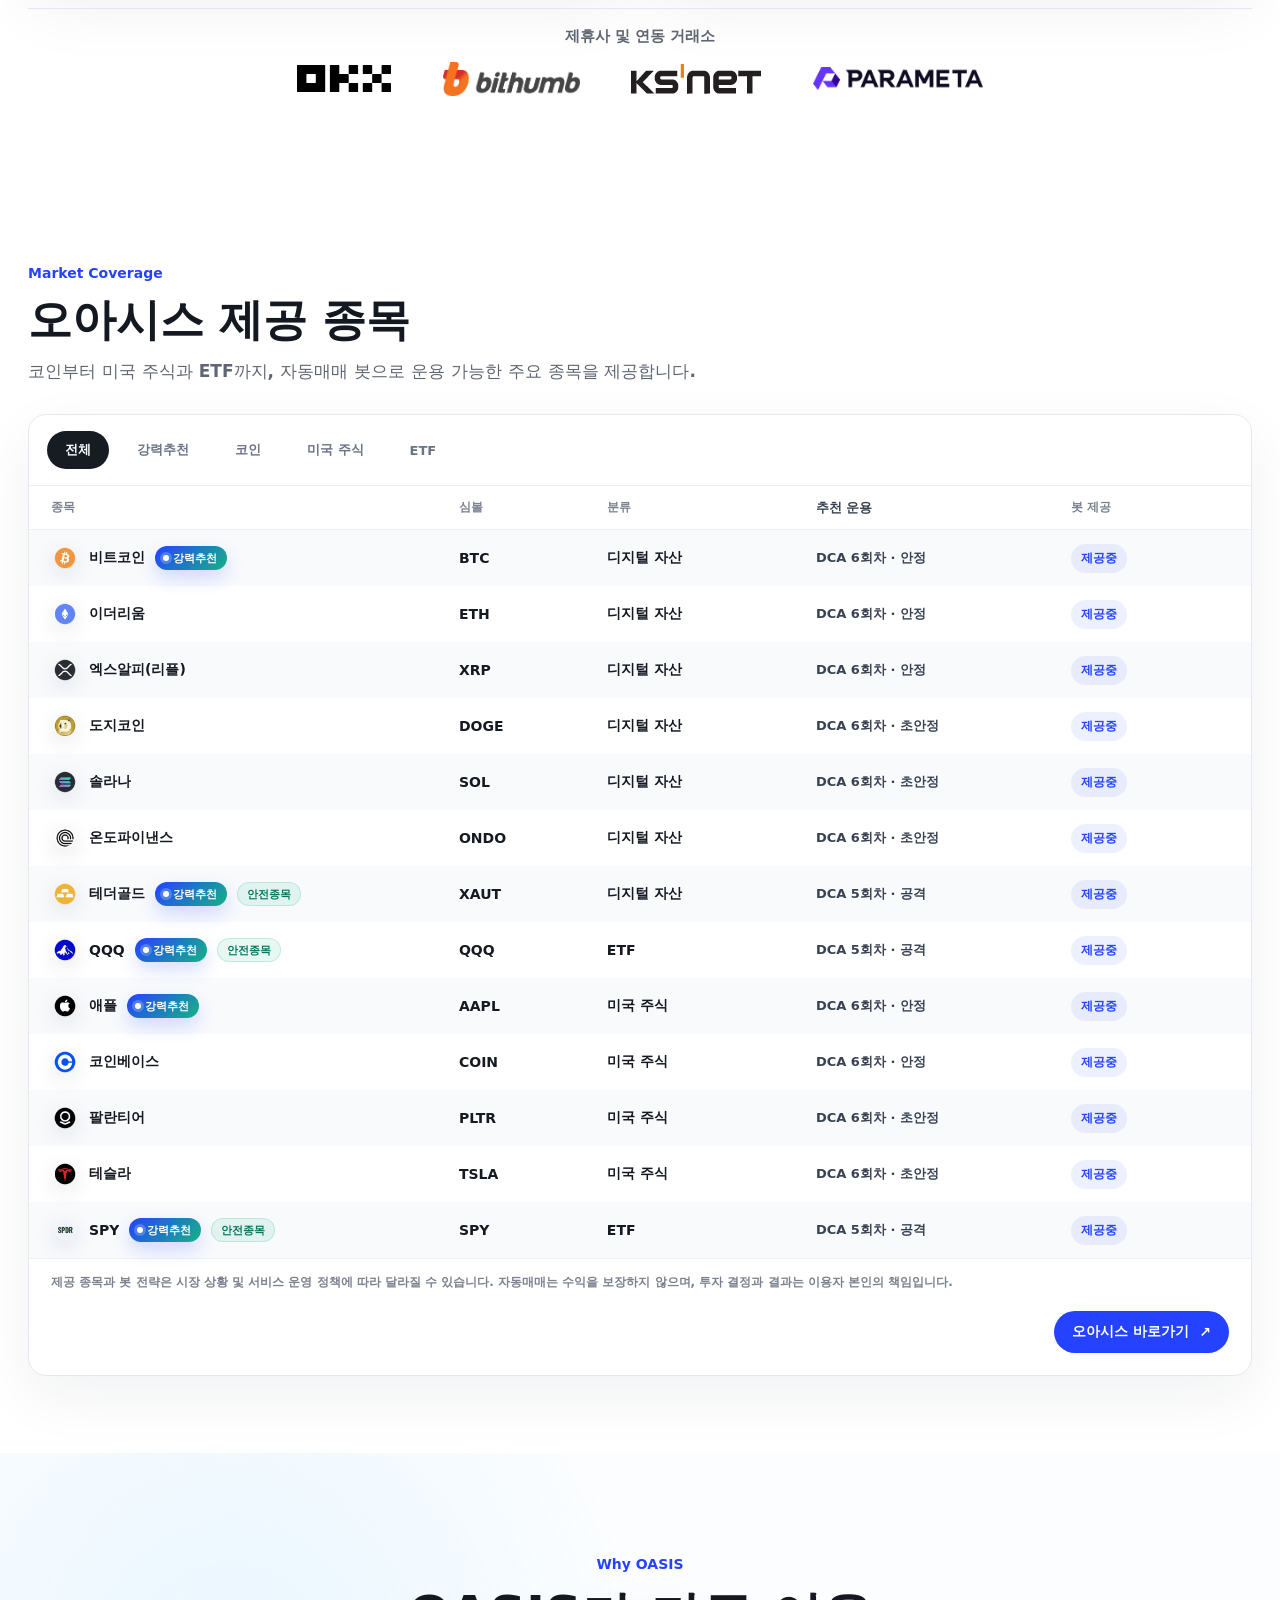
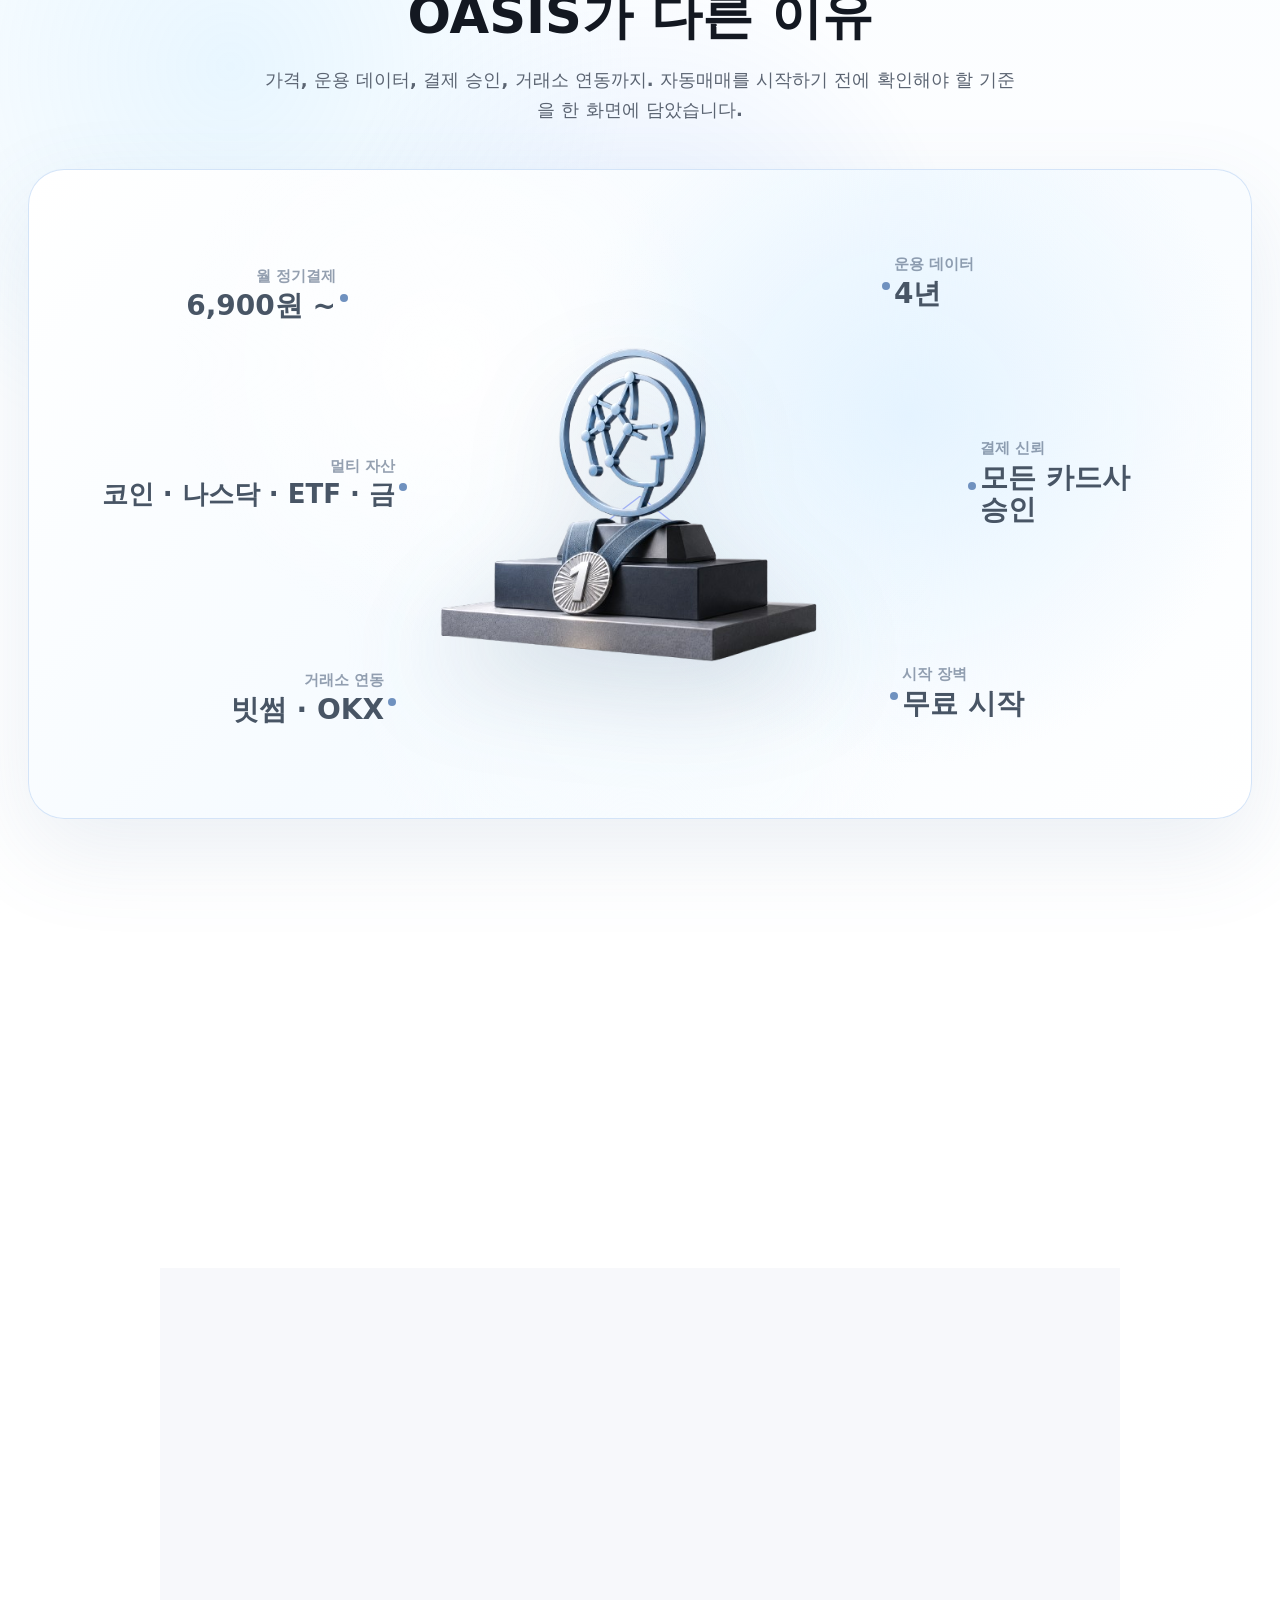
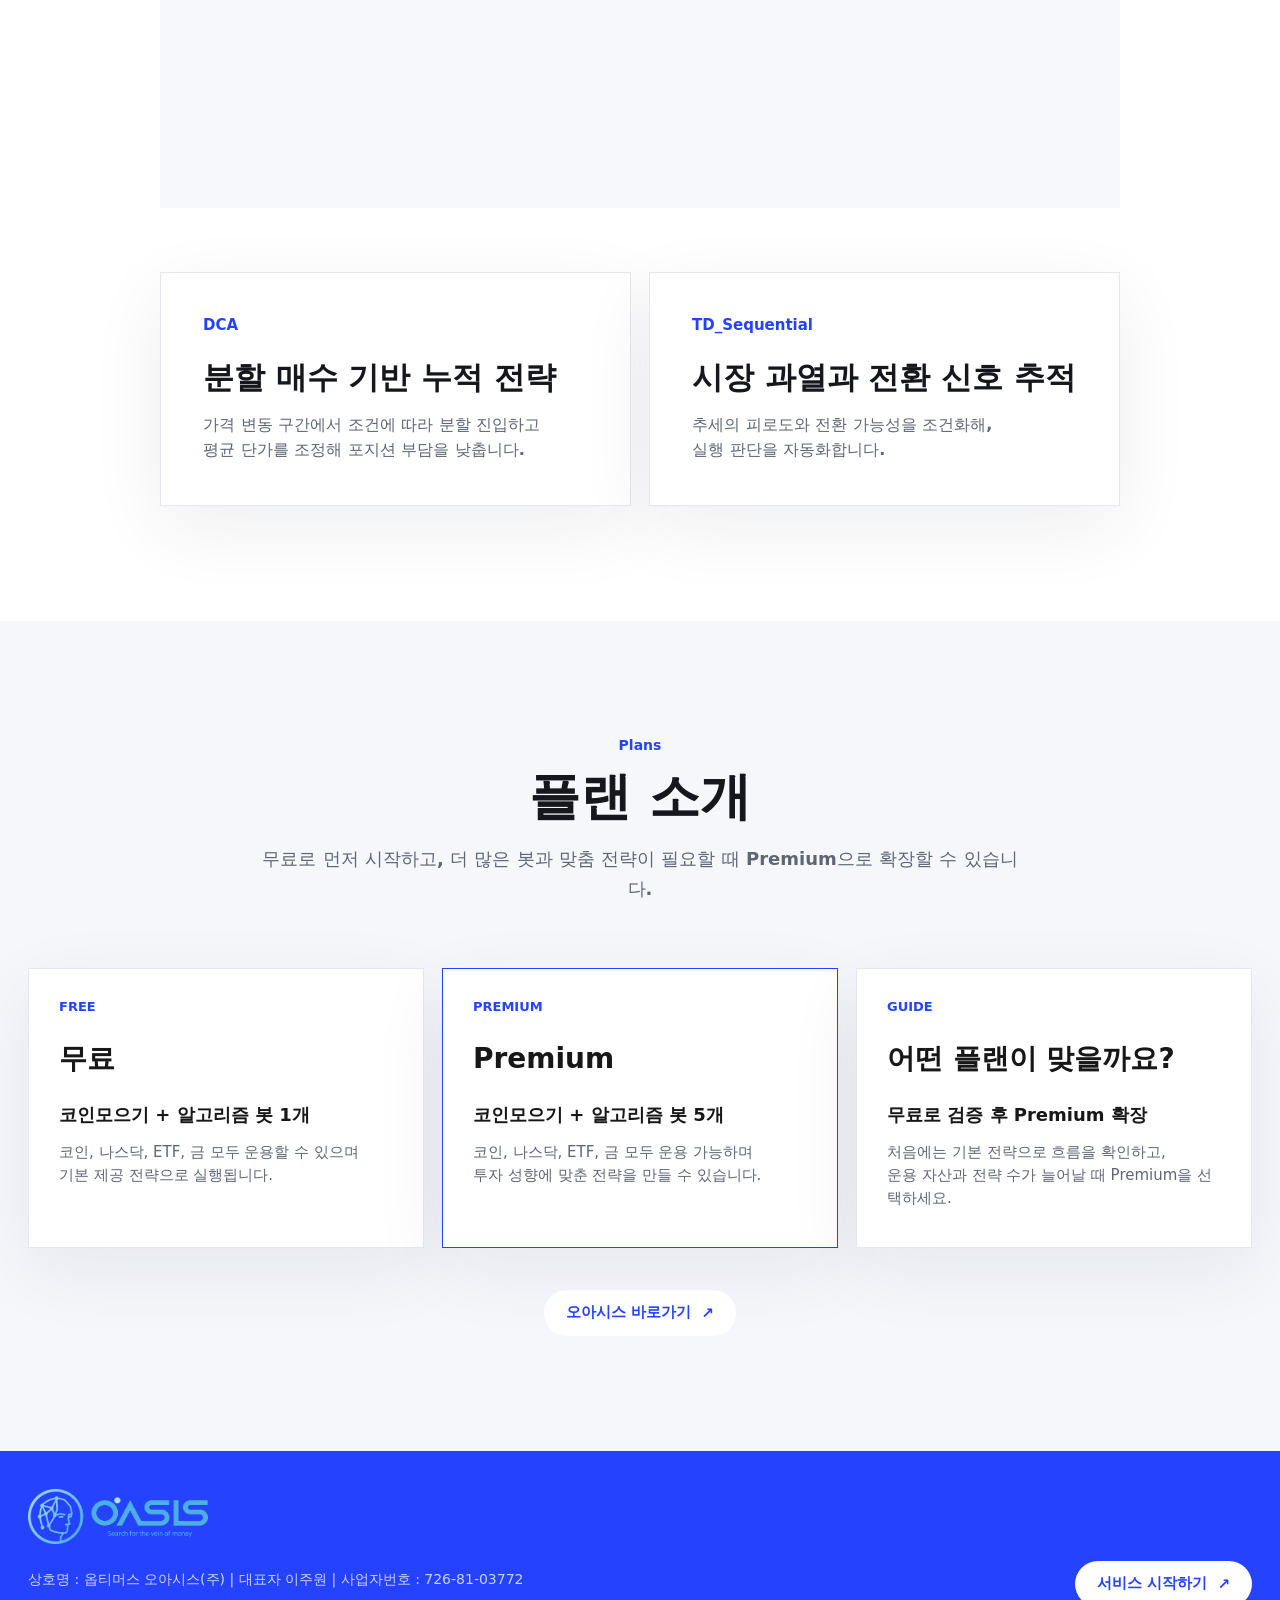
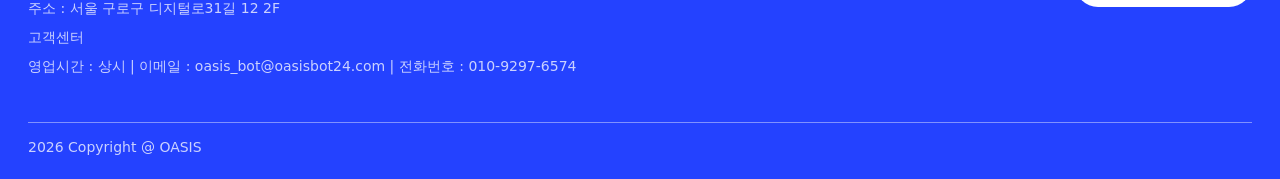
==== commit ca2a9978: "Update market coverage section" ====
--- a/index.html
+++ b/index.html
@@ -28,7 +28,7 @@
     <link rel="canonical" href="https://www.oasisbot365.com/" />
     <title>OASIS | 코인·나스닥·ETF·금 자동매매</title>
     <link rel="icon" type="image/png" href="assets/oasis-favicon.png" />
-    <link rel="stylesheet" href="styles.css?v=20260507-bright-graph" />
+    <link rel="stylesheet" href="styles.css?v=20260720-market-list" />
     <script type="application/ld+json">
       {
         "@context": "https://schema.org",
@@ -443,12 +443,137 @@
             <img class="partner-logo ksnet" src="assets/partners/ksnet.png" alt="KSNET" />
             <img class="partner-logo parameta" src="assets/partners/parameta.png" alt="PARAMETA" />
           </div>
-        </div>
-      </section>
-
-      <section class="difference" id="difference">
-        <div class="difference-graph">
-          <div class="difference-graph-copy">
+        </div>
+      </section>
+
+      <section class="market-list" id="returns">
+        <div class="section-head">
+          <p class="section-kicker">Market Coverage</p>
+          <h2>오아시스 제공 종목</h2>
+          <p>코인부터 미국 주식과 ETF까지, 자동매매 봇으로 운용 가능한 주요 종목을 제공합니다.</p>
+        </div>
+
+        <div class="market-panel" aria-label="오아시스 제공 종목">
+          <div class="market-tabs" aria-label="종목 분류">
+            <button class="is-active" type="button" data-market-filter="all">전체</button>
+            <button type="button" data-market-filter="recommended">강력추천</button>
+            <button type="button" data-market-filter="coin">코인</button>
+            <button type="button" data-market-filter="stock">미국 주식</button>
+            <button type="button" data-market-filter="etf">ETF</button>
+          </div>
+
+          <div class="market-table" role="table" aria-label="오아시스 제공 종목 목록">
+            <div class="market-row market-head" role="row">
+              <span>종목</span>
+              <span>심볼</span>
+              <span>분류</span>
+              <span>추천 운용</span>
+              <span>봇 제공</span>
+            </div>
+            <div class="market-row asset-btc" role="row" data-market="coin">
+              <span><i class="market-icon" aria-hidden="true"></i><b>비트코인</b><em class="recommend-chip">강력추천</em></span>
+              <span>BTC</span>
+              <span>디지털 자산</span>
+              <span>DCA 6회차 · 안정</span>
+              <strong>제공중</strong>
+            </div>
+            <div class="market-row asset-eth" role="row" data-market="coin">
+              <span><i class="market-icon" aria-hidden="true"></i><b>이더리움</b></span>
+              <span>ETH</span>
+              <span>디지털 자산</span>
+              <span>DCA 6회차 · 안정</span>
+              <strong>제공중</strong>
+            </div>
+            <div class="market-row asset-xrp" role="row" data-market="coin">
+              <span><i class="market-icon" aria-hidden="true"></i><b>엑스알피(리플)</b></span>
+              <span>XRP</span>
+              <span>디지털 자산</span>
+              <span>DCA 6회차 · 안정</span>
+              <strong>제공중</strong>
+            </div>
+            <div class="market-row asset-doge" role="row" data-market="coin">
+              <span><i class="market-icon" aria-hidden="true"></i><b>도지코인</b></span>
+              <span>DOGE</span>
+              <span>디지털 자산</span>
+              <span>DCA 6회차 · 초안정</span>
+              <strong>제공중</strong>
+            </div>
+            <div class="market-row asset-sol" role="row" data-market="coin">
+              <span><i class="market-icon" aria-hidden="true"></i><b>솔라나</b></span>
+              <span>SOL</span>
+              <span>디지털 자산</span>
+              <span>DCA 6회차 · 초안정</span>
+              <strong>제공중</strong>
+            </div>
+            <div class="market-row asset-ondo" role="row" data-market="coin">
+              <span><i class="market-icon" aria-hidden="true"></i><b>온도파이낸스</b></span>
+              <span>ONDO</span>
+              <span>디지털 자산</span>
+              <span>DCA 6회차 · 초안정</span>
+              <strong>제공중</strong>
+            </div>
+            <div class="market-row asset-xaut" role="row" data-market="coin">
+              <span><i class="market-icon" aria-hidden="true"></i><b>테더골드</b><em class="recommend-chip">강력추천</em><em class="safe-chip">안전종목</em></span>
+              <span>XAUT</span>
+              <span>디지털 자산</span>
+              <span>DCA 5회차 · 공격</span>
+              <strong>제공중</strong>
+            </div>
+            <div class="market-row asset-qqq" role="row" data-market="etf">
+              <span><i class="market-icon" aria-hidden="true"></i><b>QQQ</b><em class="recommend-chip">강력추천</em><em class="safe-chip">안전종목</em></span>
+              <span>QQQ</span>
+              <span>ETF</span>
+              <span>DCA 5회차 · 공격</span>
+              <strong>제공중</strong>
+            </div>
+            <div class="market-row asset-aapl" role="row" data-market="stock">
+              <span><i class="market-icon" aria-hidden="true"></i><b>애플</b><em class="recommend-chip">강력추천</em></span>
+              <span>AAPL</span>
+              <span>미국 주식</span>
+              <span>DCA 6회차 · 안정</span>
+              <strong>제공중</strong>
+            </div>
+            <div class="market-row asset-coin" role="row" data-market="stock">
+              <span><i class="market-icon" aria-hidden="true"></i><b>코인베이스</b></span>
+              <span>COIN</span>
+              <span>미국 주식</span>
+              <span>DCA 6회차 · 안정</span>
+              <strong>제공중</strong>
+            </div>
+            <div class="market-row asset-pltr" role="row" data-market="stock">
+              <span><i class="market-icon" aria-hidden="true"></i><b>팔란티어</b></span>
+              <span>PLTR</span>
+              <span>미국 주식</span>
+              <span>DCA 6회차 · 초안정</span>
+              <strong>제공중</strong>
+            </div>
+            <div class="market-row asset-tsla" role="row" data-market="stock">
+              <span><i class="market-icon" aria-hidden="true"></i><b>테슬라</b></span>
+              <span>TSLA</span>
+              <span>미국 주식</span>
+              <span>DCA 6회차 · 초안정</span>
+              <strong>제공중</strong>
+            </div>
+            <div class="market-row asset-spy" role="row" data-market="etf">
+              <span><i class="market-icon" aria-hidden="true"></i><b>SPY</b><em class="recommend-chip">강력추천</em><em class="safe-chip">안전종목</em></span>
+              <span>SPY</span>
+              <span>ETF</span>
+              <span>DCA 5회차 · 공격</span>
+              <strong>제공중</strong>
+            </div>
+          </div>
+          <p class="market-disclaimer">
+            제공 종목과 봇 전략은 시장 상황 및 서비스 운영 정책에 따라 달라질 수 있습니다. 자동매매는 수익을 보장하지 않으며, 투자 결정과 결과는 이용자 본인의 책임입니다.
+          </p>
+          <div class="market-cta">
+            <a class="button" href="/start">오아시스 바로가기 <span aria-hidden="true">&#8599;</span></a>
+          </div>
+        </div>
+      </section>
+
+      <section class="difference" id="difference">
+        <div class="difference-graph">
+          <div class="difference-graph-copy">
             <p class="section-kicker">Why OASIS</p>
             <h2>OASIS가 다른 이유</h2>
             <p>
@@ -470,7 +595,7 @@
 
             <article class="trust-node node-price">
               <span>월 정기결제</span>
-              <strong>59,000원</strong>
+              <strong>6,900원 ~</strong>
             </article>
             <article class="trust-node node-years">
               <span>운용 데이터</span>
@@ -553,17 +678,23 @@
       </section>
 
       <footer class="site-footer" id="footer">
-        <div>
+        <div>
           <a class="brand footer-brand" href="/">
-            <img src="assets/oasis-logo-transparent.png" alt="OASIS" />
-          </a>
-        </div>
+            <img src="assets/oasis-logo-transparent.png" alt="OASIS" />
+          </a>
+          <div class="footer-company">
+            <p>상호명 : 옵티머스 오아시스(주) | 대표자 이주원 | 사업자번호 : 726-81-03772</p>
+            <p>주소 : 서울 구로구 디지털로31길 12 2F</p>
+            <p>고객센터</p>
+            <p>영업시간 : 상시 | 이메일 : oasis_bot@oasisbot24.com | 전화번호 : 010-9297-6574</p>
+          </div>
+        </div>
         <a class="footer-cta" href="/start">서비스 시작하기 <span aria-hidden="true">&#8599;</span></a>
         <p class="copyright">2026 Copyright @ OASIS</p>
       </footer>
     </main>
 
-    <script src="script.js?v=20260507-refined"></script>
+    <script src="script.js?v=20260720-market-filters"></script>
   </body>
 </html>
 
--- a/styles.css
+++ b/styles.css
@@ -461,6 +461,267 @@
   scroll-margin-top: 74px;
 }
 
+.market-list {
+  position: relative;
+  padding: clamp(54px, 5vw, 72px) max(28px, calc((100vw - var(--max)) / 2)) clamp(64px, 6vw, 84px);
+  overflow: hidden;
+  background: #ffffff;
+}
+
+.market-list .section-head {
+  max-width: 940px;
+  margin-bottom: clamp(20px, 2.5vw, 30px);
+}
+
+.market-list .section-head h2 {
+  color: #131821;
+  font-size: clamp(34px, 3.4vw, 48px);
+  font-weight: 760;
+}
+
+.market-list .section-head > p:not(.section-kicker) {
+  margin-top: 14px;
+  font-size: 17px;
+  line-height: 1.55;
+}
+
+.market-panel {
+  max-width: var(--max);
+  margin: 0 auto;
+  overflow: hidden;
+  border: 1px solid #e4e8f0;
+  border-radius: 18px;
+  background: #ffffff;
+  box-shadow: 0 20px 60px rgba(23, 34, 58, 0.06);
+}
+
+.market-tabs {
+  display: flex;
+  align-items: center;
+  gap: 10px;
+  padding: 16px 18px;
+  border-bottom: 1px solid #e7ebf2;
+  overflow-x: auto;
+}
+
+.market-tabs button {
+  flex: 0 0 auto;
+  padding: 10px 18px;
+  border: 0;
+  border-radius: 999px;
+  background: transparent;
+  color: #697485;
+  font: inherit;
+  font-size: 13px;
+  font-weight: 800;
+  cursor: pointer;
+  transition: background 180ms ease, color 180ms ease, box-shadow 180ms ease;
+}
+
+.market-tabs button:hover {
+  background: #f2f5fb;
+  color: #171b22;
+}
+
+.market-tabs button:focus-visible {
+  outline: 3px solid rgba(36, 66, 255, 0.22);
+  outline-offset: 2px;
+}
+
+.market-tabs button.is-active {
+  background: #171b22;
+  color: #ffffff;
+}
+
+.market-table {
+  min-width: 920px;
+}
+
+.market-row {
+  display: grid;
+  grid-template-columns: minmax(230px, 1.6fr) 0.58fr 0.82fr 1fr 0.62fr;
+  align-items: center;
+  min-height: 56px;
+  padding: 0 22px;
+  color: #151922;
+  font-size: 14px;
+  font-weight: 700;
+}
+
+.market-row[hidden] {
+  display: none;
+}
+
+.market-row:nth-child(even):not(.market-head) {
+  background: #f8fafc;
+}
+
+.market-head {
+  min-height: 44px;
+  border-bottom: 1px solid #edf0f5;
+  color: #7a8290;
+  font-size: 12px;
+  font-weight: 850;
+}
+
+.market-row > span:first-child {
+  display: inline-flex;
+  align-items: center;
+  gap: 10px;
+  min-width: 0;
+}
+
+.market-row b {
+  overflow: hidden;
+  text-overflow: ellipsis;
+  white-space: nowrap;
+}
+
+.recommend-chip {
+  position: relative;
+  display: inline-flex;
+  align-items: center;
+  gap: 4px;
+  flex: 0 0 auto;
+  min-height: 24px;
+  padding: 0 10px 0 8px;
+  border-radius: 999px;
+  background: linear-gradient(135deg, #2442ff 0%, #16b384 100%);
+  color: #ffffff;
+  font-size: 11px;
+  font-style: normal;
+  font-weight: 900;
+  line-height: 1;
+  box-shadow: 0 8px 18px rgba(36, 66, 255, 0.18);
+}
+
+.recommend-chip::before {
+  content: "";
+  width: 6px;
+  height: 6px;
+  border-radius: 999px;
+  background: #ffffff;
+  box-shadow: 0 0 0 3px rgba(255, 255, 255, 0.22);
+}
+
+.safe-chip {
+  display: inline-flex;
+  align-items: center;
+  flex: 0 0 auto;
+  min-height: 24px;
+  padding: 0 10px;
+  border-radius: 999px;
+  background: rgba(22, 179, 132, 0.1);
+  color: #08765c;
+  font-size: 11px;
+  font-style: normal;
+  font-weight: 900;
+  line-height: 1;
+  box-shadow: inset 0 0 0 1px rgba(22, 179, 132, 0.18);
+}
+
+.market-icon {
+  flex: 0 0 auto;
+  width: 28px;
+  height: 28px;
+  border-radius: 999px;
+  background-image: url("assets/asset-market-sprite.png?v=20260720-user-icons-4");
+  background-repeat: no-repeat;
+  background-size: 1300% 100%;
+  filter: drop-shadow(0 6px 10px rgba(17, 24, 39, 0.12));
+}
+
+.market-row strong {
+  justify-self: start;
+  padding: 6px 10px;
+  border-radius: 999px;
+  background: rgba(36, 66, 255, 0.08);
+  color: var(--blue);
+  font-size: 12px;
+  font-weight: 900;
+}
+
+.market-row > span:nth-child(4) {
+  color: #394252;
+  font-size: 13px;
+  font-weight: 850;
+  white-space: nowrap;
+}
+
+.asset-btc .market-icon {
+  background-position: 0% 50%;
+}
+
+.asset-eth .market-icon {
+  background-position: 8.3333% 50%;
+}
+
+.asset-xrp .market-icon {
+  background-position: 16.6667% 50%;
+}
+
+.asset-doge .market-icon {
+  background-position: 25% 50%;
+}
+
+.asset-sol .market-icon {
+  background-position: 33.3333% 50%;
+}
+
+.asset-ondo .market-icon {
+  background-position: 41.6667% 50%;
+}
+
+.asset-xaut .market-icon {
+  background-position: 100% 50%;
+}
+
+.asset-qqq .market-icon {
+  background-position: 50% 50%;
+}
+
+.asset-aapl .market-icon {
+  background-position: 58.3333% 50%;
+}
+
+.asset-coin .market-icon {
+  background-position: 66.6667% 50%;
+}
+
+.asset-pltr .market-icon {
+  background-position: 75% 50%;
+}
+
+.asset-tsla .market-icon {
+  background-position: 83.3333% 50%;
+}
+
+.asset-spy .market-icon {
+  background-position: 91.6667% 50%;
+}
+
+.market-disclaimer {
+  padding: 14px 22px 18px;
+  border-top: 1px solid #edf0f5;
+  color: #7a8290;
+  font-size: 12px;
+  font-weight: 650;
+  line-height: 1.65;
+  word-break: keep-all;
+}
+
+.market-cta {
+  display: flex;
+  justify-content: flex-end;
+  padding: 0 22px 22px;
+}
+
+.market-cta .button {
+  min-height: 42px;
+  padding: 0 18px;
+  font-size: 14px;
+}
+
 .section-head {
   max-width: 760px;
   margin-bottom: clamp(42px, 5vw, 68px);
@@ -1401,6 +1662,17 @@
   font-size: 14px;
 }
 
+.footer-company {
+  margin-top: 20px;
+  max-width: 760px;
+}
+
+.footer-company p {
+  margin: 6px 0 0;
+  line-height: 1.65;
+  word-break: keep-all;
+}
+
 .footer-cta {
   background: var(--white);
   color: var(--blue);
@@ -1521,6 +1793,70 @@
   .service {
     padding-right: 18px;
     padding-left: 18px;
+  }
+
+  .market-list {
+    padding-right: 18px;
+    padding-left: 18px;
+  }
+
+  .market-list .section-head {
+    text-align: left;
+  }
+
+  .market-panel {
+    overflow-x: hidden;
+  }
+
+  .market-tabs {
+    padding: 14px;
+  }
+
+  .market-table {
+    min-width: 0;
+  }
+
+  .market-head {
+    display: none;
+  }
+
+  .market-row {
+    grid-template-columns: minmax(0, 1fr) auto;
+    gap: 8px 12px;
+    min-height: auto;
+    padding: 14px 16px;
+    border-bottom: 1px solid #edf0f5;
+  }
+
+  .market-row:last-child {
+    border-bottom: 0;
+  }
+
+  .market-row > span:first-child {
+    grid-column: 1 / -1;
+  }
+
+  .market-row > span:nth-child(2),
+  .market-row > span:nth-child(3) {
+    color: #697485;
+    font-size: 12px;
+    font-weight: 850;
+  }
+
+  .market-row > span:nth-child(4) {
+    grid-column: 1 / -1;
+    width: fit-content;
+    padding: 6px 10px;
+    border-radius: 999px;
+    background: #f2f5fb;
+    font-size: 12px;
+  }
+
+  .market-row strong {
+    grid-column: 2;
+    grid-row: 2 / 4;
+    align-self: start;
+    justify-self: end;
   }
 
   .hero h1 {
@@ -1797,6 +2133,58 @@
     padding-left: 14px;
   }
 
+  .market-list {
+    padding-right: 14px;
+    padding-left: 14px;
+  }
+
+  .market-list .section-head h2 {
+    font-size: 31px;
+  }
+
+  .market-tabs button {
+    padding: 9px 14px;
+  }
+
+  .market-list .section-head > p:not(.section-kicker) {
+    font-size: 15px;
+  }
+
+  .market-row {
+    padding: 13px 14px;
+  }
+
+  .market-icon {
+    width: 26px;
+    height: 26px;
+  }
+
+  .recommend-chip {
+    min-height: 22px;
+    padding-right: 8px;
+    font-size: 10px;
+  }
+
+  .safe-chip {
+    min-height: 22px;
+    padding: 0 8px;
+    font-size: 10px;
+  }
+
+  .market-disclaimer {
+    padding: 13px 14px 16px;
+    font-size: 11px;
+  }
+
+  .market-cta {
+    justify-content: stretch;
+    padding: 0 14px 18px;
+  }
+
+  .market-cta .button {
+    width: 100%;
+  }
+
   .service .section-head h2 {
     font-size: 32px;
   }
